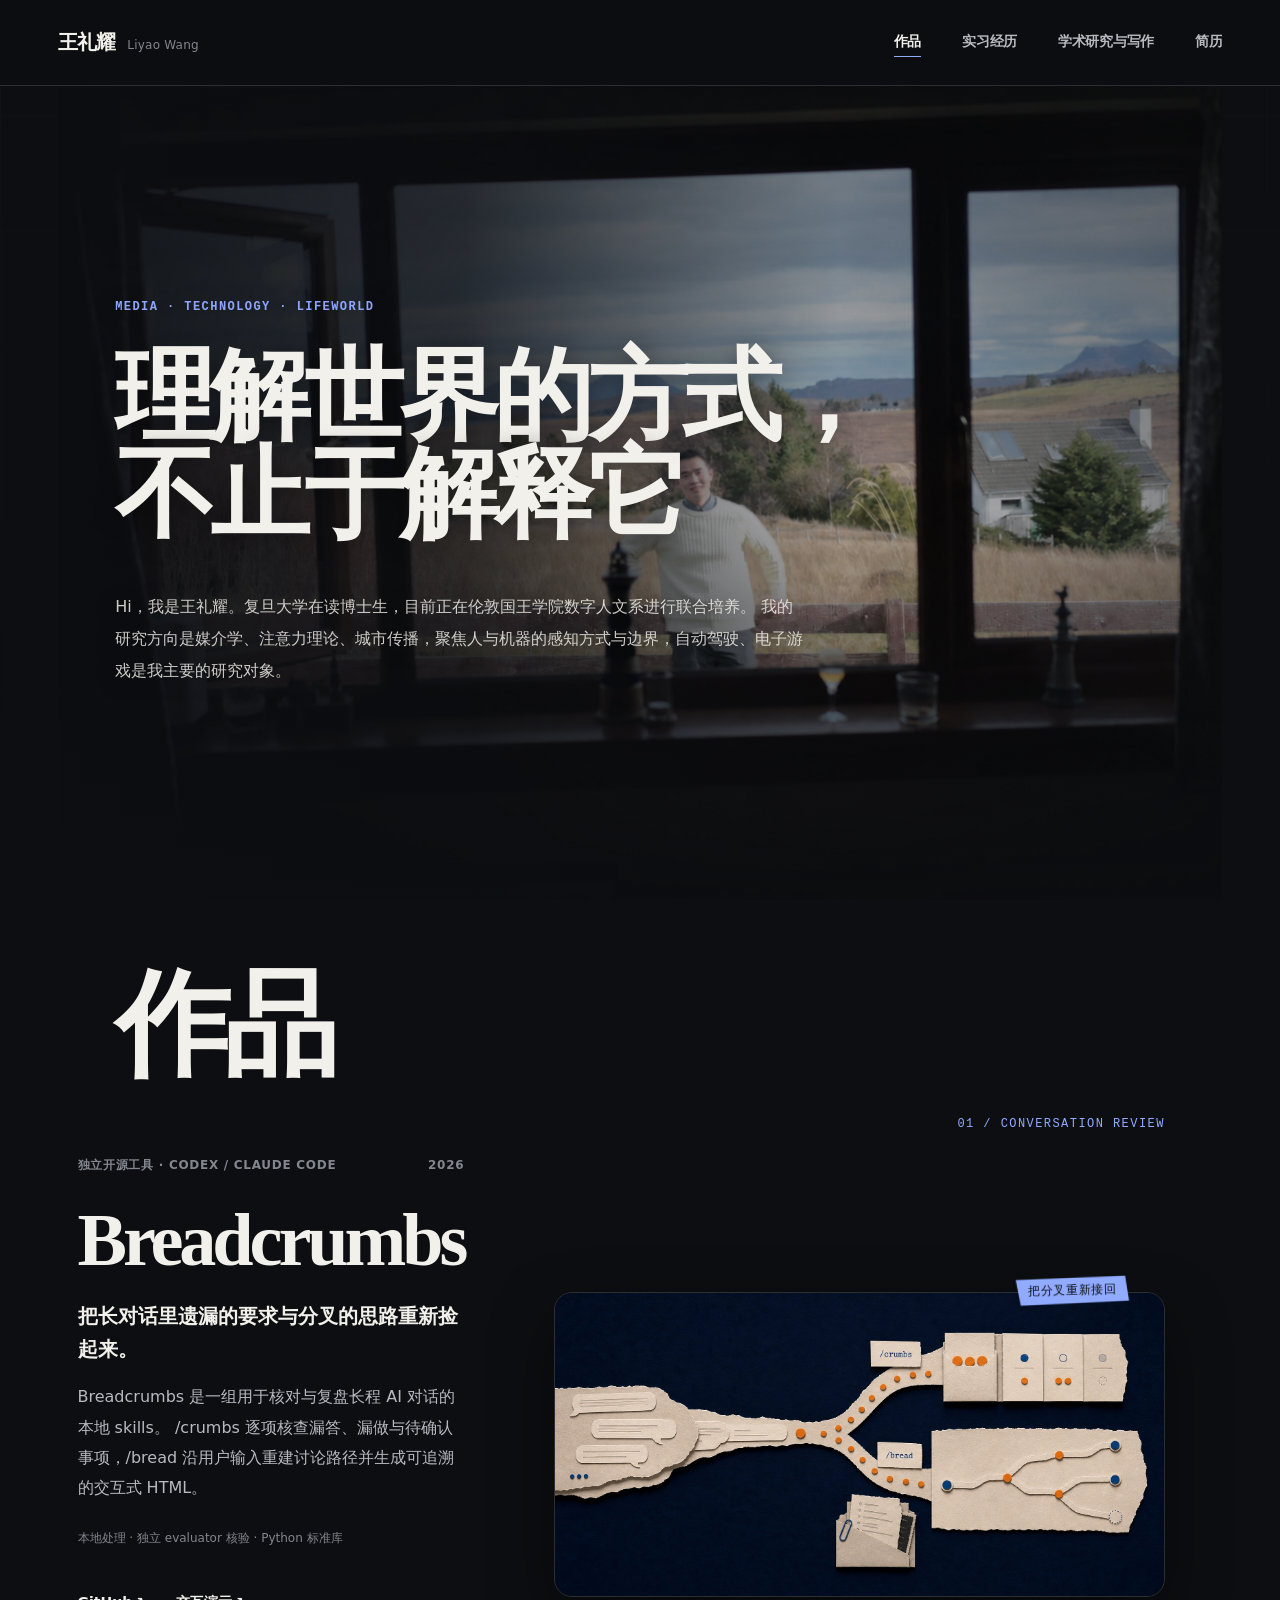
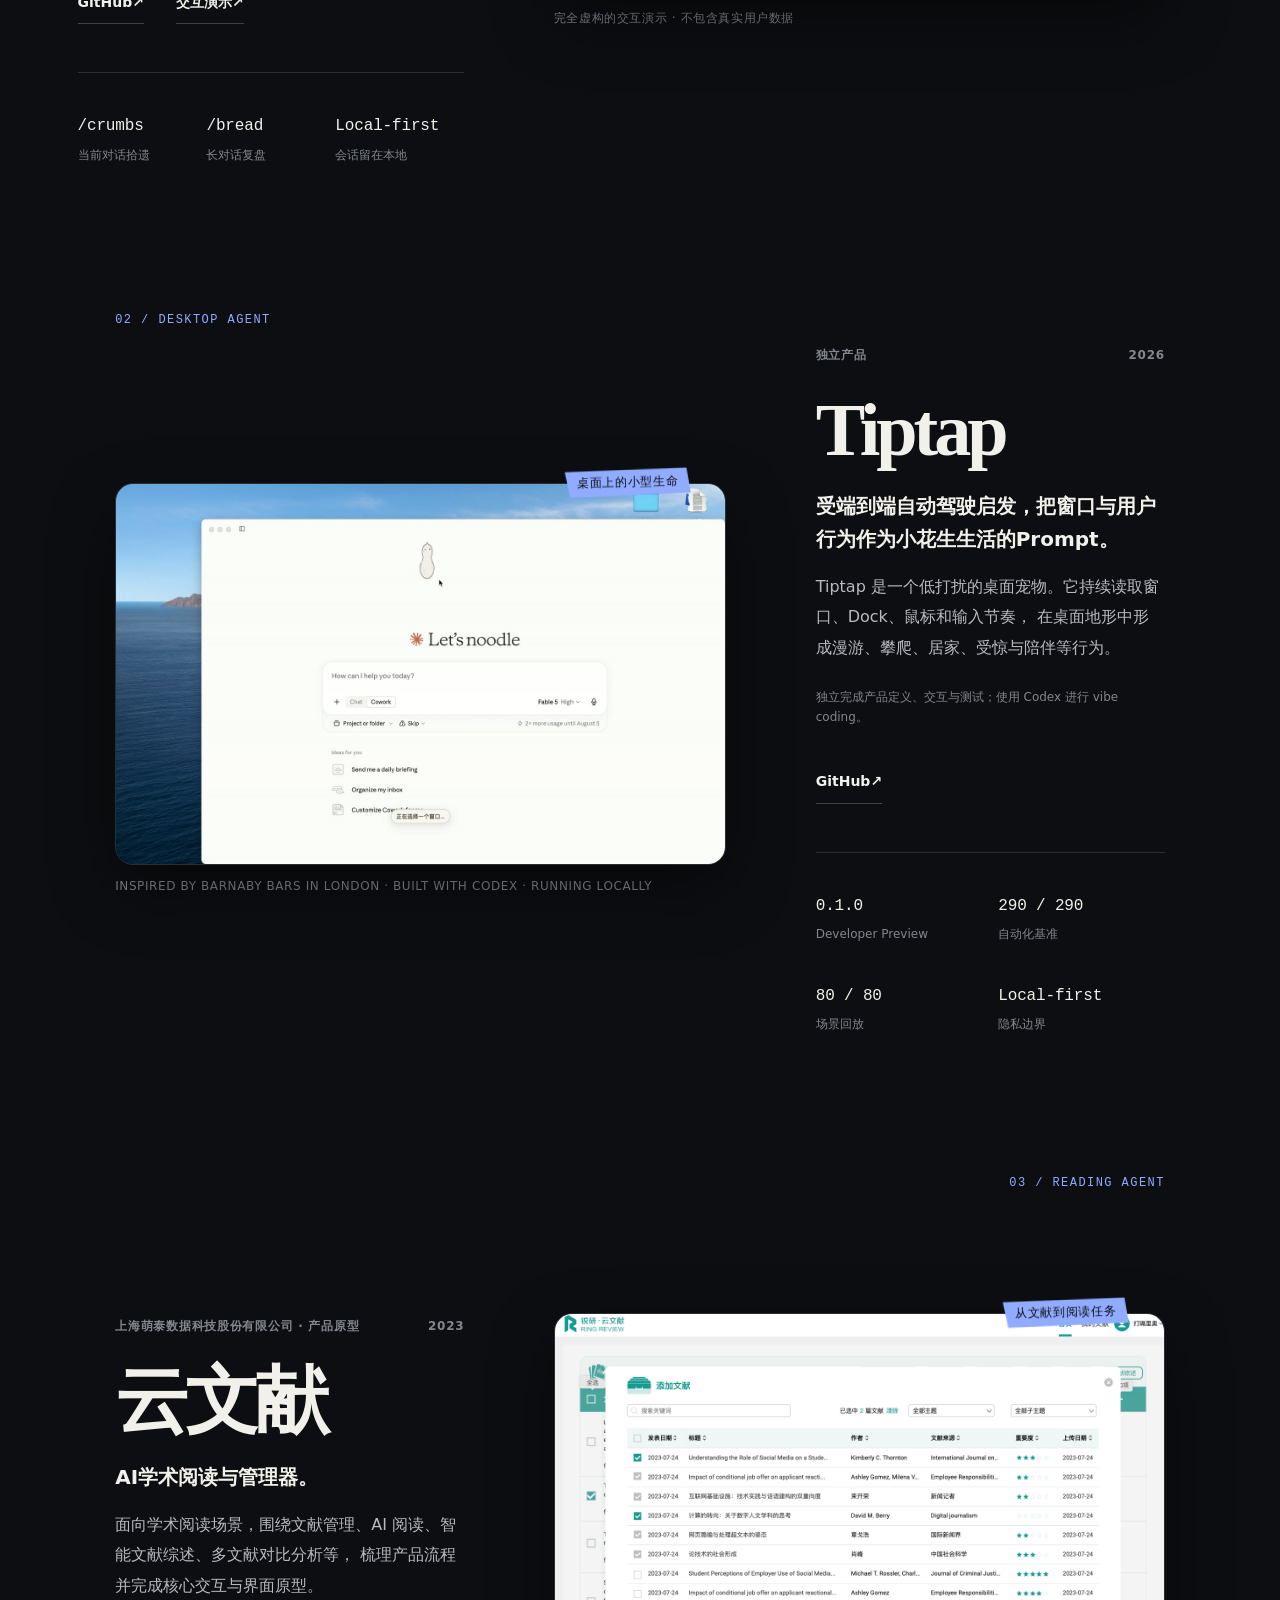
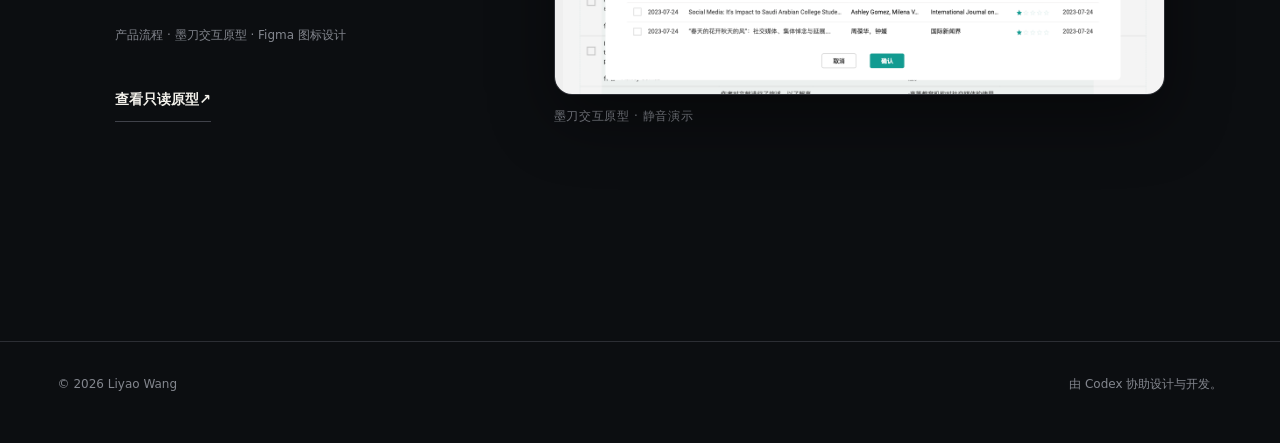
==== index.html @ 977b5d59 "Redraw Breadcrumbs project artwork" ====
<!doctype html>
<html lang="zh-CN">
  <head>
    <meta charset="UTF-8" />
    <meta name="viewport" content="width=device-width, initial-scale=1, viewport-fit=cover" />
    <meta
      name="description"
      content="王礼耀 Liyao Wang 的个人网站：产品、研究、写作与经历。"
    />
    <meta name="theme-color" content="#111214" />
    <title>王礼耀 Liyao Wang</title>
    <link rel="icon" href="assets/icon.svg?v=2" type="image/svg+xml" />
    <link rel="alternate icon" href="assets/icon-32.png?v=2" sizes="32x32" type="image/png" />
    <link rel="alternate icon" href="assets/icon-16.png?v=2" sizes="16x16" type="image/png" />
    <link rel="apple-touch-icon" href="assets/apple-touch-icon.png?v=2" sizes="180x180" />
    <link rel="stylesheet" href="styles.css" />
    <link rel="stylesheet" href="hallmark.css?v=20260726-10" />
    <script src="script.js?v=20260726-6" defer></script>
  </head>
  <body class="home-page">
    <a class="skip-link" href="#main">跳到主要内容</a>

    <header class="site-header" data-header>
      <a class="wordmark" href="index.html" aria-label="返回首页">
        <span>王礼耀</span>
        <span class="wordmark-en">Liyao Wang</span>
      </a>
      <button class="menu-button" type="button" aria-expanded="false" aria-controls="site-nav">
        <span class="sr-only">打开导航</span>
        <span></span><span></span>
      </button>
      <nav class="site-nav" id="site-nav" aria-label="主要导航">
        <a href="#work" aria-current="page"><span class="nav-zh">作品</span></a>
        <a href="experience.html"><span class="nav-zh">实习经历</span></a>
        <a href="research.html"><span class="nav-zh">学术研究与写作</span></a>
        <a href="cv.html"><span class="nav-zh">简历</span></a>
      </nav>
    </header>

    <main id="main">
      <section class="hero" id="top" aria-labelledby="hero-title" data-depth-hero>
        <div class="hero-depth-scene" aria-hidden="true">
          <div class="hero-depth-layer hero-depth-background" data-depth-layer data-depth="0.10"></div>
          <div class="hero-depth-layer hero-depth-person" data-depth-layer data-depth="0.26"></div>
          <div class="hero-depth-layer hero-depth-frame" data-depth-layer data-depth="0.55"></div>
          <div class="hero-depth-static"></div>
          <div class="hero-depth-shade"></div>
        </div>

        <div class="hero-copy">
          <p class="kicker">Media · Technology · Lifeworld</p>
          <h1 id="hero-title">
            <span>理解世界的方式，</span>
            <span>不止于解释它</span>
          </h1>
          <p class="hero-intro">
            Hi，我是王礼耀。复旦大学在读博士生，目前正在伦敦国王学院数字人文系进行联合培养。
            我的研究方向是媒介学、注意力理论、城市传播，聚焦人与机器的感知方式与边界，自动驾驶、电子游戏是我主要的研究对象。
          </p>
        </div>
      </section>

      <section class="section" id="work" aria-labelledby="work-title">
        <header class="section-heading section-heading-primary" data-reveal>
          <h2 id="work-title"><span class="section-title-zh">作品</span></h2>
        </header>

        <div class="project-stack">
          <article class="project-card project-breadcrumbs" data-reveal>
            <div class="project-copy">
              <div class="project-meta">
                <span>独立开源工具 · Codex / Claude Code</span>
                <span>2026</span>
              </div>
              <h3>Breadcrumbs</h3>
              <p class="project-lead">把长对话里遗漏的要求与分叉的思路重新捡起来。</p>
              <p class="project-description">
                Breadcrumbs 是一组用于核对与复盘长程 AI 对话的本地 skills。
                /crumbs 逐项核查漏答、漏做与待确认事项，/bread 沿用户输入重建讨论路径并生成可追溯的交互式 HTML。
              </p>
              <p class="project-note">本地处理 · 独立 evaluator 核验 · Python 标准库</p>
              <div class="project-links">
                <a class="inline-link" href="https://github.com/belchingleo/breadcrumbs" target="_blank" rel="noreferrer">GitHub <span class="arrow arrow-ne" aria-hidden="true">↗</span></a>
                <a class="inline-link" href="https://belchingleo.github.io/breadcrumbs/" target="_blank" rel="noreferrer">交互演示 <span class="arrow arrow-ne" aria-hidden="true">↗</span></a>
              </div>
              <ul class="fact-row" aria-label="Breadcrumbs 核心能力">
                <li><strong>/crumbs</strong><span>当前对话拾遗</span></li>
                <li><strong>/bread</strong><span>长对话复盘</span></li>
                <li><strong>Local-first</strong><span>会话留在本地</span></li>
              </ul>
            </div>

            <figure
              class="project-proof"
              data-caption="完全虚构的交互演示 · 不包含真实用户数据"
            >
              <span class="project-proof-note">把分叉重新接回</span>
              <div class="project-proof-frame">
                <img
                  src="assets/breadcrumbs/breadcrumbs-overview-v2.jpg"
                  alt="Breadcrumbs 项目视觉：一段长对话分为拾回遗漏事项与重建思路路径两条路线"
                  width="1774"
                  height="887"
                  loading="lazy"
                />
              </div>
            </figure>
          </article>

          <article class="project-card project-tiptap" data-reveal>
            <div class="project-copy">
              <div class="project-meta">
                <span>独立产品</span>
                <span>2026</span>
              </div>
              <h3>Tiptap</h3>
              <p class="project-lead">受端到端自动驾驶启发，把窗口与用户行为作为小花生生活的Prompt。</p>
              <p class="project-description">
                Tiptap 是一个低打扰的桌面宠物。它持续读取窗口、Dock、鼠标和输入节奏，
                在桌面地形中形成漫游、攀爬、居家、受惊与陪伴等行为。
              </p>
              <p class="project-note">
                独立完成产品定义、交互与测试；使用 Codex 进行 vibe coding。
              </p>
              <a class="inline-link" href="https://github.com/belchingleo/tiptap" target="_blank" rel="noreferrer">GitHub <span class="arrow arrow-ne" aria-hidden="true">↗</span></a>
              <ul class="fact-row fact-row-four" aria-label="Tiptap 当前状态">
                <li><strong>0.1.0</strong><span>Developer Preview</span></li>
                <li><strong>290 / 290</strong><span>自动化基准</span></li>
                <li><strong>80 / 80</strong><span>场景回放</span></li>
                <li><strong>Local-first</strong><span>隐私边界</span></li>
              </ul>
            </div>

            <figure
              class="project-proof"
              data-caption="Inspired by Barnaby Bars in London · Built with Codex · Running locally"
            >
              <span class="project-proof-note">桌面上的小型生命</span>
              <div class="project-proof-frame">
                <video
                  autoplay
                  muted
                  loop
                  playsinline
                  preload="metadata"
                  poster="assets/tiptap/tiptap-demo-web-v2-poster.jpg"
                  fetchpriority="high"
                  aria-label="Tiptap 在 macOS 桌面中漫游、攀爬并响应用户行为的静音演示"
                >
                  <source src="assets/tiptap/tiptap-demo-web-20260727.mp4" type="video/mp4" />
                </video>
              </div>
            </figure>
          </article>

          <article class="project-card project-cloud" data-reveal>
            <figure class="project-proof" data-caption="墨刀交互原型 · 静音演示">
              <span class="project-proof-note">从文献到阅读任务</span>
              <div class="project-proof-frame">
                <video
                  autoplay
                  muted
                  loop
                  playsinline
                  preload="metadata"
                  poster="assets/cloud/multi-document.png"
                  fetchpriority="high"
                  aria-label="云文献的文献管理、AI 阅读与多文献对比静音演示"
                >
                  <source src="assets/cloud/cloud-literature-demo-web.mp4" type="video/mp4" />
                </video>
              </div>
            </figure>

            <div class="project-copy">
              <div class="project-meta">
                <span>上海萌泰数据科技股份有限公司 · 产品原型</span>
                <span>2023</span>
              </div>
              <h3>云文献</h3>
              <p class="project-lead">AI学术阅读与管理器。</p>
              <p class="project-description">
                面向学术阅读场景，围绕文献管理、AI 阅读、智能文献综述、多文献对比分析等，
                梳理产品流程并完成核心交互与界面原型。
              </p>
              <p class="project-note">产品流程 · 墨刀交互原型 · Figma 图标设计</p>
              <a
                class="inline-link"
                href="https://modao.cc/proto/WWRARDUrzvsxw8esrP9hX/sharing?view_mode=read_only&amp;screen=rbpToUFxjSQAMRxyo"
                target="_blank"
                rel="noreferrer"
              >查看只读原型 <span class="arrow arrow-ne" aria-hidden="true">↗</span></a>
            </div>
          </article>
        </div>
      </section>
    </main>

    <footer class="site-footer">
      <p>© <span data-year></span> Liyao Wang</p>
      <p>由 Codex 协助设计与开发。</p>
    </footer>
  </body>
</html>
---- styles.css ----
:root {
  color-scheme: dark;
  --bg: #111214;
  --surface: #191a1d;
  --surface-raised: #202126;
  --text: #f1f0eb;
  --muted: #a7a8ad;
  --faint: #777980;
  --line: rgba(241, 240, 235, 0.14);
  --line-strong: rgba(241, 240, 235, 0.28);
  --blue: #8fa6ff;
  --blue-soft: #cbd4ff;
  --paper: #e7e4da;
  --warm-paper: #efe8dc;
  --sand: #d9b27c;
  --moss: #7e8b73;
  --ink: #25262a;
  --max-width: 1220px;
  --pad: clamp(20px, 4.5vw, 72px);
  --radius: 26px;
}

* {
  box-sizing: border-box;
}

html {
  scroll-behavior: smooth;
}

body {
  min-width: 320px;
  margin: 0;
  color: var(--text);
  background:
    radial-gradient(circle at 83% 7%, rgba(217, 178, 124, 0.09), transparent 30rem),
    radial-gradient(circle at 18% 42%, rgba(143, 166, 255, 0.045), transparent 34rem),
    var(--bg);
  font-family: Inter, ui-sans-serif, -apple-system, BlinkMacSystemFont, "Segoe UI", "PingFang SC",
    "Hiragino Sans GB", "Microsoft YaHei", sans-serif;
  font-size: 16px;
  line-height: 1.65;
  text-rendering: optimizeLegibility;
}

body::before {
  position: fixed;
  inset: 0;
  z-index: -1;
  content: "";
  pointer-events: none;
  opacity: 0.42;
  background-image:
    linear-gradient(rgba(255, 255, 255, 0.022) 1px, transparent 1px),
    linear-gradient(90deg, rgba(255, 255, 255, 0.018) 1px, transparent 1px);
  background-size: 80px 80px;
  mask-image: linear-gradient(to bottom, black, transparent 62%);
}

img {
  display: block;
  max-width: 100%;
}

a {
  color: inherit;
  text-decoration: none;
}

a:focus-visible,
button:focus-visible {
  outline: 2px solid var(--blue);
  outline-offset: 5px;
}

button {
  color: inherit;
  font: inherit;
}

.sr-only {
  position: absolute;
  width: 1px;
  height: 1px;
  padding: 0;
  margin: -1px;
  overflow: hidden;
  clip: rect(0, 0, 0, 0);
  white-space: nowrap;
  border: 0;
}

.skip-link {
  position: fixed;
  top: 12px;
  left: 12px;
  z-index: 100;
  padding: 10px 14px;
  color: var(--ink);
  background: var(--paper);
  transform: translateY(-160%);
}

.skip-link:focus {
  transform: translateY(0);
}

.site-header {
  position: fixed;
  top: 0;
  left: 0;
  z-index: 50;
  display: flex;
  width: 100%;
  align-items: center;
  justify-content: space-between;
  padding: 18px var(--pad);
  border-bottom: 1px solid transparent;
  transition: background 180ms ease, border-color 180ms ease;
}

.site-header.is-scrolled {
  border-color: var(--line);
  background: rgba(17, 18, 20, 0.86);
  backdrop-filter: blur(18px);
}

.wordmark {
  display: flex;
  gap: 10px;
  align-items: baseline;
  font-size: 14px;
  font-weight: 700;
  letter-spacing: -0.01em;
}

.wordmark-en {
  color: var(--muted);
  font-size: 12px;
  font-weight: 500;
}

.site-nav {
  display: flex;
  gap: clamp(18px, 2.7vw, 36px);
  align-items: center;
}

.site-nav a {
  position: relative;
  display: grid;
  gap: 1px;
  color: #d8d8d2;
}

.nav-zh {
  font-size: 13px;
  font-weight: 600;
  line-height: 1.2;
  letter-spacing: -0.02em;
}

.nav-en {
  color: #777980;
  font-family: ui-monospace, SFMono-Regular, Menlo, monospace;
  font-size: 7px;
  line-height: 1.25;
  letter-spacing: 0.1em;
  text-transform: uppercase;
  transition: color 160ms ease;
}

.site-nav a::after {
  position: absolute;
  right: 0;
  bottom: -5px;
  left: 0;
  height: 1px;
  content: "";
  background: var(--text);
  transform: scaleX(0);
  transform-origin: right;
  transition: transform 160ms ease;
}

.site-nav a:hover,
.site-nav a[aria-current="page"] {
  color: var(--text);
}

.site-nav a:hover .nav-en,
.site-nav a[aria-current="page"] .nav-en {
  color: var(--blue-soft);
}

.site-nav a:hover::after,
.site-nav a[aria-current="page"]::after {
  transform: scaleX(1);
  transform-origin: left;
}

.menu-button {
  display: none;
}

main,
.site-footer {
  width: min(100%, calc(var(--max-width) + var(--pad) * 2));
  margin: 0 auto;
  padding-right: var(--pad);
  padding-left: var(--pad);
}

.kicker,
.eyebrow,
.project-meta,
.board-label,
.scene-caption,
.prototype-label {
  color: var(--muted);
  font-family: ui-monospace, SFMono-Regular, Menlo, Monaco, Consolas, monospace;
  font-size: 10px;
  font-weight: 650;
  letter-spacing: 0.13em;
  text-transform: uppercase;
}

.hero {
  display: grid;
  min-height: 100svh;
  padding-top: 140px;
  padding-bottom: 86px;
  grid-template-columns: minmax(0, 1.36fr) minmax(320px, 0.64fr);
  gap: clamp(38px, 5vw, 76px);
  align-items: center;
}

.hero-copy {
  position: relative;
  z-index: 2;
  animation: hero-in 620ms cubic-bezier(0.22, 1, 0.36, 1) both;
}

.home-page .hero .kicker {
  color: var(--blue);
}

.hero h1 {
  max-width: none;
  margin: 24px 0 42px;
  font-size: clamp(48px, 5.6vw, 86px);
  font-weight: 560;
  line-height: 1.04;
  letter-spacing: -0.062em;
}

.hero h1 span {
  display: block;
  white-space: nowrap;
}

.hero h1 .hero-title-accent {
  color: var(--blue);
  margin-bottom: 0.22em;
  font-size: 0.72em;
  font-weight: 760;
  letter-spacing: -0.045em;
  line-height: 1.12;
}

.hero-intro {
  max-width: 720px;
  margin: 0;
  color: #d2d1cb;
  font-size: clamp(16px, 1.45vw, 19px);
  line-height: 1.9;
}

.hero-intro strong {
  color: var(--warm-paper);
  font-weight: 620;
  white-space: nowrap;
}

.text-links {
  display: flex;
  flex-wrap: wrap;
  gap: 14px 24px;
  margin-top: 30px;
  font-size: 13px;
}

.text-links a,
.inline-link,
.download-link,
.publication-item > a {
  width: fit-content;
  padding-bottom: 2px;
  border-bottom: 1px solid var(--line-strong);
  transition: color 160ms ease, border-color 160ms ease;
}

.text-links a:hover,
.inline-link:hover,
.download-link:hover,
.publication-item > a:hover {
  border-color: var(--blue);
  color: var(--blue-soft);
}

.hero-nav {
  display: flex;
  flex-wrap: wrap;
  gap: 18px clamp(26px, 3.2vw, 46px);
  margin-top: clamp(58px, 7.5vh, 82px);
  align-items: flex-start;
}

.hero-nav a {
  position: relative;
  display: grid;
  gap: 3px;
  color: #d8d8d2;
  transition: color 160ms ease;
}

.hero-nav-zh {
  font-size: clamp(18px, 1.45vw, 21px);
  font-weight: 560;
  line-height: 1.25;
  letter-spacing: -0.025em;
}

.hero-nav-en {
  color: #85878c;
  font-family: ui-monospace, SFMono-Regular, Menlo, monospace;
  font-size: 9px;
  line-height: 1.4;
  letter-spacing: 0.12em;
  text-transform: uppercase;
  transition: color 160ms ease;
}

.hero-nav a::after {
  position: absolute;
  right: 0;
  bottom: -4px;
  left: 0;
  height: 1px;
  content: "";
  background: var(--blue-soft);
  transform: scaleX(0);
  transform-origin: right;
  transition: transform 180ms ease;
}

.hero-nav a:hover {
  color: var(--text);
}

.hero-nav a:hover .hero-nav-en {
  color: var(--blue-soft);
}

.hero-nav a:hover::after {
  transform: scaleX(1);
  transform-origin: left;
}

.hero-window {
  position: relative;
  width: min(100%, 470px);
  margin: 8px 0 0 auto;
  padding: 0;
  animation: board-in 720ms 80ms cubic-bezier(0.22, 1, 0.36, 1) both;
}

.hero-photo-wrap {
  position: relative;
  z-index: 1;
  aspect-ratio: 0.86;
  overflow: hidden;
  background: var(--bg);
  -webkit-mask-image: radial-gradient(ellipse 82% 78% at 52% 47%, #000 48%, rgba(0, 0, 0, 0.9) 65%, transparent 100%);
  mask-image: radial-gradient(ellipse 82% 78% at 52% 47%, #000 48%, rgba(0, 0, 0, 0.9) 65%, transparent 100%);
}

.hero-photo-wrap::after {
  position: absolute;
  inset: 0;
  content: "";
  background:
    linear-gradient(to right, rgba(17, 18, 20, 0.72), transparent 22%, transparent 78%, rgba(17, 18, 20, 0.7)),
    linear-gradient(to bottom, rgba(17, 18, 20, 0.52), transparent 22%, transparent 73%, rgba(17, 18, 20, 0.84));
}

.hero-photo-wrap img {
  width: 100%;
  height: 100%;
  object-fit: cover;
  object-position: 54% center;
  filter: brightness(0.82) contrast(1.13) saturate(0.72);
}

.section {
  padding: clamp(96px, 12vw, 166px) 0;
  border-top: 1px solid var(--line);
}

.section-heading {
  display: grid;
  margin-bottom: clamp(42px, 7vw, 82px);
  grid-template-columns: minmax(170px, 0.38fr) 1fr;
  gap: 32px;
  align-items: end;
}

.section-heading-primary {
  display: block;
}

.section-heading p,
.content-label p {
  margin: 0;
}

.section-heading h2,
.research-teaser h2,
.about-section h2 {
  max-width: 820px;
  margin: 0;
  font-size: clamp(38px, 5.1vw, 68px);
  font-weight: 520;
  line-height: 1.12;
  letter-spacing: -0.05em;
}

.section-heading-primary h2,
.research-teaser > div:first-child h2 {
  max-width: none;
  font-size: clamp(58px, 8.6vw, 118px);
  font-weight: 520;
  line-height: 0.98;
  letter-spacing: -0.065em;
}

.section-heading-primary h2 {
  display: flex;
  width: fit-content;
  gap: clamp(16px, 2vw, 28px);
  align-items: baseline;
}

.section-title-en {
  color: var(--muted);
  font-family: ui-monospace, SFMono-Regular, Menlo, monospace;
  font-size: clamp(10px, 1.1vw, 14px);
  font-weight: 600;
  line-height: 1;
  letter-spacing: 0.1em;
  text-transform: uppercase;
}

.project-stack {
  position: relative;
  display: grid;
  gap: clamp(32px, 5vw, 66px);
}

.project-card {
  position: relative;
  display: grid;
  min-height: 620px;
  overflow: hidden;
  border: 1px solid var(--line);
  border-radius: var(--radius);
  background: var(--surface);
  box-shadow: 0 28px 90px rgba(0, 0, 0, 0.2);
}

.project-tiptap {
  grid-template-columns: 0.76fr 1.24fr;
  background:
    radial-gradient(circle at 16% 18%, rgba(217, 178, 124, 0.08), transparent 24rem),
    var(--surface);
}

.project-cloud {
  grid-template-columns: 1.14fr 0.86fr;
}

.project-copy {
  position: relative;
  z-index: 3;
  display: flex;
  padding: clamp(34px, 5vw, 68px);
  flex-direction: column;
  justify-content: center;
}

.project-meta {
  display: flex;
  justify-content: space-between;
  gap: 20px;
}

.project-copy h3 {
  margin: 26px 0 15px;
  font-size: clamp(48px, 6vw, 84px);
  font-weight: 540;
  line-height: 1;
  letter-spacing: -0.055em;
}

.project-lead {
  max-width: 520px;
  margin: 0 0 18px;
  color: var(--text);
  font-size: clamp(20px, 2vw, 26px);
  line-height: 1.45;
}

.project-description {
  max-width: 570px;
  margin: 0;
  color: #c4c4c0;
  line-height: 1.85;
}

.project-note {
  margin: 24px 0 0;
  color: var(--muted);
  font-size: 12px;
}

.project-copy .inline-link {
  margin-top: 28px;
  font-size: 13px;
}

.fact-row {
  display: grid;
  padding: 0;
  margin: 38px 0 0;
  grid-template-columns: repeat(3, 1fr);
  list-style: none;
  border-top: 1px solid var(--line);
}

.fact-row li {
  display: flex;
  padding: 18px 14px 0 0;
  flex-direction: column;
}

.fact-row strong {
  font-size: 13px;
  font-weight: 650;
}

.fact-row span {
  color: var(--muted);
  font-size: 10px;
}

.tiptap-scene {
  position: relative;
  min-height: 620px;
  overflow: hidden;
  border-left: 1px solid var(--line);
  background:
    radial-gradient(circle at 82% 18%, rgba(217, 178, 124, 0.22), transparent 20rem),
    radial-gradient(circle at 18% 78%, rgba(143, 166, 255, 0.22), transparent 24rem),
    #20232b;
}

.desktop-menubar {
  position: absolute;
  top: 0;
  right: 0;
  left: 0;
  z-index: 8;
  display: flex;
  height: 32px;
  padding: 0 16px;
  align-items: center;
  justify-content: space-between;
  color: rgba(241, 240, 235, 0.78);
  background: rgba(17, 18, 20, 0.58);
  backdrop-filter: blur(16px);
  font-size: 9px;
  letter-spacing: 0.02em;
}

.desktop-brand {
  display: inline-flex;
  gap: 7px;
  align-items: center;
  font-weight: 650;
}

.desktop-brand i,
.live-status i {
  width: 6px;
  height: 6px;
  border-radius: 50%;
  background: #91d6a2;
  box-shadow: 0 0 0 3px rgba(145, 214, 162, 0.12);
}

.desktop-canvas {
  position: absolute;
  inset: 32px 0 0;
  overflow: hidden;
  background:
    linear-gradient(138deg, transparent 42%, rgba(241, 240, 235, 0.035) 42.2%, transparent 42.6%),
    linear-gradient(40deg, rgba(143, 166, 255, 0.08), transparent 47%);
}

.desktop-window {
  position: absolute;
  overflow: hidden;
  border: 1px solid rgba(241, 240, 235, 0.22);
  border-radius: 15px;
  background: rgba(239, 232, 220, 0.9);
  box-shadow: 0 28px 65px rgba(0, 0, 0, 0.32);
  backdrop-filter: blur(18px);
}

.window-main {
  top: 58px;
  left: 8%;
  width: 74%;
  height: 316px;
  transform: rotate(-0.6deg);
}

.window-bar {
  display: flex;
  height: 31px;
  padding: 0 11px;
  gap: 5px;
  align-items: center;
  color: rgba(37, 38, 42, 0.56);
  border-bottom: 1px solid rgba(37, 38, 42, 0.1);
  background: rgba(255, 255, 255, 0.28);
  font-size: 8px;
}

.window-bar i {
  width: 7px;
  height: 7px;
  border-radius: 50%;
  background: rgba(37, 38, 42, 0.18);
}

.window-bar span {
  margin-left: 6px;
}

.window-body {
  padding: 30px 28px;
}

.copy-line {
  display: block;
  height: 7px;
  margin-bottom: 13px;
  border-radius: 5px;
  background: rgba(37, 38, 42, 0.16);
}

.line-long { width: 82%; }
.line-mid { width: 62%; }
.line-short { width: 43%; }

.window-card {
  width: 82%;
  height: 100px;
  margin-top: 31px;
  border-radius: 10px;
  background:
    linear-gradient(90deg, rgba(143, 166, 255, 0.74) 0 35%, transparent 35%),
    rgba(37, 38, 42, 0.08);
}

.window-side {
  top: 300px;
  right: 6%;
  width: 43%;
  height: 164px;
  background: rgba(203, 212, 255, 0.92);
  transform: rotate(1.4deg);
}

.mini-grid {
  display: grid;
  padding: 18px;
  grid-template-columns: 1fr 1fr;
  gap: 8px;
}

.mini-grid i {
  height: 42px;
  border-radius: 6px;
  background: rgba(37, 38, 42, 0.12);
}

.context-panel {
  position: absolute;
  bottom: 112px;
  left: 5%;
  z-index: 3;
  display: flex;
  min-width: 190px;
  padding: 14px 16px;
  flex-direction: column;
  border: 1px solid rgba(241, 240, 235, 0.22);
  border-radius: 13px;
  background: rgba(17, 18, 20, 0.56);
  box-shadow: 0 18px 36px rgba(0, 0, 0, 0.22);
  backdrop-filter: blur(14px);
}

.context-panel span,
.context-panel small {
  color: rgba(241, 240, 235, 0.54);
  font-family: ui-monospace, SFMono-Regular, Menlo, monospace;
  font-size: 7px;
  letter-spacing: 0.1em;
}

.context-panel strong {
  margin: 5px 0 2px;
  color: var(--text);
  font-size: 12px;
  font-weight: 580;
}

.dock-line {
  position: absolute;
  right: 11%;
  bottom: 20px;
  left: 11%;
  display: flex;
  height: 62px;
  gap: 10px;
  align-items: center;
  justify-content: center;
  border: 1px solid rgba(241, 240, 235, 0.28);
  border-radius: 19px;
  background: rgba(239, 232, 220, 0.14);
  box-shadow: 0 18px 35px rgba(0, 0, 0, 0.25);
  backdrop-filter: blur(18px);
}

.dock-line i {
  width: 32px;
  height: 32px;
  border-radius: 8px 10px 7px 9px;
  background: rgba(239, 232, 220, 0.72);
  box-shadow: inset 0 0 0 1px rgba(37, 38, 42, 0.11);
}

.dock-line i:nth-child(2),
.dock-line i:nth-child(5) {
  background: rgba(143, 166, 255, 0.82);
}

.dock-line i:nth-child(3) {
  background: rgba(217, 178, 124, 0.82);
}

.dock-line i:nth-child(4) {
  background: rgba(126, 139, 115, 0.86);
}

.scene-peanut {
  position: absolute;
  left: 45%;
  bottom: 70px;
  z-index: 6;
  width: 94px;
  filter: drop-shadow(0 11px 12px rgba(0, 0, 0, 0.24));
  animation: desktop-patrol 9s ease-in-out infinite;
}

.live-status {
  position: absolute;
  top: 20px;
  right: 24px;
  z-index: 4;
  display: inline-flex;
  padding: 7px 10px;
  gap: 7px;
  align-items: center;
  color: rgba(241, 240, 235, 0.72);
  border: 1px solid rgba(241, 240, 235, 0.17);
  border-radius: 999px;
  background: rgba(17, 18, 20, 0.42);
  font-family: ui-monospace, SFMono-Regular, Menlo, monospace;
  font-size: 7px;
  letter-spacing: 0.08em;
  text-transform: uppercase;
  backdrop-filter: blur(12px);
}

.cloud-collage {
  position: relative;
  min-height: 620px;
  overflow: hidden;
  border-right: 1px solid var(--line);
  background:
    radial-gradient(circle at 30% 30%, rgba(143, 166, 255, 0.16), transparent 24rem),
    #15171c;
}

.prototype-shot {
  position: absolute;
  overflow: hidden;
  margin: 0;
  border-radius: 16px;
  background: #f4f4f2;
  box-shadow: 0 16px 38px rgba(0, 0, 0, 0.22);
  opacity: 1;
  transition:
    transform 680ms cubic-bezier(0.22, 1, 0.36, 1),
    opacity 520ms ease,
    box-shadow 260ms ease;
}

.prototype-shot img {
  width: 100%;
  height: 100%;
  object-fit: cover;
}

.shot-library {
  top: 52px;
  left: 8%;
  width: 78%;
  height: 344px;
  transform: rotate(-2.2deg);
}

.shot-workspace {
  right: -15%;
  bottom: 44px;
  width: 75%;
  height: 306px;
  transform: rotate(2.4deg);
}

.project-cloud:not(.is-in-view) .shot-library {
  opacity: 0.58;
  transform: translateY(24px) rotate(-3deg);
}

.project-cloud:not(.is-in-view) .shot-workspace {
  opacity: 0.46;
  transform: translateY(34px) rotate(3.4deg);
}

.project-cloud.is-in-view:hover .shot-library,
.project-cloud.is-in-view:focus-within .shot-library {
  box-shadow: 0 20px 44px rgba(0, 0, 0, 0.24);
  transform: translateY(-3px) rotate(-1.7deg);
}

.project-cloud.is-in-view:hover .shot-workspace,
.project-cloud.is-in-view:focus-within .shot-workspace {
  box-shadow: 0 22px 48px rgba(0, 0, 0, 0.25);
  transform: translateY(-5px) rotate(1.9deg);
}

.prototype-label {
  position: absolute;
  bottom: 28px;
  left: 36px;
  z-index: 4;
  padding-left: 12px;
  color: var(--blue-soft);
  border-left: 1px solid rgba(203, 212, 255, 0.52);
  font-family: ui-monospace, SFMono-Regular, Menlo, monospace;
  font-size: 8px;
  letter-spacing: 0.1em;
  text-transform: uppercase;
}

.research-teaser,
.about-section {
  display: grid;
  grid-template-columns: 1.15fr 0.85fr;
  gap: clamp(50px, 9vw, 140px);
  align-items: end;
}

.research-teaser h2,
.about-section h2 {
  margin-top: 15px;
}

.research-teaser {
  align-items: start;
}

.teaser-copy h3 {
  max-width: 560px;
  margin: 2px 0 22px;
  color: var(--text);
  font-size: clamp(28px, 3.2vw, 42px);
  font-weight: 540;
  line-height: 1.25;
  letter-spacing: -0.04em;
}

.teaser-copy,
.about-copy {
  color: #c5c5c1;
  font-size: 17px;
}

.teaser-copy p,
.about-copy p {
  margin-top: 0;
}

.teaser-copy .inline-link {
  display: inline-block;
  margin-top: 20px;
  color: var(--text);
  font-size: 13px;
}

.timeline {
  border-top: 1px solid var(--line-strong);
}

.timeline-item {
  display: grid;
  padding: 30px 0;
  grid-template-columns: 110px minmax(220px, 0.8fr) 1.2fr;
  gap: 30px;
  align-items: start;
  border-bottom: 1px solid var(--line);
}

.timeline-year {
  margin: 5px 0 0;
  color: var(--muted);
  font-family: ui-monospace, SFMono-Regular, Menlo, monospace;
  font-size: 11px;
}

.timeline-main h3 {
  margin: 0 0 2px;
  font-size: 21px;
  font-weight: 560;
  letter-spacing: -0.025em;
}

.timeline-main p,
.timeline-note {
  margin: 0;
  color: var(--muted);
  font-size: 14px;
}

.timeline-note {
  padding-top: 5px;
}

.about-copy .text-links {
  margin-top: 34px;
}

.site-footer {
  display: flex;
  padding-top: 28px;
  padding-bottom: 34px;
  justify-content: space-between;
  border-top: 1px solid var(--line);
  color: var(--muted);
  font-size: 11px;
}

.site-footer p {
  margin: 0;
}

/* Research & Writing */
.inner-page {
  padding-top: 150px;
}

.page-intro {
  max-width: 980px;
  padding: 80px 0 clamp(108px, 14vw, 182px);
}

.page-intro h1 {
  margin: 24px 0 42px;
  font-size: clamp(52px, 6.6vw, 90px);
  font-weight: 550;
  line-height: 1.04;
  letter-spacing: -0.065em;
}

.page-intro > p:last-child {
  max-width: 720px;
  margin: 0;
  color: #c8c8c3;
  font-size: clamp(18px, 2.2vw, 23px);
  line-height: 1.75;
}

.content-section {
  display: grid;
  padding: clamp(78px, 10vw, 132px) 0;
  grid-template-columns: minmax(170px, 0.31fr) 1fr;
  gap: clamp(34px, 7vw, 100px);
  border-top: 1px solid var(--line);
}

.content-label span {
  display: block;
  margin-top: 10px;
  color: var(--faint);
  font-family: ui-monospace, SFMono-Regular, Menlo, monospace;
  font-size: 10px;
}

.bilingual-kicker {
  display: grid;
  gap: 4px;
  color: var(--text);
  font-family: inherit;
  font-size: 16px;
  font-weight: 600;
  letter-spacing: -0.02em;
  text-transform: none;
}

.bilingual-kicker small,
.bilingual-label small,
.content-role small,
.research-details dt small,
.cv-aside h2 small,
.cv-section > h2 small,
.download-link small,
.site-footer small {
  color: var(--faint);
  font-family: ui-monospace, SFMono-Regular, Menlo, monospace;
  font-size: 8px;
  font-weight: 600;
  letter-spacing: 0.1em;
  text-transform: uppercase;
}

.bilingual-label {
  display: grid;
  gap: 3px;
}

.content-label .bilingual-label span {
  margin: 0;
  color: #d8d8d2;
  font-family: inherit;
  font-size: 14px;
  font-weight: 600;
  letter-spacing: -0.02em;
  text-transform: none;
}

.content-label .content-role {
  display: grid;
  gap: 2px;
}

.content-role strong {
  color: #bfc0bc;
  font-family: inherit;
  font-size: 12px;
  font-weight: 520;
}

.content-role small,
.bilingual-label small {
  display: block;
  margin: 0;
}

.research-details dt small {
  display: block;
  margin-top: 2px;
}

.doctoral-copy h2,
.content-title,
.public-project h2 {
  margin: 0;
  font-size: clamp(34px, 4.8vw, 62px);
  font-weight: 520;
  line-height: 1.16;
  letter-spacing: -0.045em;
}

.doctoral-copy > p {
  max-width: 760px;
  margin: 30px 0 0;
  color: #c4c4c0;
  font-size: 18px;
  line-height: 1.85;
}

.research-details {
  display: grid;
  max-width: 760px;
  margin: 54px 0 0;
  grid-template-columns: 1fr 1fr;
  gap: 20px;
}

.research-details div {
  padding-top: 14px;
  border-top: 1px solid var(--line);
}

.research-details dt {
  color: var(--muted);
  font-family: ui-monospace, SFMono-Regular, Menlo, monospace;
  font-size: 10px;
  letter-spacing: 0.12em;
  text-transform: uppercase;
}

.research-details dd {
  margin: 8px 0 0;
  font-size: 13px;
}

.publication-list {
  margin-top: 42px;
  border-top: 1px solid var(--line-strong);
}

.publication-item {
  display: grid;
  padding: 26px 0;
  grid-template-columns: 72px 1fr;
  gap: 24px;
  align-items: start;
  border-bottom: 1px solid var(--line);
}

.publication-year {
  margin: 5px 0 0;
  color: var(--muted);
  font-family: ui-monospace, SFMono-Regular, Menlo, monospace;
  font-size: 11px;
}

.publication-item h3 {
  margin: 0 0 6px;
  font-size: clamp(18px, 2vw, 24px);
  font-weight: 530;
  line-height: 1.45;
  letter-spacing: -0.025em;
}

.publication-item .publication-meta {
  margin: 0;
  color: var(--muted);
  font-size: 12px;
}

.publication-item .publication-summary {
  max-width: 780px;
  margin: 16px 0 4px;
  color: #c9c8c2;
  font-size: 15px;
  line-height: 1.85;
}

.journalism-grid {
  display: grid;
  margin-top: 42px;
  grid-template-columns: 1fr 1fr;
  gap: 14px;
}

.journalism-grid a {
  position: relative;
  min-height: 226px;
  padding: 28px;
  overflow: hidden;
  border: 1px solid var(--line);
  border-radius: 18px;
  background: rgba(255, 255, 255, 0.012);
  transition: background 180ms ease;
}

.journalism-grid a::after {
  position: absolute;
  right: -26px;
  bottom: -36px;
  width: 126px;
  height: 126px;
  content: "";
  border: 1px solid rgba(143, 166, 255, 0.25);
  border-radius: 50%;
  box-shadow: 0 0 0 20px rgba(143, 166, 255, 0.035), 0 0 0 40px rgba(143, 166, 255, 0.02);
}

.journalism-grid a:hover {
  background: rgba(143, 166, 255, 0.07);
}

.journalism-grid span {
  color: var(--blue-soft);
  font-family: ui-monospace, SFMono-Regular, Menlo, monospace;
  font-size: 9px;
  letter-spacing: 0.11em;
  text-transform: uppercase;
}

.journalism-grid h3 {
  max-width: 440px;
  margin: 48px 0 0;
  font-size: clamp(18px, 2.1vw, 25px);
  font-weight: 520;
  line-height: 1.48;
  letter-spacing: -0.025em;
}

.public-project {
  display: grid;
  padding: clamp(32px, 5vw, 56px);
  grid-template-columns: 1fr 0.52fr;
  gap: 60px;
  border: 1px solid var(--line);
  border-radius: 24px;
  background: var(--surface);
}

.public-project p {
  color: #c4c4c0;
}

.public-project h2 + p {
  max-width: 680px;
  margin: 26px 0 0;
}

.project-outcome {
  display: flex;
  flex-direction: column;
  justify-content: flex-end;
}

.project-outcome > p {
  margin: 0;
  color: var(--muted);
  font-size: 12px;
}

.project-outcome .text-links {
  margin-top: 22px;
}

/* Experience */
.experience-page {
  padding-top: clamp(132px, 13vw, 184px);
}

.experience-page .content-section {
  padding: clamp(54px, 6vw, 78px) 0;
  grid-template-columns: minmax(190px, 0.27fr) 1fr;
  column-gap: clamp(44px, 7vw, 96px);
  row-gap: clamp(36px, 4vw, 50px);
  border-top: 0;
}

.experience-page .content-section:first-child {
  padding-top: 28px;
  border-top: 0;
}

.experience-entry {
  position: relative;
  display: grid;
  padding: clamp(28px, 3.4vw, 42px) 0;
  grid-column: 1 / -1;
  grid-template-columns: minmax(190px, 0.27fr) 1fr;
  gap: clamp(44px, 7vw, 96px);
  isolation: isolate;
}

.experience-entry::before {
  position: absolute;
  z-index: -1;
  inset: 0 -24px;
  content: "";
  border-radius: 20px;
  background:
    linear-gradient(112deg, rgba(143, 166, 255, 0.085), rgba(255, 255, 255, 0.026) 52%, rgba(255, 255, 255, 0.012)),
    var(--surface);
  box-shadow: inset 0 0 0 1px rgba(203, 212, 255, 0.08);
}

.experience-entry::after {
  position: absolute;
  top: 0;
  left: -24px;
  width: 76px;
  height: 2px;
  content: "";
  border-radius: 20px 0;
  background: var(--blue);
}

.experience-story {
  min-width: 0;
  grid-column: 2;
}

.experience-page .content-label {
  align-self: start;
}

.experience-page .content-label > .experience-index {
  margin: 0 0 26px;
  color: var(--blue);
  font-size: clamp(28px, 3vw, 38px);
  font-weight: 680;
  line-height: 0.85;
  letter-spacing: -0.055em;
}

.experience-page .content-label .eyebrow,
.experience-page .content-label > span,
.experience-page .content-role strong,
.experience-page .content-role small {
  color: var(--blue-soft);
}

.experience-page .content-label .eyebrow {
  font-size: 12px;
  letter-spacing: 0.11em;
}

.experience-page .content-label > span {
  margin-top: 13px;
  font-size: 11px;
  line-height: 1.55;
}

.experience-page .content-label .content-role {
  margin-top: 24px;
}

.experience-page .content-role strong {
  font-size: 15px;
  font-weight: 620;
  line-height: 1.5;
}

.experience-page .content-role small {
  max-width: 180px;
  margin-top: 5px;
  font-size: 9px;
  line-height: 1.55;
}

.experience-entry-copy > h1,
.experience-entry-copy > h2 {
  margin: 0;
  font-size: clamp(38px, 4.7vw, 60px);
  font-weight: 520;
  line-height: 1.08;
  letter-spacing: -0.052em;
}

.experience-entry-copy > .company-title-long {
  font-size: clamp(34px, 3.75vw, 50px);
}

.experience-lead {
  max-width: 880px;
  margin: 18px 0 0;
  color: #d0cfc9;
  font-size: clamp(17px, 1.7vw, 21px);
  line-height: 1.75;
}

.experience-grid {
  display: grid;
  margin-top: 0;
  grid-template-columns: repeat(3, 1fr);
  gap: clamp(24px, 3.5vw, 46px);
  border: 0;
}

.experience-grid section {
  padding: 4px 0 0;
}

.experience-grid section + section {
  padding-left: 0;
  border-left: 0;
}

.experience-grid h3 {
  margin: 0 0 16px;
  font-size: 18px;
  font-weight: 620;
  letter-spacing: -0.02em;
}

.experience-grid h3::before {
  display: inline-block;
  width: 6px;
  height: 6px;
  margin-right: 11px;
  content: "";
  background: var(--blue);
  transform: rotate(45deg);
  vertical-align: 0.16em;
}

.experience-grid p {
  margin: 0;
  color: #b8b8b4;
  font-size: 14px;
  line-height: 1.9;
}

.experience-story > .inline-link {
  display: inline-block;
  margin-top: 34px;
  font-size: 13px;
}

.experience-group-title {
  margin: 0 0 20px;
  font-size: clamp(22px, 2.4vw, 30px);
  font-weight: 540;
  letter-spacing: -0.035em;
}

.experience-lanes {
  display: grid;
  margin-top: 0;
  grid-template-columns: 1fr;
  gap: 8px;
}

.experience-lane {
  display: grid;
  min-width: 0;
  padding: 24px 0;
  grid-template-columns: minmax(120px, 0.2fr) minmax(240px, 0.72fr) minmax(0, 1fr);
  gap: 18px clamp(22px, 3.5vw, 48px);
  align-items: start;
}

.experience-lane + .experience-lane {
  padding-left: 0;
  border-left: 0;
}

.work-record-label {
  margin: 5px 0 0;
  color: var(--blue-soft);
  font-family: ui-monospace, SFMono-Regular, Menlo, monospace;
  font-size: 9px;
  font-weight: 650;
  line-height: 1.55;
  letter-spacing: 0.09em;
  text-transform: uppercase;
}

.work-record-main h2 {
  margin: 0 0 16px;
  font-size: clamp(20px, 2.1vw, 27px);
  font-weight: 570;
  line-height: 1.3;
  letter-spacing: -0.04em;
}

.process-flow {
  display: flex;
  padding: 0;
  margin: 0;
  flex-wrap: wrap;
  gap: 8px 0;
  color: var(--blue-soft);
  font-family: ui-monospace, SFMono-Regular, Menlo, monospace;
  font-size: 10px;
  line-height: 1.6;
  list-style: none;
}

.process-flow li {
  display: inline-flex;
  align-items: center;
}

.process-flow li:not(:last-child)::after {
  margin: 0 8px;
  color: rgba(203, 212, 255, 0.44);
  content: "→";
}

.experience-points {
  display: grid;
  padding: 0;
  margin: 2px 0 0;
  gap: 13px;
  color: #b9b9b5;
  font-size: 14px;
  line-height: 1.78;
  list-style: none;
}

.experience-points li {
  position: relative;
  padding-left: 17px;
}

.experience-points li::before {
  position: absolute;
  top: 0.82em;
  left: 0;
  width: 5px;
  height: 5px;
  content: "";
  border-radius: 50%;
  background: var(--blue);
}

.case-timeline {
  display: grid;
  padding: 0;
  margin: 0;
  grid-template-columns: 1fr;
  gap: 12px;
  list-style: none;
}

.case-timeline li {
  display: grid;
  padding: 0;
  padding-left: 0;
  grid-template-columns: 46px minmax(104px, 0.32fr) minmax(0, 1fr);
  gap: 10px 14px;
  align-items: start;
}

.case-timeline li::before {
  display: none;
  content: none;
}

.case-timeline span {
  display: inline-flex;
  align-items: center;
  color: var(--blue-soft);
  font-family: ui-monospace, SFMono-Regular, Menlo, monospace;
  font-size: 9px;
  letter-spacing: 0.12em;
}

.case-timeline span::before {
  content: none;
}

.case-timeline h3 {
  margin: 0;
  font-size: 14px;
  font-weight: 620;
}

.case-timeline p {
  margin: 0;
  color: var(--muted);
  font-size: 12px;
  line-height: 1.75;
}

.secondary-work {
  margin-top: clamp(46px, 5vw, 64px);
}

.secondary-work > h2 {
  margin: 0 0 24px;
  font-size: clamp(22px, 2.4vw, 30px);
  font-weight: 540;
  letter-spacing: -0.035em;
}

.secondary-work-grid {
  display: grid;
  grid-template-columns: 1fr;
  gap: 8px;
}

.secondary-work-grid article {
  display: grid;
  padding: 24px 0;
  border-radius: 0;
  background: transparent;
  grid-template-columns: minmax(120px, 0.2fr) minmax(240px, 0.72fr) minmax(0, 1fr);
  gap: 18px clamp(22px, 3.5vw, 48px);
  align-items: start;
}

.secondary-work-grid .eyebrow {
  margin: 5px 0 0;
  color: var(--blue-soft);
}

.secondary-work-grid .secondary-work-featured {
  grid-template-columns: minmax(260px, 0.7fr) minmax(0, 1.3fr);
  gap: clamp(36px, 5vw, 70px);
  padding-top: 24px;
  padding-bottom: 30px;
  background: transparent;
}

.featured-task-intro {
  grid-column: 1;
}

.featured-task-copy {
  margin-top: 18px;
}

.featured-task-copy > p {
  max-width: 760px;
  margin: 8px 0 0;
  color: var(--muted);
  font-size: 14px;
  line-height: 1.7;
}

.secondary-work-featured .case-timeline {
  grid-column: 2;
}

.secondary-work-grid h3 {
  margin: 0;
  font-size: clamp(18px, 1.9vw, 23px);
  font-weight: 580;
  line-height: 1.3;
  letter-spacing: -0.03em;
}

.secondary-work-grid ul {
  display: grid;
  padding: 0;
  margin: 0;
  gap: 7px;
  color: var(--muted);
  font-size: 13px;
  line-height: 1.68;
  list-style: none;
}

.secondary-work-grid li {
  position: relative;
  padding-left: 14px;
}

.secondary-work-grid li::before {
  position: absolute;
  top: 0.82em;
  left: 0;
  width: 4px;
  height: 4px;
  content: "";
  border-radius: 50%;
  background: var(--blue);
}

.secondary-work-grid .case-timeline li {
  padding-left: 0;
}

.secondary-work-grid .case-timeline li::before {
  display: none;
  content: none;
}

.secondary-work-grid .case-timeline h3 {
  margin: 0;
  font-size: 14px;
  letter-spacing: -0.02em;
  white-space: nowrap;
}

.capability-tags {
  display: flex;
  padding: 0;
  margin: clamp(38px, 5vw, 56px) 0 0;
  flex-wrap: wrap;
  gap: 9px 18px;
  list-style: none;
}

.capability-tags li {
  color: var(--blue-soft);
  font-family: ui-monospace, SFMono-Regular, Menlo, monospace;
  font-size: 10px;
  letter-spacing: 0.015em;
}

.experience-company-legal {
  margin: 14px 0 0;
  color: var(--muted);
  font-size: 13px;
}

.experience-compact {
  padding-bottom: clamp(90px, 11vw, 142px);
}

/* CV */
.cv-intro {
  display: grid;
  padding: 72px 0 clamp(92px, 12vw, 146px);
  grid-template-columns: 1fr 0.65fr;
  gap: 60px;
  align-items: end;
}

.cv-intro h1 {
  margin: 18px 0 0;
  font-size: clamp(58px, 8vw, 108px);
  font-weight: 550;
  line-height: 0.98;
  letter-spacing: -0.07em;
}

.cv-intro h1 span {
  color: var(--muted);
  font-size: 0.48em;
  letter-spacing: -0.045em;
}

.cv-summary p {
  margin: 0 0 26px;
  color: #cacac5;
  font-size: 18px;
}

.cv-summary {
  display: flex;
  gap: 28px;
  align-items: center;
}

.cv-avatar {
  position: relative;
  width: 154px;
  min-width: 154px;
  height: 154px;
  margin: 0;
  border-radius: 50%;
  filter: drop-shadow(0 16px 30px rgba(0, 0, 0, 0.24));
}

.cv-avatar::before {
  position: absolute;
  inset: -6px -4px -5px -7px;
  z-index: 2;
  content: "";
  pointer-events: none;
  border: 1px solid rgba(143, 166, 255, 0.58);
  border-right-color: rgba(143, 166, 255, 0.16);
  border-radius: 47% 53% 49% 51%;
  transform: rotate(-8deg);
}

.cv-avatar img {
  width: 100%;
  height: 100%;
  object-fit: cover;
  object-position: 27% 74%;
  border-radius: 50%;
}

.education-entry > div:last-child > p:first-of-type {
  margin: 0;
  color: var(--muted);
  font-size: 13px;
}

.cv-entry .cv-coursework {
  max-width: 720px;
  margin: 13px 0 0;
  color: #b7b7b2;
  font-size: 12px;
  line-height: 1.75;
}

.cv-coursework span {
  display: inline-block;
  margin-right: 10px;
  color: var(--blue-soft);
  font-family: ui-monospace, SFMono-Regular, Menlo, monospace;
  font-size: 8px;
  letter-spacing: 0.1em;
  text-transform: uppercase;
}

.download-link {
  display: inline-block;
  font-size: 13px;
}

.cv-layout {
  display: grid;
  padding-bottom: 130px;
  grid-template-columns: minmax(190px, 0.3fr) 1fr;
  gap: clamp(50px, 9vw, 132px);
  border-top: 1px solid var(--line);
}

.cv-aside {
  padding-top: 62px;
}

.cv-aside section {
  padding: 0 0 32px;
  margin-bottom: 32px;
  border-bottom: 1px solid var(--line);
}

.cv-aside h2 {
  margin: 0 0 14px;
  color: var(--muted);
  font-family: ui-monospace, SFMono-Regular, Menlo, monospace;
  font-size: 10px;
  font-weight: 650;
  letter-spacing: 0.12em;
  text-transform: uppercase;
}

.cv-aside h2 span {
  display: block;
  color: #d8d8d2;
  font-family: Inter, ui-sans-serif, sans-serif;
  font-size: 14px;
  font-weight: 600;
  letter-spacing: -0.02em;
  text-transform: none;
}

.cv-aside h2 small {
  display: block;
  margin-top: 3px;
}

.cv-aside a,
.cv-aside p {
  display: block;
  margin: 4px 0;
  color: #c6c6c1;
  font-size: 12px;
  overflow-wrap: anywhere;
}

.cv-aside a:hover {
  color: var(--blue-soft);
}

.cv-section {
  padding: 62px 0 70px;
  border-bottom: 1px solid var(--line);
}

.cv-section > h2 {
  margin: 0 0 38px;
  font-size: clamp(30px, 4vw, 48px);
  font-weight: 520;
  letter-spacing: -0.045em;
}

.cv-section > h2 span,
.cv-section > h2 small {
  display: block;
}

.cv-section > h2 small {
  margin-top: 7px;
}

.download-link small {
  margin-left: 8px;
}

.site-footer small {
  display: block;
  margin-top: 2px;
}

.cv-entry {
  display: grid;
  padding: 30px 0;
  grid-template-columns: 150px 1fr;
  gap: 28px;
  border-top: 1px solid var(--line);
}

.cv-entry.compact {
  padding: 22px 0;
}

.cv-date {
  padding-top: 5px;
  color: var(--muted);
  font-family: ui-monospace, SFMono-Regular, Menlo, monospace;
  font-size: 10px;
}

.cv-entry h3 {
  margin: 0 0 4px;
  font-size: 21px;
  font-weight: 550;
}

.cv-role,
.cv-entry.compact p {
  margin: 0;
  color: var(--muted);
  font-size: 13px;
}

.cv-entry ul {
  padding-left: 18px;
  margin: 18px 0 0;
  color: #c2c2be;
  font-size: 14px;
}

.cv-entry li + li {
  margin-top: 8px;
}

.cv-entry div > p:not(.cv-role) {
  max-width: 720px;
  color: #c2c2be;
}

.cv-publications {
  margin-bottom: 30px;
  border-top: 1px solid var(--line);
}

.cv-publications p {
  display: grid;
  padding: 18px 0;
  margin: 0;
  grid-template-columns: 110px 1fr;
  gap: 22px;
  border-bottom: 1px solid var(--line);
  font-size: 14px;
}

.cv-publications span {
  color: var(--muted);
  font-family: ui-monospace, SFMono-Regular, Menlo, monospace;
  font-size: 10px;
}

/* 2026 content revision */
.site-nav .nav-zh {
  font-size: 14px;
}

.research-page {
  padding-top: clamp(118px, 12vw, 164px);
}

.research-intro {
  max-width: 1030px;
  padding: 48px 0 clamp(96px, 12vw, 150px);
}

.research-intro h1 {
  max-width: 900px;
  margin: 0;
  font-size: clamp(54px, 7vw, 94px);
  font-weight: 540;
  line-height: 1.02;
  letter-spacing: -0.065em;
}

.research-intro-copy {
  display: grid;
  max-width: 940px;
  margin-top: clamp(42px, 6vw, 72px);
  gap: 18px;
}

.research-intro-copy p {
  margin: 0;
  color: var(--blue-soft);
  font-size: clamp(17px, 1.75vw, 21px);
  line-height: 1.9;
}

.content-label-title {
  margin: 0;
  color: #e4e3de;
  font-size: clamp(20px, 2vw, 26px);
  font-weight: 560;
  line-height: 1.25;
  letter-spacing: -0.035em;
}

.research-page .content-label > span {
  margin-top: 14px;
}

.research-page .doctoral-copy > p {
  max-width: 820px;
  margin-top: 22px;
  font-size: 16px;
  line-height: 1.95;
}

.research-page .doctoral-copy > h2 + p {
  margin-top: 34px;
}

.data-writing-content {
  min-width: 0;
}

.research-subsection + .research-subsection {
  margin-top: clamp(72px, 9vw, 112px);
}

.research-subsection-heading {
  display: flex;
  margin-bottom: 28px;
  align-items: baseline;
  justify-content: space-between;
  gap: 24px;
}

.research-subsection-heading h2 {
  margin: 0;
  font-size: clamp(30px, 4vw, 48px);
  font-weight: 520;
  line-height: 1.1;
  letter-spacing: -0.045em;
}

.research-subsection-heading span {
  color: var(--muted);
  font-family: ui-monospace, SFMono-Regular, Menlo, monospace;
  font-size: 10px;
}

.data-writing-block .journalism-grid {
  margin-top: 0;
  gap: 0 clamp(26px, 4vw, 54px);
}

.data-writing-block .journalism-grid a {
  min-height: 0;
  padding: 26px 0 30px;
  border: 0;
  border-top: 1px solid var(--line);
  border-radius: 0;
  background: transparent;
}

.data-writing-block .journalism-grid a::after {
  content: none;
}

.data-writing-block .journalism-grid a:hover {
  background: transparent;
}

.data-writing-block .journalism-grid h3 {
  margin-top: 18px;
  font-size: clamp(17px, 1.75vw, 22px);
  line-height: 1.55;
}

.data-writing-block .public-project {
  padding: 34px 0;
  gap: 48px;
  border: 0;
  border-top: 1px solid var(--line);
  border-bottom: 1px solid var(--line);
  border-radius: 0;
  background: transparent;
}

.data-writing-block .public-project h2 {
  font-size: clamp(28px, 3.7vw, 44px);
}

.experience-page .content-section,
.experience-page .content-section:first-child {
  padding: clamp(44px, 5.5vw, 70px) 0;
  grid-template-columns: 1fr;
  gap: clamp(32px, 4vw, 52px);
}

.experience-page .content-section:first-child {
  padding-top: 22px;
}

.experience-entry {
  position: relative;
  display: grid;
  min-height: 250px;
  padding: clamp(34px, 4.5vw, 54px);
  overflow: hidden;
  grid-template-columns: minmax(250px, 0.72fr) minmax(0, 1.28fr);
  gap: clamp(42px, 6vw, 82px);
  align-items: center;
  border-radius: 22px;
  isolation: isolate;
}

.experience-entry::before {
  z-index: 0;
  inset: 0;
  border-radius: inherit;
  background:
    linear-gradient(112deg, rgba(143, 166, 255, 0.09), rgba(255, 255, 255, 0.025) 54%, rgba(255, 255, 255, 0.012)),
    var(--surface);
  box-shadow: inset 0 0 0 1px rgba(203, 212, 255, 0.07);
}

.experience-entry::after {
  z-index: 3;
  left: 0;
  width: 78px;
}

.experience-entry > * {
  position: relative;
  z-index: 2;
}

.experience-entry > .experience-index {
  position: absolute;
  right: clamp(14px, 2.5vw, 34px);
  bottom: -0.2em;
  z-index: 1;
  color: rgba(143, 166, 255, 0.075);
  font-size: clamp(118px, 15vw, 198px);
  font-weight: 720;
  line-height: 0.8;
  letter-spacing: -0.09em;
  pointer-events: none;
}

.experience-identity h1,
.experience-identity h2 {
  max-width: 520px;
  margin: 0;
  font-size: clamp(36px, 4.5vw, 58px);
  font-weight: 540;
  line-height: 1.08;
  letter-spacing: -0.052em;
}

.experience-identity .company-title-long {
  font-size: clamp(28px, 3.35vw, 43px);
  line-height: 1.18;
}

.experience-role {
  margin: 22px 0 0;
  color: var(--blue-soft);
  font-size: 15px;
  font-weight: 600;
}

.experience-date {
  margin: 5px 0 0;
  color: #92949b;
  font-family: ui-monospace, SFMono-Regular, Menlo, monospace;
  font-size: 10px;
  letter-spacing: 0.04em;
}

.experience-identity .experience-company-legal {
  margin: 10px 0 0;
  font-size: 12px;
}

.experience-entry-copy {
  align-self: center;
}

.experience-entry-copy .experience-lead {
  max-width: 760px;
  margin: 0;
  font-size: clamp(17px, 1.75vw, 21px);
  line-height: 1.85;
}

.experience-story {
  min-width: 0;
  grid-column: 1 / -1;
}

.qcraft-work-grid {
  display: grid;
  grid-template-columns: minmax(0, 1.03fr) minmax(0, 0.97fr);
  gap: clamp(34px, 5vw, 70px);
}

.qcraft-track {
  min-width: 0;
}

.qcraft-track > h2,
.experience-grid h3 {
  display: flex;
  margin: 0 0 20px;
  align-items: center;
  gap: 12px;
}

.qcraft-track > h2 {
  font-size: clamp(25px, 3vw, 38px);
  font-weight: 550;
  line-height: 1.18;
  letter-spacing: -0.045em;
}

.qcraft-track > h2::before,
.experience-grid h3::before {
  width: 7px;
  height: 7px;
  margin: 0;
  flex: 0 0 auto;
  content: "";
  border-radius: 50%;
  background: var(--blue);
  transform: none;
}

.qcraft-track > p {
  min-height: 150px;
  margin: 0;
  color: #bdbdb8;
  font-size: 15px;
  line-height: 1.9;
}

.experience-case {
  padding: clamp(24px, 3vw, 34px);
  margin-top: 28px;
  border-radius: 19px;
  background:
    radial-gradient(circle at 90% 8%, rgba(143, 166, 255, 0.13), transparent 17rem),
    rgba(255, 255, 255, 0.035);
}

.experience-case-emergency {
  background:
    radial-gradient(circle at 92% 5%, rgba(217, 178, 124, 0.11), transparent 18rem),
    rgba(255, 255, 255, 0.035);
}

.case-type {
  margin: 0;
  color: var(--blue-soft);
  font-family: ui-monospace, SFMono-Regular, Menlo, monospace;
  font-size: 9px;
  font-weight: 650;
  letter-spacing: 0.12em;
}

.experience-case h3 {
  margin: 12px 0 24px;
  font-size: clamp(22px, 2.5vw, 32px);
  font-weight: 560;
  line-height: 1.25;
  letter-spacing: -0.04em;
}

.experience-case dl {
  display: grid;
  margin: 0;
  gap: 15px;
}

.experience-case dl > div {
  display: grid;
  grid-template-columns: 44px 1fr;
  gap: 14px;
}

.experience-case dt {
  color: var(--blue-soft);
  font-size: 11px;
}

.experience-case dd {
  margin: 0;
  color: #c1c1bd;
  font-size: 13px;
  line-height: 1.75;
}

.workflow-note {
  display: grid;
  padding: 22px 26px;
  margin-top: clamp(28px, 4vw, 46px);
  grid-template-columns: 112px 1fr;
  gap: 24px;
  border-radius: 15px;
  background: rgba(143, 166, 255, 0.055);
}

.workflow-note .case-type {
  padding-top: 4px;
}

.workflow-note h2 {
  margin: 0;
  font-size: 19px;
  font-weight: 580;
  letter-spacing: -0.025em;
}

.workflow-note div > p {
  margin: 8px 0 0;
  color: var(--muted);
  font-size: 13px;
  line-height: 1.78;
}

.experience-grid {
  gap: clamp(26px, 4vw, 54px);
}

.experience-grid-two {
  grid-template-columns: repeat(2, minmax(0, 1fr));
}

.experience-grid h3 {
  font-size: 19px;
}

.experience-page .experience-compact {
  padding-bottom: clamp(44px, 5.5vw, 70px);
}

.experience-page .content-section:last-child {
  padding-bottom: clamp(96px, 11vw, 142px);
}

.cv-kicker {
  color: var(--blue);
  font-family: inherit;
  font-size: 15px;
  letter-spacing: -0.01em;
  text-transform: none;
}

.cv-summary {
  justify-content: flex-end;
}

.cv-summary .download-link {
  flex: 0 0 auto;
}

.cv-aside h2 {
  color: #d8d8d2;
  font-family: inherit;
  font-size: 14px;
  font-weight: 600;
  letter-spacing: -0.02em;
  text-transform: none;
}

.cv-section > h2 {
  font-size: clamp(32px, 4.1vw, 50px);
}

@keyframes hero-in {
  from { opacity: 0; transform: translateY(12px); }
  to { opacity: 1; transform: translateY(0); }
}

@keyframes board-in {
  from { opacity: 0; transform: translateY(16px); }
  to { opacity: 1; transform: translateY(0); }
}

@keyframes desktop-patrol {
  0%, 100% { transform: translate(-34px, 0) rotate(-1.5deg); }
  46% { transform: translate(40px, -3px) rotate(1deg); }
  54% { transform: translate(40px, -3px) rotate(-1deg); }
}

@keyframes companion-breathe {
  0%, 100% { transform: translateY(0) rotate(-1deg); }
  50% { transform: translateY(-5px) rotate(1.5deg); }
}

@media (max-width: 980px) {
  .hero {
    min-height: auto;
    padding-top: 174px;
    grid-template-columns: 1fr;
  }

  .hero-window {
    width: min(70vw, 520px);
    margin-top: 22px;
    margin-right: auto;
  }

  .project-tiptap,
  .project-cloud {
    grid-template-columns: 1fr;
  }

  .tiptap-scene,
  .cloud-collage {
    min-height: 560px;
    border: 0;
    border-top: 1px solid var(--line);
  }

  .project-cloud .cloud-collage {
    order: 2;
  }

  .research-teaser,
  .about-section {
    grid-template-columns: 1fr;
  }

  .timeline-item {
    grid-template-columns: 80px 0.8fr 1.2fr;
  }

  .content-section {
    grid-template-columns: 150px 1fr;
  }

  .qcraft-work-grid {
    grid-template-columns: 1fr;
    gap: 58px;
  }

  .qcraft-track > p {
    min-height: 0;
  }

  .public-project {
    grid-template-columns: 1fr;
  }

  .cv-intro {
    grid-template-columns: 1fr;
  }
}

@media (max-width: 760px) {
  .site-header {
    padding-top: 16px;
    padding-bottom: 16px;
  }

  .menu-button {
    position: relative;
    z-index: 52;
    display: block;
    width: 36px;
    height: 32px;
    padding: 0;
    border: 0;
    background: transparent;
    transition: opacity 160ms ease, transform 180ms ease;
  }

  .menu-button span:not(.sr-only) {
    position: absolute;
    left: 6px;
    display: block;
    width: 24px;
    height: 1px;
    background: var(--text);
    transition: transform 180ms ease, top 180ms ease;
  }

  .menu-button span:nth-child(2) { top: 11px; }
  .menu-button span:nth-child(3) { top: 20px; }

  .menu-button[aria-expanded="true"] span:nth-child(2) {
    top: 16px;
    transform: rotate(45deg);
  }

  .menu-button[aria-expanded="true"] span:nth-child(3) {
    top: 16px;
    transform: rotate(-45deg);
  }

  .site-nav {
    position: fixed;
    inset: 0;
    z-index: 51;
    display: flex;
    width: 100vw;
    height: 100svh;
    padding: 110px var(--pad) 52px;
    flex-direction: column;
    gap: 22px;
    align-items: flex-start;
    justify-content: flex-start;
    background: rgba(17, 18, 20, 0.98);
    opacity: 0;
    pointer-events: none;
    transform: translateY(-12px);
    transition: opacity 160ms ease, transform 180ms ease;
  }

  .site-nav a {
    gap: 3px;
  }

  .site-nav .nav-zh {
    font-size: 23px;
  }

  .site-nav .nav-en {
    font-size: 8px;
  }

  .site-nav.is-open {
    opacity: 1;
    pointer-events: auto;
    transform: translateY(0);
  }

  body.menu-open {
    overflow: hidden;
  }

  .hero {
    padding-top: 140px;
    padding-bottom: 72px;
    gap: 54px;
  }

  .hero h1 {
    margin-top: 18px;
    margin-bottom: 30px;
    font-size: clamp(30px, 9.7vw, 58px);
    line-height: 1.08;
  }

  .hero-intro {
    font-size: 17px;
  }

  .hero-nav {
    gap: 18px 14px;
    margin-top: 52px;
  }

  .hero-nav-zh {
    font-size: 17px;
  }

  .hero-nav-en {
    font-size: 8px;
  }

  .hero-window {
    width: min(92%, 500px);
  }

  .section {
    padding: 88px 0;
  }

  .section-heading {
    grid-template-columns: 1fr;
    gap: 14px;
  }

  .section-heading-primary h2,
  .research-teaser > div:first-child h2 {
    font-size: clamp(52px, 16vw, 80px);
  }

  .project-card {
    min-height: auto;
    border-radius: 20px;
  }

  .project-copy {
    padding: 32px 24px 38px;
  }

  .project-meta {
    align-items: flex-start;
    flex-direction: column;
    gap: 4px;
  }

  .project-copy h3 {
    margin-top: 22px;
    font-size: 48px;
  }

  .fact-row {
    grid-template-columns: 1fr;
  }

  .fact-row li {
    display: grid;
    grid-template-columns: 105px 1fr;
  }

  .tiptap-scene,
  .cloud-collage {
    min-height: 430px;
  }

  .window-main {
    top: 44px;
    left: 5%;
    width: 82%;
    height: 244px;
  }

  .window-side {
    top: 230px;
    right: 4%;
    width: 48%;
    height: 142px;
  }

  .dock-line {
    right: 22px;
    bottom: 18px;
    left: 22px;
  }

  .scene-peanut {
    left: 44%;
    bottom: 66px;
    width: 76px;
  }

  .context-panel {
    bottom: 88px;
    left: 4%;
    min-width: 160px;
    padding: 11px 12px;
  }

  .shot-library {
    top: 42px;
    left: 6%;
    width: 88%;
    height: 250px;
  }

  .shot-workspace {
    right: -20%;
    bottom: 38px;
    width: 88%;
    height: 216px;
  }

  .prototype-label {
    bottom: 20px;
    left: 22px;
  }

  .timeline-item {
    padding: 26px 0;
    grid-template-columns: 58px 1fr;
    gap: 18px;
  }

  .timeline-note {
    grid-column: 2;
  }

  .site-footer {
    gap: 18px;
    align-items: flex-start;
    flex-direction: column;
  }

  .inner-page {
    padding-top: 104px;
  }

  .page-intro {
    padding-top: 62px;
    padding-bottom: 108px;
  }

  .page-intro h1 {
    font-size: clamp(47px, 14.5vw, 74px);
  }

  .research-intro {
    padding-top: 42px;
    padding-bottom: 96px;
  }

  .research-intro h1 {
    font-size: clamp(48px, 14vw, 72px);
  }

  .research-intro-copy {
    margin-top: 38px;
    gap: 16px;
  }

  .research-intro-copy p {
    font-size: 17px;
    line-height: 1.85;
  }

  .content-section {
    padding: 74px 0;
    grid-template-columns: 1fr;
    gap: 36px;
  }

  .experience-page {
    padding-top: 112px;
  }

  .experience-page .content-section,
  .experience-page .content-section:first-child {
    padding: 36px 0 50px;
    grid-template-columns: 1fr;
    gap: 34px;
  }

  .experience-entry {
    padding: 24px;
    grid-template-columns: 1fr;
    gap: 22px;
  }

  .experience-entry > .experience-index {
    right: 12px;
    bottom: -0.1em;
    font-size: 112px;
  }

  .experience-identity h1,
  .experience-identity h2,
  .experience-identity .company-title-long {
    max-width: calc(100% - 52px);
    font-size: clamp(31px, 9.5vw, 44px);
  }

  .experience-role {
    margin-top: 16px;
  }

  .experience-entry::before {
    inset: 0;
    border-radius: 16px;
  }

  .experience-entry::after {
    left: 0;
    width: 58px;
  }

  .experience-story {
    grid-column: 1;
  }

  .qcraft-work-grid {
    grid-template-columns: 1fr;
    gap: 54px;
  }

  .qcraft-track > p {
    min-height: 0;
  }

  .workflow-note {
    padding: 20px;
    grid-template-columns: 1fr;
    gap: 8px;
  }

  .experience-entry .content-label {
    display: grid;
    grid-template-columns: 46px 1fr;
    column-gap: 14px;
    align-items: start;
  }

  .experience-page .content-label > .experience-index {
    margin: 4px 0 0;
    grid-row: 1 / 4;
    grid-column: 1;
    font-size: 27px;
  }

  .experience-entry .content-label .eyebrow,
  .experience-entry .content-label > span:not(.experience-index) {
    grid-column: 2;
  }

  .experience-page .content-label .content-role {
    margin-top: 16px;
  }

  .experience-page .content-role small {
    max-width: none;
  }

  .experience-entry-copy > h1,
  .experience-entry-copy > h2 {
    font-size: clamp(36px, 10.5vw, 50px);
  }

  .experience-entry-copy > .company-title-long {
    font-size: clamp(30px, 8.8vw, 42px);
  }

  .experience-lanes {
    margin-top: 0;
    grid-template-columns: 1fr;
    gap: 10px;
  }

  .experience-lane {
    padding: 18px 0;
    grid-template-columns: 1fr;
    gap: 12px;
  }

  .experience-lane + .experience-lane {
    padding-top: 0;
    padding-left: 0;
    border-left: 0;
  }

  .experience-points {
    margin-top: 8px;
  }

  .process-flow {
    display: flex;
    gap: 7px 0;
  }

  .process-flow li {
    display: inline-flex;
  }

  .process-flow li:not(:last-child)::after {
    margin: 0 7px;
    content: "→";
  }

  .case-timeline {
    padding: 0;
    margin-top: 4px;
    grid-template-columns: 1fr;
    gap: 16px;
  }

  .case-timeline li {
    grid-template-columns: 36px 1fr;
    gap: 4px 10px;
  }

  .case-timeline span {
    grid-row: 1 / 3;
  }

  .case-timeline h3 {
    margin-top: 0;
  }

  .case-timeline p {
    grid-column: 2;
  }

  .secondary-work-grid {
    grid-template-columns: 1fr;
  }

  .secondary-work-grid article {
    padding: 20px 0;
    grid-template-columns: 1fr;
    gap: 10px;
  }

  .secondary-work-grid .secondary-work-featured {
    grid-template-columns: 1fr;
    gap: 20px;
  }

  .featured-task-intro {
    grid-column: auto;
  }

  .featured-task-copy,
  .secondary-work-featured .case-timeline {
    grid-column: auto;
  }

  .featured-task-copy {
    margin-top: 14px;
  }

  .secondary-work-grid .case-timeline h3 {
    white-space: normal;
  }

  .capability-tags {
    gap: 8px 14px;
  }

  .research-details,
  .journalism-grid {
    grid-template-columns: 1fr;
  }

  .publication-item {
    grid-template-columns: 48px 1fr;
    gap: 16px;
  }

  .journalism-grid a {
    min-height: 190px;
    padding: 24px;
  }

  .journalism-grid h3 {
    margin-top: 36px;
  }

  .public-project {
    padding: 28px 24px;
    gap: 30px;
  }

  .experience-grid {
    grid-template-columns: 1fr;
    gap: 30px;
  }

  .experience-grid-two {
    grid-template-columns: 1fr;
  }

  .experience-grid section,
  .experience-grid section + section {
    padding: 2px 0 0;
    border-left: 0;
  }

  .experience-grid section + section {
    border-top: 0;
  }

  .cv-intro {
    padding-top: 54px;
  }

  .cv-summary {
    align-items: flex-start;
  }

  .cv-avatar {
    width: 126px;
    min-width: 126px;
    height: 126px;
  }

  .cv-layout {
    padding-bottom: 80px;
    grid-template-columns: 1fr;
    gap: 0;
  }

  .cv-aside {
    display: grid;
    padding-top: 44px;
    grid-template-columns: 1fr 1fr;
    gap: 22px;
  }

  .cv-aside section {
    margin: 0;
  }

  .cv-entry {
    grid-template-columns: 1fr;
    gap: 10px;
  }

  .cv-publications p {
    grid-template-columns: 1fr;
    gap: 6px;
  }
}

@media (max-width: 430px) {
  .wordmark-en {
    display: none;
  }

  .hero-nav {
    gap: 16px 14px;
  }

  .cv-aside {
    grid-template-columns: 1fr;
  }

  .cv-summary {
    flex-direction: column;
  }

}

@media (prefers-reduced-motion: reduce) {
  html {
    scroll-behavior: auto;
  }

  *,
  *::before,
  *::after {
    animation-duration: 0.01ms !important;
    animation-iteration-count: 1 !important;
    transition-duration: 0.01ms !important;
  }
}

@media print {
  :root {
    color-scheme: light;
  }

  body {
    color: #151515;
    background: #fff;
  }

  body::before,
  .site-header,
  .site-footer,
  .download-link {
    display: none;
  }

  .inner-page {
    padding-top: 0;
  }

  .cv-intro,
  .cv-layout,
  .cv-section,
  .cv-entry,
  .cv-aside section,
  .cv-publications,
  .cv-publications p {
    border-color: #ddd;
  }

  .cv-summary p,
  .cv-entry div > p,
  .cv-entry ul,
  .cv-role,
  .cv-aside a,
  .cv-aside p,
  .cv-date,
  .cv-publications span {
    color: #444 !important;
  }
}
---- hallmark.css ----
/* Hallmark · pre-emit critique: P5 H5 E5 S5 R5 V4 · macrostructure: Photographic Overlay (home) + Long Document (inner pages) · hero enrichment: original portrait reconstructed as background + subject + geometry-masked window-frame layers (pointer depth, same-direction, frame nearest) · work proof: real video, frame=floating, annotation=margin-label · nav: N9-derived edge-aligned mast (required route cluster retained) · footer: Ft2, density=spaced · theme: studied-DNA (source: jackiezhang.co.za, adapted to dark-academic palette) · accent: periwinkle ~4% · contrast: pass (40–41) · slop: pass (42–49) · mobile: pass (34, 49–57), static photo fallback */

@import "tokens.css";

html,
body {
  overflow-x: clip;
}

html {
  color-scheme: dark;
  scroll-behavior: smooth;
}

body {
  min-width: 20rem;
  margin: 0;
  color: var(--color-ink);
  background: var(--color-paper);
  font-family: var(--font-body);
  font-size: var(--text-md);
  line-height: 1.75;
  text-rendering: optimizeLegibility;
  -webkit-font-smoothing: antialiased;
}

body::before {
  position: fixed;
  inset: 0;
  z-index: -1;
  opacity: 0.16;
  background-image:
    linear-gradient(to right, var(--color-rule) var(--rule-hair), transparent var(--rule-hair)),
    linear-gradient(to bottom, var(--color-rule) var(--rule-hair), transparent var(--rule-hair));
  background-size: clamp(4.75rem, 9vw, 10rem) clamp(4.75rem, 9vw, 10rem);
  mask-image: linear-gradient(to bottom, black, transparent 82%);
  pointer-events: none;
}

::selection {
  color: var(--color-accent-ink);
  background: var(--color-accent);
}

img,
video {
  display: block;
  max-width: 100%;
}

a {
  color: inherit;
}

:focus-visible {
  outline: var(--rule-fine) solid var(--color-focus);
  outline-offset: var(--space-3xs);
}

.skip-link {
  position: fixed;
  inset-block-start: var(--space-sm);
  inset-inline-start: var(--space-sm);
  z-index: 1000;
  translate: 0 -180%;
  padding: var(--space-xs) var(--space-sm);
  color: var(--color-accent-ink);
  background: var(--color-accent);
  font-weight: 650;
}

.skip-link:focus {
  translate: 0;
}

.site-header {
  position: sticky;
  inset-block-start: 0;
  z-index: 100;
  display: grid;
  grid-template-columns: minmax(0, 1fr) auto;
  align-items: center;
  min-height: 4.75rem;
  padding: var(--space-xs) var(--page-gutter);
  border: 0;
  border-block-end: var(--rule-hair) solid var(--color-rule);
  background: color-mix(in oklch, var(--color-paper) 94%, transparent);
  box-shadow: none;
  backdrop-filter: blur(14px);
  transition: background-color var(--dur-short) var(--ease-out);
}

.site-header.is-scrolled {
  background: color-mix(in oklch, var(--color-paper) 98%, transparent);
  box-shadow: none;
}

.wordmark {
  display: inline-flex;
  align-items: baseline;
  gap: var(--space-xs);
  width: fit-content;
  color: var(--color-ink);
  text-decoration: none;
  white-space: nowrap;
}

.wordmark > span:first-child {
  font-family: var(--font-display);
  font-size: var(--text-lg);
  font-weight: 700;
  letter-spacing: -0.04em;
}

.wordmark-en {
  color: var(--color-muted);
  font-family: var(--font-body);
  font-size: var(--text-xs);
  letter-spacing: 0.02em;
}

.menu-button {
  display: grid;
  place-content: center;
  gap: var(--space-2xs);
  inline-size: 2.75rem;
  block-size: 2.75rem;
  margin: 0;
  padding: 0;
  border: 0;
  border-radius: 0;
  color: var(--color-ink);
  background: transparent;
}

.menu-button > span:not(.sr-only) {
  display: block;
  inline-size: 1.25rem;
  block-size: var(--rule-hair);
  background: currentColor;
  transition: rotate var(--dur-short) var(--ease-out), translate var(--dur-short) var(--ease-out);
}

.menu-button[aria-expanded="true"] > span:nth-last-child(2) {
  translate: 0 0.22rem;
  rotate: 45deg;
}

.menu-button[aria-expanded="true"] > span:last-child {
  translate: 0 -0.22rem;
  rotate: -45deg;
}

.site-nav {
  position: fixed;
  inset: 4.75rem 0 auto;
  display: none;
  align-content: start;
  justify-content: stretch;
  gap: 0;
  height: auto;
  min-height: 0;
  max-height: calc(100dvh - 4.75rem);
  overflow-y: auto;
  padding: var(--space-lg) var(--page-gutter) var(--space-xl);
  border-block-end: var(--rule-hair) solid var(--color-rule);
  background: var(--color-paper);
}

.site-nav.is-open {
  display: grid;
}

.site-nav a {
  position: relative;
  display: flex;
  align-items: center;
  min-height: 3.25rem;
  padding: 0;
  border: 0;
  color: var(--color-ink-2);
  font-family: var(--font-display);
  font-size: var(--text-xl);
  font-weight: 600;
  line-height: 1;
  text-decoration: none;
  white-space: nowrap;
}

.site-nav a::after {
  content: "↗";
  position: static;
  margin-inline-start: auto;
  inline-size: auto;
  block-size: auto;
  color: var(--color-muted);
  background: transparent;
  font-family: var(--font-body);
  font-size: var(--text-sm);
  opacity: 1;
  transform: none;
}

.site-nav a[aria-current="page"] {
  color: var(--color-accent);
}

.site-nav a[aria-current="page"]::after {
  content: "·";
  color: var(--color-accent);
}

.nav-zh {
  font-size: inherit;
  font-weight: inherit;
}

main {
  animation: hallmark-enter var(--dur-short) var(--ease-out) both;
}

@keyframes hallmark-enter {
  from {
    opacity: 0;
  }
  to {
    opacity: 1;
  }
}

.hero {
  position: relative;
  isolation: isolate;
  display: grid;
  align-items: center;
  min-height: clamp(42rem, 88svh, 62rem);
  max-width: none;
  margin-inline: auto;
  padding: clamp(4rem, 8vh, 6rem) var(--page-gutter) clamp(3.5rem, 8vh, 6rem);
  border: 0;
  overflow: hidden;
}

.hero-copy {
  position: relative;
  z-index: 3;
  width: min(53rem, 58vw);
  max-width: calc(var(--content-max) * 0.55);
  margin-inline: max(0px, calc((100vw - var(--content-max)) / 2));
  text-shadow: 0 0.2rem 1.5rem var(--color-shadow);
}

.kicker {
  margin: 0 0 var(--space-lg);
  color: var(--color-accent);
  font-family: var(--font-outlier);
  font-size: var(--text-xs);
  font-weight: 650;
  letter-spacing: var(--tracking-label);
  line-height: 1.4;
  text-transform: uppercase;
}

.hero h1 {
  max-width: 8.5em;
  margin: 0;
  color: var(--color-ink);
  font-family: var(--font-display);
  font-size: clamp(2.1rem, 10.8vw, 3rem);
  font-weight: var(--display-weight);
  letter-spacing: var(--tracking-display);
  line-height: 0.98;
  overflow-wrap: anywhere;
}

.hero h1 span {
  display: block;
  white-space: nowrap;
}

.hero-intro {
  max-width: 43rem;
  margin: var(--space-xl) 0 0;
  color: color-mix(in oklch, var(--color-ink) 84%, transparent);
  font-size: clamp(1rem, 1.2vw, 1.2rem);
  line-height: 2;
}

a .arrow {
  display: inline-block;
  transition: translate var(--dur-short) var(--ease-out);
}

.js [data-reveal] {
  opacity: 0;
  translate: 0 12px;
}

.js [data-reveal].is-revealed {
  opacity: 1;
  translate: 0 0;
  transition: opacity 500ms var(--ease-out), translate 500ms var(--ease-out);
  transition-delay: var(--reveal-delay, 0ms);
}

.hero::after {
  content: none;
}

.hero-depth-scene,
.hero-depth-layer,
.hero-depth-static,
.hero-depth-shade {
  position: absolute;
  inset: 0;
}

.hero-depth-scene {
  z-index: -1;
  overflow: hidden;
  background: var(--color-paper);
}

.hero-depth-layer,
.hero-depth-static {
  inset: -3%;
  background-position: 52% 54%;
  background-repeat: no-repeat;
  background-size: cover;
  filter: saturate(0.72) contrast(1.05) brightness(0.86);
  transform: translate3d(var(--layer-x, 0), var(--layer-y, 0), 0) scale(1.055);
  transform-origin: center;
}

.hero-depth-background {
  background-image: url("assets/life/hero-depth/background-clean-v1.png");
}

.hero-depth-person {
  background-image: url("assets/life/hero-depth-v3/person-original-aligned.png");
}

.hero-depth-frame {
  background-image: url("assets/life/hero-depth/background-clean-v1.png");
  -webkit-mask-image: url("data:image/svg+xml;utf8,<svg xmlns='http://www.w3.org/2000/svg' viewBox='0 0 1536 1024'><rect width='1536' height='140' fill='%23fff'/><rect width='155' height='1024' fill='%23fff'/><rect x='1384' width='152' height='1024' fill='%23fff'/><polygon points='462,132 485,132 509,726 483,726' fill='%23fff'/><polygon points='1084,132 1128,132 1131,400 1120,400 1120,460 1132,460 1136,716 1091,716' fill='%23fff'/></svg>");
  mask-image: url("data:image/svg+xml;utf8,<svg xmlns='http://www.w3.org/2000/svg' viewBox='0 0 1536 1024'><rect width='1536' height='140' fill='%23fff'/><rect width='155' height='1024' fill='%23fff'/><rect x='1384' width='152' height='1024' fill='%23fff'/><polygon points='462,132 485,132 509,726 483,726' fill='%23fff'/><polygon points='1084,132 1128,132 1131,400 1120,400 1120,460 1132,460 1136,716 1091,716' fill='%23fff'/></svg>");
  -webkit-mask-size: cover;
  mask-size: cover;
  -webkit-mask-position: 52% 54%;
  mask-position: 52% 54%;
  -webkit-mask-repeat: no-repeat;
  mask-repeat: no-repeat;
}

.hero-depth-static {
  background-image: url("assets/life/window-portrait.jpg");
}

.hero-depth-static {
  display: none;
}

.hero-depth-scene {
  animation: hero-settle 1.4s var(--ease-out) both;
}

@keyframes hero-settle {
  from {
    transform: scale(1.03);
  }
  to {
    transform: scale(1);
  }
}

.hero-depth-shade {
  z-index: 2;
  background:
    linear-gradient(
      to right,
      color-mix(in oklch, var(--color-paper) 94%, transparent) 0%,
      color-mix(in oklch, var(--color-paper) 78%, transparent) 35%,
      color-mix(in oklch, var(--color-paper) 18%, transparent) 67%,
      color-mix(in oklch, var(--color-paper) 42%, transparent) 100%
    ),
    linear-gradient(
      to top,
      color-mix(in oklch, var(--color-paper) 86%, transparent) 0%,
      transparent 48%,
      color-mix(in oklch, var(--color-paper) 36%, transparent) 100%
    );
}

.hero.is-depth-moving .hero-depth-layer {
  will-change: transform;
}

.section {
  max-width: var(--content-max);
  margin-inline: auto;
  padding: var(--space-2xl) var(--page-gutter) var(--space-3xl);
  border: 0;
}

.section-heading {
  display: block;
  margin: 0 0 var(--space-2xl);
  padding: 0;
  border: 0;
}

.section-heading h2,
.section-heading-primary h2 {
  margin: 0;
  color: var(--color-ink);
  font-family: var(--font-display);
  font-size: clamp(3.5rem, 9vw, 9rem);
  font-weight: 600;
  letter-spacing: -0.065em;
  line-height: 0.92;
}

.project-stack {
  display: grid;
  gap: var(--space-4xl);
}

.project-card {
  position: relative;
  display: grid;
  grid-template-columns: minmax(0, 1fr);
  min-width: 0;
  gap: var(--space-xl);
  margin: 0;
  padding: 0;
  border: 0;
  border-radius: 0;
  background: transparent;
  box-shadow: none;
  overflow: visible;
}

.project-card::before {
  position: absolute;
  inset-block-start: -2.25rem;
  inset-inline-start: 0;
  color: var(--color-accent);
  font-family: var(--font-outlier);
  font-size: var(--text-xs);
  letter-spacing: var(--tracking-label);
}

.project-breadcrumbs::before {
  content: "01 / CONVERSATION REVIEW";
}

.project-tiptap::before {
  content: "02 / DESKTOP AGENT";
}

.project-cloud::before {
  content: "03 / READING AGENT";
}

.project-copy {
  align-self: center;
  min-width: 0;
  max-width: 38rem;
  padding: 0;
}

.project-meta {
  display: flex;
  flex-wrap: wrap;
  gap: var(--space-2xs) var(--space-md);
  margin: 0 0 var(--space-lg);
  color: var(--color-muted);
  font-family: var(--font-body);
  font-size: var(--text-xs);
  letter-spacing: 0.06em;
  line-height: 1.5;
  text-transform: uppercase;
}

.project-copy h3 {
  margin: 0 0 var(--space-md);
  color: var(--color-ink);
  font-family: var(--font-display);
  font-size: clamp(2.9rem, 5.8vw, 6.5rem);
  font-weight: 600;
  letter-spacing: -0.055em;
  line-height: 0.94;
}

.project-lead {
  max-width: 28em;
  margin: 0 0 var(--space-sm);
  color: var(--color-ink);
  font-size: var(--text-lg);
  font-weight: 620;
  line-height: 1.65;
}

.project-description {
  max-width: 35em;
  margin: 0;
  color: var(--color-ink-2);
  font-size: var(--text-md);
  line-height: 1.9;
}

.project-note {
  margin: var(--space-md) 0 0;
  color: var(--color-muted);
  font-family: var(--font-body);
  font-size: var(--text-xs);
  line-height: 1.7;
}

.project-copy .inline-link,
.inline-link,
.download-link,
.text-links a {
  display: inline-flex;
  align-items: center;
  width: fit-content;
  min-height: 2.75rem;
  margin-block-start: var(--space-lg);
  padding: 0;
  border: 0;
  border-block-end: var(--rule-hair) solid var(--color-rule-2);
  color: var(--color-ink);
  background: transparent;
  font-size: var(--text-sm);
  font-weight: 650;
  line-height: 1;
  text-decoration: none;
  white-space: nowrap;
  transition: color var(--dur-short) var(--ease-out), border-color var(--dur-short) var(--ease-out);
}

.project-links {
  display: flex;
  flex-wrap: wrap;
  gap: 0 var(--space-lg);
}

.project-proof {
  position: relative;
  min-width: 0;
  margin: 0;
}

.project-proof::after {
  content: attr(data-caption);
  display: block;
  margin-block-start: var(--space-xs);
  color: var(--color-muted);
  font-family: var(--font-body);
  font-size: 0.75rem;
  letter-spacing: 0.05em;
  line-height: 1.6;
  text-transform: uppercase;
}

.project-proof-frame {
  position: relative;
  aspect-ratio: 16 / 10;
  overflow: hidden;
  border: var(--rule-hair) solid var(--color-rule);
  border-radius: var(--radius-media);
  background: var(--color-paper-2);
  box-shadow: var(--shadow-card);
}

.project-breadcrumbs .project-proof-frame {
  aspect-ratio: 2 / 1;
}

.project-proof video,
.project-proof img {
  inline-size: 100%;
  block-size: 100%;
  object-fit: cover;
}

.project-proof video {
  background: var(--color-paper-2);
}

.project-proof-note {
  position: absolute;
  inset-block-start: -0.9rem;
  inset-inline-end: clamp(0.5rem, 4vw, 2.25rem);
  z-index: 2;
  padding: var(--space-2xs) var(--space-xs);
  color: var(--color-accent-ink);
  background: var(--color-accent);
  clip-path: polygon(0 6%, 97% 0, 100% 91%, 4% 100%);
  font-family: var(--font-body);
  font-size: 0.72rem;
  letter-spacing: 0.06em;
  line-height: 1;
  rotate: -1.4deg;
}

.fact-row {
  display: grid;
  grid-template-columns: repeat(3, minmax(0, 1fr));
  gap: 0;
  margin: var(--space-xl) 0 0;
  padding: var(--space-md) 0 0;
  border: 0;
  border-block-start: var(--rule-hair) solid var(--color-rule);
  list-style: none;
}

.fact-row-four {
  grid-template-columns: repeat(2, minmax(0, 1fr));
  gap: var(--space-md) var(--space-sm);
}

.fact-row li {
  min-width: 0;
  padding-inline-end: var(--space-xs);
}

.fact-row strong {
  display: block;
  color: var(--color-ink);
  font-family: var(--font-outlier);
  font-size: 1rem;
  font-weight: 500;
  letter-spacing: -0.01em;
  line-height: 1.4;
  overflow-wrap: anywhere;
}

.fact-row span {
  display: block;
  margin-block-start: var(--space-2xs);
  color: var(--color-muted);
  font-size: 0.75rem;
  line-height: 1.5;
}

.inner-page {
  max-width: var(--content-max);
  margin-inline: auto;
  padding: var(--space-2xl) var(--page-gutter) var(--space-4xl);
}

.content-section {
  display: grid;
  grid-template-columns: minmax(0, 1fr);
  gap: var(--space-xl);
  margin: 0;
  padding: var(--space-2xl) 0;
  border: 0;
}

.content-label {
  padding: 0;
  border: 0;
}

.content-label-title,
.content-title {
  margin: 0;
  font-family: var(--font-display);
  font-weight: 600;
}

.content-label-title {
  color: var(--color-accent);
  font-family: var(--font-body);
  font-size: var(--text-xs);
  letter-spacing: var(--tracking-label);
  line-height: 1.5;
}

.experience-page {
  padding-block-start: var(--space-lg);
}

.experience-page .content-section,
.experience-page .content-section:first-child,
.experience-page .content-section:last-child {
  display: block;
  margin: 0;
  padding: var(--space-lg) 0 var(--space-3xl);
  border: 0;
}

.experience-entry {
  position: relative;
  display: grid;
  grid-template-columns: minmax(0, 1fr);
  gap: var(--space-lg);
  margin: 0 0 var(--space-2xl);
  padding: var(--space-xl);
  overflow: hidden;
  border: var(--rule-hair) solid var(--color-rule);
  border-radius: var(--radius-card);
  background: var(--color-paper-2);
}

.experience-entry::before {
  content: none;
}

.experience-entry::after {
  content: attr(data-index);
  position: absolute;
  inset: auto 1rem auto auto;
  inset-block-start: 0.25rem;
  width: auto;
  height: auto;
  border-radius: 0;
  color: color-mix(in oklch, var(--color-accent) 21%, transparent);
  background: transparent;
  font-family: var(--font-display);
  font-size: clamp(5rem, 12vw, 10rem);
  font-weight: 700;
  letter-spacing: -0.08em;
  line-height: 1;
  pointer-events: none;
}

.experience-index {
  display: none;
}

.experience-identity,
.experience-entry-copy {
  position: relative;
  z-index: 1;
}

.experience-identity h1,
.experience-identity h2 {
  max-width: 14em;
  margin: 0 0 var(--space-sm);
  color: var(--color-ink);
  font-family: var(--font-display);
  font-size: clamp(2.3rem, 5vw, 5.25rem);
  font-weight: 600;
  letter-spacing: -0.055em;
  line-height: 1.05;
}

.experience-role,
.experience-date,
.experience-company-legal {
  margin: 0;
  color: var(--color-accent);
  font-family: var(--font-body);
  font-size: var(--text-xs);
  font-weight: 600;
  letter-spacing: 0.06em;
  line-height: 1.65;
}

.experience-date,
.experience-company-legal {
  color: var(--color-muted);
  font-weight: 450;
}

.experience-entry-copy {
  align-self: end;
  max-width: 48rem;
}

.experience-lead,
.experience-entry-copy .experience-lead {
  margin: 0;
  color: var(--color-ink-2);
  font-size: clamp(1rem, 1.35vw, 1.2rem);
  line-height: 1.9;
}

.experience-story {
  margin: 0;
  padding: 0;
}

.qcraft-work-grid,
.experience-grid {
  display: grid;
  grid-template-columns: minmax(0, 1fr);
  gap: var(--space-xl);
  margin: 0;
}

.qcraft-track,
.experience-grid > section {
  min-width: 0;
  padding: 0;
  border: 0;
  background: transparent;
}

.qcraft-track + .qcraft-track,
.experience-grid > section + section {
  padding-block-start: var(--space-xl);
  border: 0;
}

.qcraft-track > h2,
.experience-grid h3 {
  margin: 0 0 var(--space-sm);
  color: var(--color-ink);
  font-family: var(--font-display);
  font-size: clamp(1.7rem, 2.7vw, 2.8rem);
  font-weight: 600;
  letter-spacing: -0.035em;
  line-height: 1.2;
}

.qcraft-track > p,
.experience-grid p {
  margin: 0;
  color: var(--color-ink-2);
  font-size: var(--text-md);
  line-height: 1.9;
}

.qcraft-track > h2::before,
.experience-grid h3::before {
  content: "·";
  position: static;
  display: inline;
  width: auto;
  height: auto;
  margin: 0 var(--space-2xs) 0 0;
  flex: 0 0 auto;
  border-radius: 0;
  color: var(--color-accent);
  background: transparent;
  font-family: var(--font-body);
  font-size: 1em;
  line-height: 1;
  transform: none;
}

.experience-case {
  margin: var(--space-xl) 0 0;
  padding: var(--space-3xs) 0 var(--space-3xs) var(--space-lg);
  border: 0;
  border-inline-start: var(--rule-fine) solid color-mix(in oklch, var(--color-accent) 55%, transparent);
  border-radius: 0;
  background: transparent;
  box-shadow: none;
}

.experience-case-emergency {
  background: transparent;
}

.case-type {
  width: fit-content;
  margin: 0 0 var(--space-sm);
  padding: var(--space-2xs) var(--space-xs);
  color: var(--color-accent-ink);
  background: var(--color-accent);
  opacity: 1;
  text-shadow: none;
  font-weight: 750;
  clip-path: polygon(2% 7%, 97% 0, 100% 90%, 4% 100%);
  font-family: var(--font-body);
  font-size: 0.64rem;
  font-weight: 650;
  letter-spacing: 0.08em;
  line-height: 1;
  text-transform: uppercase;
  rotate: -0.8deg;
}

.experience-case h3 {
  margin: 0 0 var(--space-md);
  color: var(--color-ink);
  font-family: var(--font-display);
  font-size: var(--text-xl);
  font-weight: 600;
  letter-spacing: -0.025em;
}

.experience-case dl {
  display: grid;
  gap: var(--space-sm);
  margin: 0;
}

.experience-case dl > div {
  display: grid;
  grid-template-columns: 3.25rem minmax(0, 1fr);
  gap: var(--space-sm);
  padding: 0;
  border: 0;
}

.experience-case dt {
  color: var(--color-accent);
  font-family: var(--font-body);
  font-size: var(--text-xs);
  line-height: 1.8;
}

.experience-case dd {
  margin: 0;
  color: var(--color-ink-2);
  line-height: 1.8;
}

.workflow-note {
  display: block;
  grid-template-columns: none;
  gap: 0;
  margin: var(--space-xl) 0 0;
  padding: var(--space-3xs) 0 var(--space-3xs) var(--space-lg);
  border: 0;
  border-inline-start: var(--rule-fine) solid var(--color-rule-2);
  border-radius: 0;
  background: transparent;
}

.workflow-note h3 {
  margin: 0 0 var(--space-sm);
  color: var(--color-ink);
  font-family: var(--font-display);
  font-size: var(--text-xl);
  font-weight: 600;
  letter-spacing: -0.025em;
  line-height: 1.3;
}

.workflow-note > p:not(.case-type) {
  margin: 0;
  color: var(--color-ink-2);
  font-size: var(--text-md);
  line-height: 1.9;
}

.workflow-note .case-type {
  margin-block-end: var(--space-sm);
  color: var(--color-accent-ink);
  font-size: 0.64rem;
  line-height: 1;
  opacity: 1;
}

.capability-tags {
  display: flex;
  flex-wrap: wrap;
  gap: var(--space-2xs) var(--space-md);
  margin: var(--space-xl) 0 0;
  padding: var(--space-md) 0 0;
  border: 0;
  list-style: none;
}

.capability-tags li {
  margin: 0;
  padding: 0;
  border: 0;
  border-radius: 0;
  color: var(--color-ink-2);
  background: transparent;
  font-family: var(--font-body);
  font-size: var(--text-xs);
  line-height: 1.6;
}

.experience-entry-copy .capability-tags {
  margin-block-start: var(--space-md);
  padding: 0;
}

.research-intro {
  display: grid;
  grid-template-columns: minmax(0, 1fr);
  gap: var(--space-xl);
  margin: 0;
  padding: var(--space-xl) 0 var(--space-3xl);
  border: 0;
}

.research-intro h1 {
  max-width: 8em;
  margin: 0;
  font-family: var(--font-display);
  font-size: clamp(3.3rem, 7.5vw, 8rem);
  font-weight: 600;
  letter-spacing: -0.065em;
  line-height: 0.96;
}

.research-intro-copy {
  max-width: 46rem;
}

.research-intro-copy p {
  margin: 0;
  color: var(--color-ink-2);
  font-size: var(--text-md);
  line-height: 2;
}

.research-intro-copy p + p {
  margin-block-start: var(--space-md);
}

.doctoral-copy > h2,
.content-title,
.research-subsection-heading h2 {
  margin: 0 0 var(--space-lg);
  color: var(--color-ink);
  font-family: var(--font-display);
  font-size: clamp(2.2rem, 4vw, 4.4rem);
  font-weight: 600;
  letter-spacing: -0.045em;
  line-height: 1.08;
}

.doctoral-copy > p {
  max-width: var(--measure);
  margin: 0;
  color: var(--color-ink-2);
  line-height: 2;
}

.doctoral-copy > p + p {
  margin-block-start: var(--space-md);
}

.research-details {
  display: grid;
  gap: var(--space-md);
  margin: var(--space-xl) 0 0;
  padding: var(--space-lg) 0 0;
  border: 0;
}

.research-details div {
  display: grid;
  grid-template-columns: 4rem minmax(0, 1fr);
  gap: var(--space-sm);
  border: 0;
}

.research-details dt {
  position: relative;
  padding-inline-start: var(--space-sm);
  color: var(--color-accent);
  font-family: var(--font-body);
  font-size: var(--text-xs);
}

.research-details dt::before {
  content: "·";
  position: absolute;
  inset-inline-start: 0;
  color: var(--color-accent);
  font-size: 1.15em;
  line-height: 1;
}

.research-details dd {
  margin: 0;
  color: var(--color-ink-2);
}

.publication-list {
  display: grid;
  gap: var(--space-md);
  border: 0;
}

.publication-item {
  display: grid;
  grid-template-columns: 4rem minmax(0, 1fr);
  gap: var(--space-md);
  padding: var(--space-lg) 0;
  border: 0;
}

.publication-year {
  margin: 0;
  color: var(--color-accent);
  font-family: var(--font-body);
  font-size: var(--text-xs);
}

.publication-item h3 {
  max-width: 30em;
  margin: 0 0 var(--space-xs);
  color: var(--color-ink);
  font-family: var(--font-display);
  font-size: clamp(1.35rem, 2.2vw, 2rem);
  font-weight: 600;
  line-height: 1.45;
}

.publication-meta {
  margin: 0 0 var(--space-sm);
  color: var(--color-muted);
  font-family: var(--font-body);
  font-size: var(--text-xs);
}

.publication-summary {
  max-width: 44rem;
  margin: 0;
  color: var(--color-ink-2);
  line-height: 1.9;
}

.research-subsection + .research-subsection {
  margin-block-start: var(--space-3xl);
  padding-block-start: 0;
  border: 0;
}

.research-subsection-heading {
  display: flex;
  align-items: baseline;
  justify-content: space-between;
  gap: var(--space-md);
  margin: 0 0 var(--space-xl);
  padding: 0;
  border: 0;
}

.research-subsection-heading h2 {
  margin: 0;
}

.research-subsection-heading span {
  flex: 0 0 auto;
  color: var(--color-muted);
  font-family: var(--font-body);
  font-size: var(--text-xs);
}

.journalism-grid {
  display: grid;
  grid-template-columns: minmax(0, 1fr);
  gap: var(--space-xs);
  border: 0;
}

.journalism-grid a {
  display: grid;
  grid-template-columns: 5.5rem minmax(0, 1fr);
  gap: var(--space-md);
  min-width: 0;
  padding: var(--space-lg) 0;
  border: 0;
  color: inherit;
  background: transparent;
  text-decoration: none;
}

.data-writing-block .journalism-grid a {
  border: 0;
}

.journalism-grid a > span {
  color: var(--color-accent);
  font-family: var(--font-body);
  font-size: var(--text-xs);
}

.journalism-grid h3 {
  margin: 0;
  font-family: var(--font-display);
  font-size: var(--text-lg);
  font-weight: 600;
  line-height: 1.5;
}

.public-project {
  display: grid;
  grid-template-columns: minmax(0, 1fr);
  gap: var(--space-xl);
  padding: 0;
  border: 0;
  border-radius: 0;
  background: transparent;
}

.data-writing-block .public-project {
  padding: 0;
  border: 0;
  border-radius: 0;
  background: transparent;
}

.public-project h2 {
  margin: 0 0 var(--space-sm);
  font-family: var(--font-display);
  font-size: var(--text-2xl);
  font-weight: 600;
}

.public-project p {
  margin: 0;
  color: var(--color-ink-2);
  line-height: 1.9;
}

.cv-intro {
  display: grid;
  grid-template-columns: minmax(0, 1fr);
  gap: var(--space-xl);
  align-items: end;
  margin: 0;
  padding: var(--space-xl) 0 var(--space-3xl);
  border: 0;
}

.cv-intro h1 {
  margin: 0;
  color: var(--color-ink);
  font-family: var(--font-display);
  font-size: clamp(3.8rem, 8vw, 8.5rem);
  font-weight: 600;
  letter-spacing: -0.065em;
  line-height: 0.9;
}

.cv-intro h1 span {
  color: var(--color-muted);
  font-family: var(--font-body);
  font-size: 0.18em;
  font-weight: 450;
  letter-spacing: 0.08em;
}

.cv-summary {
  display: grid;
  place-items: center end;
  align-self: center;
}

.cv-avatar {
  --cv-avatar-size: clamp(7.5rem, 16vw, 11rem);
  position: relative;
  inline-size: var(--cv-avatar-size);
  block-size: var(--cv-avatar-size);
  min-inline-size: var(--cv-avatar-size);
  min-block-size: var(--cv-avatar-size);
  box-sizing: border-box;
  margin: 0;
  padding: 0;
  overflow: hidden;
  border: var(--rule-hair) solid var(--color-rule-2);
  border-radius: 50%;
  background: transparent;
}

.cv-avatar::before {
  content: none;
}

.cv-avatar img {
  display: block;
  inline-size: 100%;
  block-size: 100%;
  object-fit: cover;
  object-position: center 34%;
  filter: saturate(0.8);
}

.cv-name-block .download-link {
  margin-block-start: var(--space-lg);
}

.cv-layout {
  display: grid;
  grid-template-columns: minmax(0, 1fr);
  gap: var(--space-3xl);
  margin: 0;
  border: 0;
}

.cv-aside {
  display: grid;
  grid-template-columns: repeat(2, minmax(0, 1fr));
  align-content: start;
  gap: var(--space-xl);
  padding: 0;
  border: 0;
}

.cv-aside section {
  margin: 0;
  padding: 0;
  border: 0;
}

.cv-aside h2,
.cv-section > h2 {
  margin: 0 0 var(--space-md);
  color: var(--color-accent);
  font-family: var(--font-body);
  font-size: var(--text-sm);
  font-weight: 650;
  letter-spacing: var(--tracking-label);
  line-height: 1.5;
}

.cv-aside a,
.cv-aside p {
  display: block;
  margin: 0;
  color: var(--color-ink-2);
  font-size: var(--text-sm);
  line-height: 1.8;
  overflow-wrap: anywhere;
}

.cv-section {
  margin: 0;
  padding: 0 0 var(--space-3xl);
  border: 0;
}

.cv-entry,
.cv-entry.compact {
  display: grid;
  grid-template-columns: minmax(0, 1fr);
  gap: var(--space-sm);
  margin: 0;
  padding: var(--space-lg) 0;
  border: 0;
}

.cv-date {
  color: var(--color-accent);
  font-family: var(--font-body);
  font-size: var(--text-xs);
  line-height: 1.6;
}

.cv-entry h3 {
  margin: 0;
  color: var(--color-ink);
  font-family: var(--font-display);
  font-size: var(--text-lg);
  font-weight: 600;
}

.cv-role,
.cv-entry.compact p,
.cv-entry div > p:not(.cv-role) {
  margin: var(--space-3xs) 0 0;
  color: var(--color-ink-2);
  font-size: var(--text-sm);
  line-height: 1.8;
}

.cv-entry ul {
  margin: var(--space-sm) 0 0;
  padding-inline-start: 1.1rem;
  color: var(--color-ink-2);
  font-size: var(--text-sm);
  line-height: 1.85;
}

.cv-publications {
  display: grid;
  gap: var(--space-2xs);
  border: 0;
}

.cv-publications p {
  display: grid;
  grid-template-columns: 4rem minmax(0, 1fr);
  gap: var(--space-sm);
  margin: 0;
  padding: var(--space-sm) 0;
  border: 0;
  color: var(--color-ink-2);
  line-height: 1.7;
}

.cv-publications span {
  color: var(--color-accent);
  font-family: var(--font-body);
  font-size: var(--text-xs);
}

.site-footer {
  display: flex;
  flex-wrap: wrap;
  justify-content: space-between;
  gap: var(--space-xs) var(--space-xl);
  max-width: var(--content-max);
  margin-inline: auto;
  padding: var(--space-lg) var(--page-gutter) var(--space-xl);
  border: 0;
  border-block-start: var(--rule-hair) solid var(--color-rule);
  color: var(--color-muted);
  font-family: var(--font-body);
  font-size: var(--text-xs);
}

.site-footer p {
  margin: 0;
}

.site-footer a {
  color: var(--color-ink-2);
  text-decoration: none;
  white-space: nowrap;
}

@media (hover: hover) and (pointer: fine) {
  .site-nav a:hover,
  .project-copy .inline-link:hover,
  .inline-link:hover,
  .download-link:hover,
  .text-links a:hover,
  .site-footer a:hover {
    color: var(--color-accent);
  }

  a:hover .arrow-ne {
    translate: 2px -2px;
  }

  a:hover .arrow-down {
    translate: 0 3px;
  }

  a:hover .arrow-right {
    translate: 3px 0;
  }

  a:hover .arrow-up {
    translate: 0 -3px;
  }

  .project-proof-note {
    transition: rotate var(--dur-short) var(--ease-out);
  }

  .project-proof:hover .project-proof-note,
  .project-proof:focus-within .project-proof-note {
    rotate: 0deg;
  }

  .project-proof-frame {
    transition: translate var(--dur-long) var(--ease-out);
  }

  .project-proof:hover .project-proof-frame {
    translate: 0 -0.2rem;
  }

  .journalism-grid a {
    transition: color var(--dur-short) var(--ease-out);
  }

  .journalism-grid a:hover {
    color: var(--color-accent);
  }
}

.site-nav a:active,
.project-copy .inline-link:active,
.inline-link:active,
.download-link:active,
.text-links a:active,
.site-footer a:active {
  translate: 0 var(--rule-hair);
}

button:disabled,
a[aria-disabled="true"] {
  cursor: not-allowed;
  opacity: 0.55;
}

a:active,
.menu-button:active {
  color: var(--color-accent);
}

.section-heading h2,
.experience-identity h1,
.experience-identity h2,
.research-intro h1,
.doctoral-copy > h2,
.content-title,
.research-subsection-heading h2,
.cv-intro h1,
.cv-entry h3 {
  min-width: 0;
  overflow-wrap: anywhere;
}

@media (max-width: 59.99rem) {
  .hero {
    align-items: end;
    min-height: calc(100svh - 4.75rem);
    padding-block: clamp(3.5rem, 8vh, 5rem) clamp(5rem, 13vh, 7rem);
  }

  .hero-copy {
    width: 100%;
    max-width: 43rem;
    margin-inline: 0;
  }

  .hero-depth-layer {
    display: none;
  }

  .hero-depth-static {
    display: block;
    background-position: 53% center;
    filter: saturate(0.7) contrast(1.05) brightness(0.88);
    transform: scale(1.04);
  }

  .hero-depth-shade {
    background:
      linear-gradient(
        to top,
        color-mix(in oklch, var(--color-paper) 96%, transparent) 0%,
        color-mix(in oklch, var(--color-paper) 80%, transparent) 55%,
        color-mix(in oklch, var(--color-paper) 42%, transparent) 78%,
        color-mix(in oklch, var(--color-paper) 16%, transparent) 100%
      ),
      linear-gradient(
        to right,
        color-mix(in oklch, var(--color-paper) 52%, transparent),
        color-mix(in oklch, var(--color-paper) 12%, transparent)
      );
  }
}

@media (max-width: 39.99rem) {
  .cv-aside section:first-child {
    grid-column: 1 / -1;
  }
}

@media (min-width: 40rem) {
  .cv-entry,
  .cv-entry.compact {
    grid-template-columns: 8.5rem minmax(0, 1fr);
    gap: var(--space-lg);
  }

  .public-project {
    grid-template-columns: minmax(0, 1.6fr) minmax(0, 0.8fr);
  }
}

@media (min-width: 60rem) {
  .site-header {
    grid-template-columns: minmax(13rem, 1fr) auto;
    min-height: 5.4rem;
  }

  .menu-button {
    display: none;
  }

  .site-nav,
  .site-nav.is-open {
    position: static;
    display: flex;
    align-items: stretch;
    gap: clamp(2rem, 3.2vw, 4rem);
    padding: 0;
    border: 0;
    background: transparent;
  }

  .site-nav a {
    min-height: 3rem;
    color: var(--color-ink-2);
    font-family: var(--font-display);
    font-size: var(--text-md);
    font-weight: 600;
    letter-spacing: 0.02em;
  }

  .site-nav a::after {
    content: "";
    position: absolute;
    inset: auto 0 0.58rem;
    inline-size: 100%;
    block-size: var(--rule-hair);
    margin: 0;
    background: var(--color-accent);
    opacity: 0;
    transform: scaleX(0);
    transform-origin: left;
    transition: opacity var(--dur-short) var(--ease-out), transform var(--dur-short) var(--ease-out);
  }

  .site-nav a:hover::after,
  .site-nav a[aria-current="page"]::after {
    content: "";
    opacity: 1;
    transform: scaleX(1);
  }

  .site-nav a[aria-current="page"] {
    color: var(--color-ink);
  }

  .hero {
    min-height: clamp(44rem, calc(100svh - 5.4rem), 68rem);
  }

  .hero h1 {
    font-size: var(--text-display);
  }

  .project-card {
    grid-template-columns: minmax(0, 7fr) minmax(18rem, 4fr);
    gap: clamp(3rem, 7vw, 9rem);
    align-items: center;
  }

  .project-breadcrumbs {
    grid-template-columns: minmax(18rem, 4fr) minmax(0, 7fr);
  }

  .project-breadcrumbs .project-copy {
    justify-self: end;
  }

  .project-breadcrumbs::before {
    inset-inline-start: auto;
    inset-inline-end: 0;
  }

  .project-tiptap .project-copy {
    order: 2;
  }

  .project-tiptap .project-proof {
    order: 1;
  }

  .project-cloud {
    grid-template-columns: minmax(18rem, 4fr) minmax(0, 7fr);
  }

  .project-cloud .project-copy {
    order: 1;
    justify-self: end;
  }

  .project-cloud .project-proof {
    order: 2;
  }

  .project-cloud::before {
    inset-inline-start: auto;
    inset-inline-end: 0;
  }

  .content-section {
    grid-template-columns: minmax(9rem, 1fr) minmax(0, 4fr);
    gap: clamp(2rem, 5vw, 6rem);
    padding-block: var(--space-3xl);
  }

  .content-label {
    position: sticky;
    inset-block-start: 8rem;
    align-self: start;
  }

  .experience-entry {
    grid-template-columns: minmax(17rem, 1.1fr) minmax(0, 1.5fr);
    gap: clamp(2rem, 5vw, 6rem);
    padding: clamp(2rem, 4vw, 4.5rem);
  }

  .qcraft-work-grid {
    grid-template-columns: repeat(2, minmax(0, 1fr));
    gap: 0;
  }

  .qcraft-track {
    padding-inline-end: clamp(2rem, 4vw, 4.5rem);
  }

  .qcraft-track + .qcraft-track {
    padding-block-start: 0;
    padding-inline: clamp(2rem, 4vw, 4.5rem) 0;
    border-block-start: 0;
    border-inline-start: var(--rule-hair) solid var(--color-rule);
  }

  .experience-grid {
    grid-template-columns: repeat(3, minmax(0, 1fr));
    gap: clamp(1.5rem, 3vw, 3.5rem);
  }

  .experience-grid-two {
    grid-template-columns: repeat(2, minmax(0, 1fr));
  }

  .experience-grid > section + section {
    padding-block-start: 0;
    border-block-start: 0;
  }

  .research-intro {
    grid-template-columns: minmax(20rem, 1.15fr) minmax(0, 1fr);
    gap: clamp(3rem, 8vw, 10rem);
    align-items: start;
  }

  .journalism-grid a {
    grid-template-columns: 7rem minmax(0, 1fr);
  }

  .cv-intro {
    grid-template-columns: minmax(0, 1fr) auto;
    gap: var(--space-3xl);
  }

  .cv-layout {
    grid-template-columns: minmax(14rem, 0.78fr) minmax(0, 2.4fr);
    gap: clamp(3rem, 8vw, 9rem);
  }

  .cv-aside {
    position: sticky;
    inset-block-start: 8rem;
    grid-template-columns: 1fr;
    align-self: start;
  }
}

@media (pointer: coarse) {
  .menu-button,
  .inline-link,
  .download-link,
  .text-links a,
  .site-footer a {
    min-height: 2.75rem;
  }

  .hero-depth-layer {
    display: none;
  }

  .hero-depth-static {
    display: block;
    transform: scale(1.04);
  }
}

@media (prefers-reduced-motion: reduce) {
  html {
    scroll-behavior: auto;
  }

  *,
  *::before,
  *::after {
    scroll-behavior: auto !important;
    animation-duration: 0.01ms !important;
    animation-iteration-count: 1 !important;
    transition-duration: 0.01ms !important;
  }

  .hero-depth-layer {
    display: none;
  }

  .hero-depth-static {
    display: block;
    transform: scale(1.04);
  }
}

@media print {
  body,
  .site-header {
    color: var(--color-print-ink);
    background: var(--color-print-paper);
  }

  .site-header,
  .site-footer,
  .menu-button {
    display: none;
  }
}
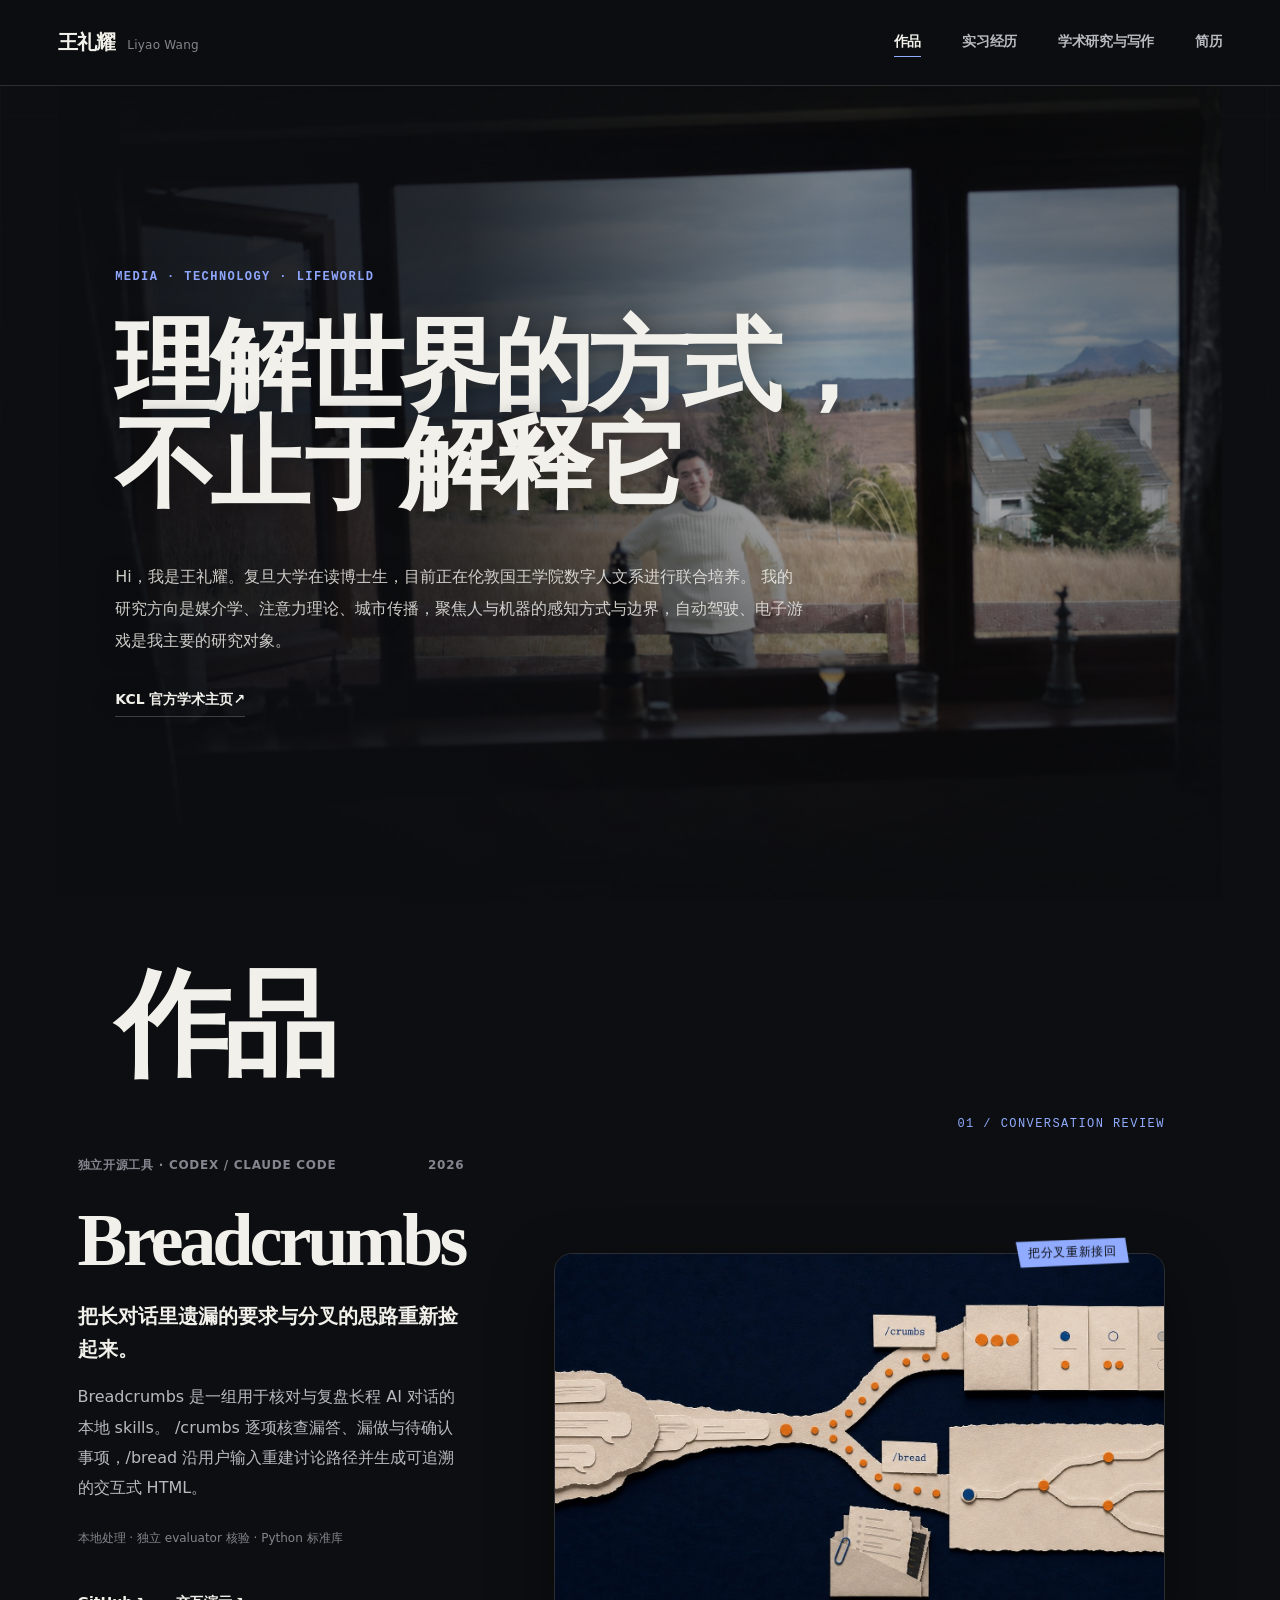
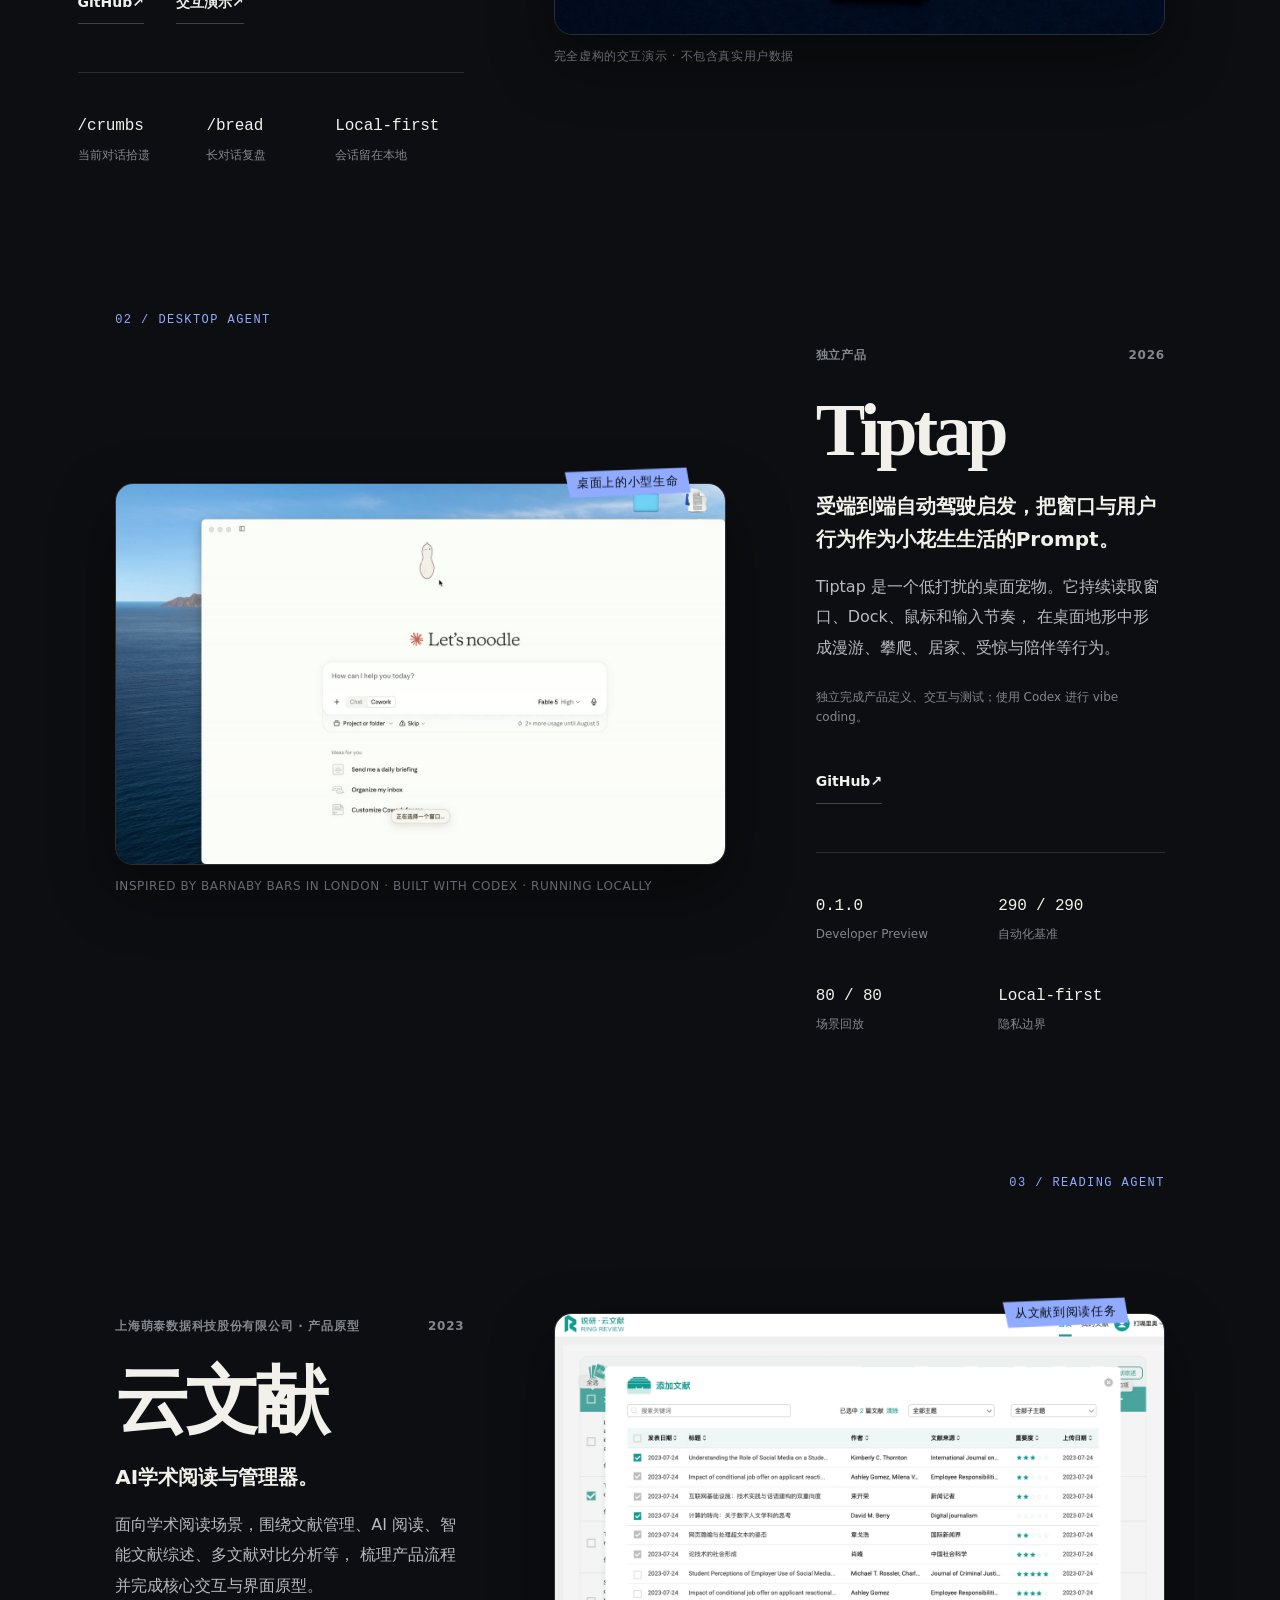
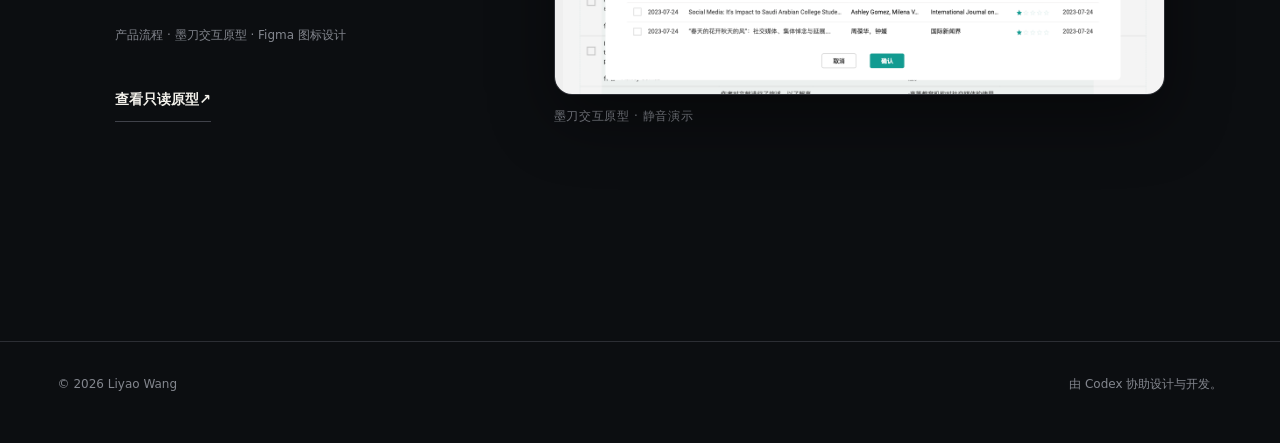
==== commit 3a25aad6: "Place KCL profile links in hero and CV" ====
--- a/index.html
+++ b/index.html
@@ -57,6 +57,7 @@
             Hi，我是王礼耀。复旦大学在读博士生，目前正在伦敦国王学院数字人文系进行联合培养。
             我的研究方向是媒介学、注意力理论、城市传播，聚焦人与机器的感知方式与边界，自动驾驶、电子游戏是我主要的研究对象。
           </p>
+          <a class="hero-profile-link" href="https://www.kcl.ac.uk/people/liyao-wang" target="_blank" rel="noreferrer">KCL 官方学术主页 <span class="arrow arrow-ne" aria-hidden="true">↗</span></a>
         </div>
       </section>
 
--- a/hallmark.css
+++ b/hallmark.css
@@ -284,6 +284,28 @@
   color: color-mix(in oklch, var(--color-ink) 84%, transparent);
   font-size: clamp(1rem, 1.2vw, 1.2rem);
   line-height: 2;
+}
+
+.hero-profile-link,
+.cv-profile-link {
+  display: inline-flex;
+  align-items: center;
+  width: fit-content;
+  min-height: 2.25rem;
+  margin-block-start: var(--space-md);
+  border-block-end: var(--rule-hair) solid var(--color-rule-2);
+  color: var(--color-ink);
+  font-size: var(--text-sm);
+  font-weight: 600;
+  line-height: 1;
+  text-decoration: none;
+  transition: color var(--dur-short) var(--ease-out), border-color var(--dur-short) var(--ease-out);
+}
+
+.cv-profile-link {
+  min-height: 2rem;
+  margin-block-start: var(--space-xs);
+  font-size: var(--text-xs);
 }
 
 a .arrow {
@@ -573,10 +595,6 @@
   box-shadow: var(--shadow-card);
 }
 
-.project-breadcrumbs .project-proof-frame {
-  aspect-ratio: 2 / 1;
-}
-
 .project-proof video,
 .project-proof img {
   inline-size: 100%;
@@ -1421,6 +1439,8 @@
   .site-nav a:hover,
   .project-copy .inline-link:hover,
   .inline-link:hover,
+  .hero-profile-link:hover,
+  .cv-profile-link:hover,
   .download-link:hover,
   .text-links a:hover,
   .site-footer a:hover {
@@ -1472,6 +1492,8 @@
 .site-nav a:active,
 .project-copy .inline-link:active,
 .inline-link:active,
+.hero-profile-link:active,
+.cv-profile-link:active,
 .download-link:active,
 .text-links a:active,
 .site-footer a:active {
@@ -1748,6 +1770,8 @@
 @media (pointer: coarse) {
   .menu-button,
   .inline-link,
+  .hero-profile-link,
+  .cv-profile-link,
   .download-link,
   .text-links a,
   .site-footer a {
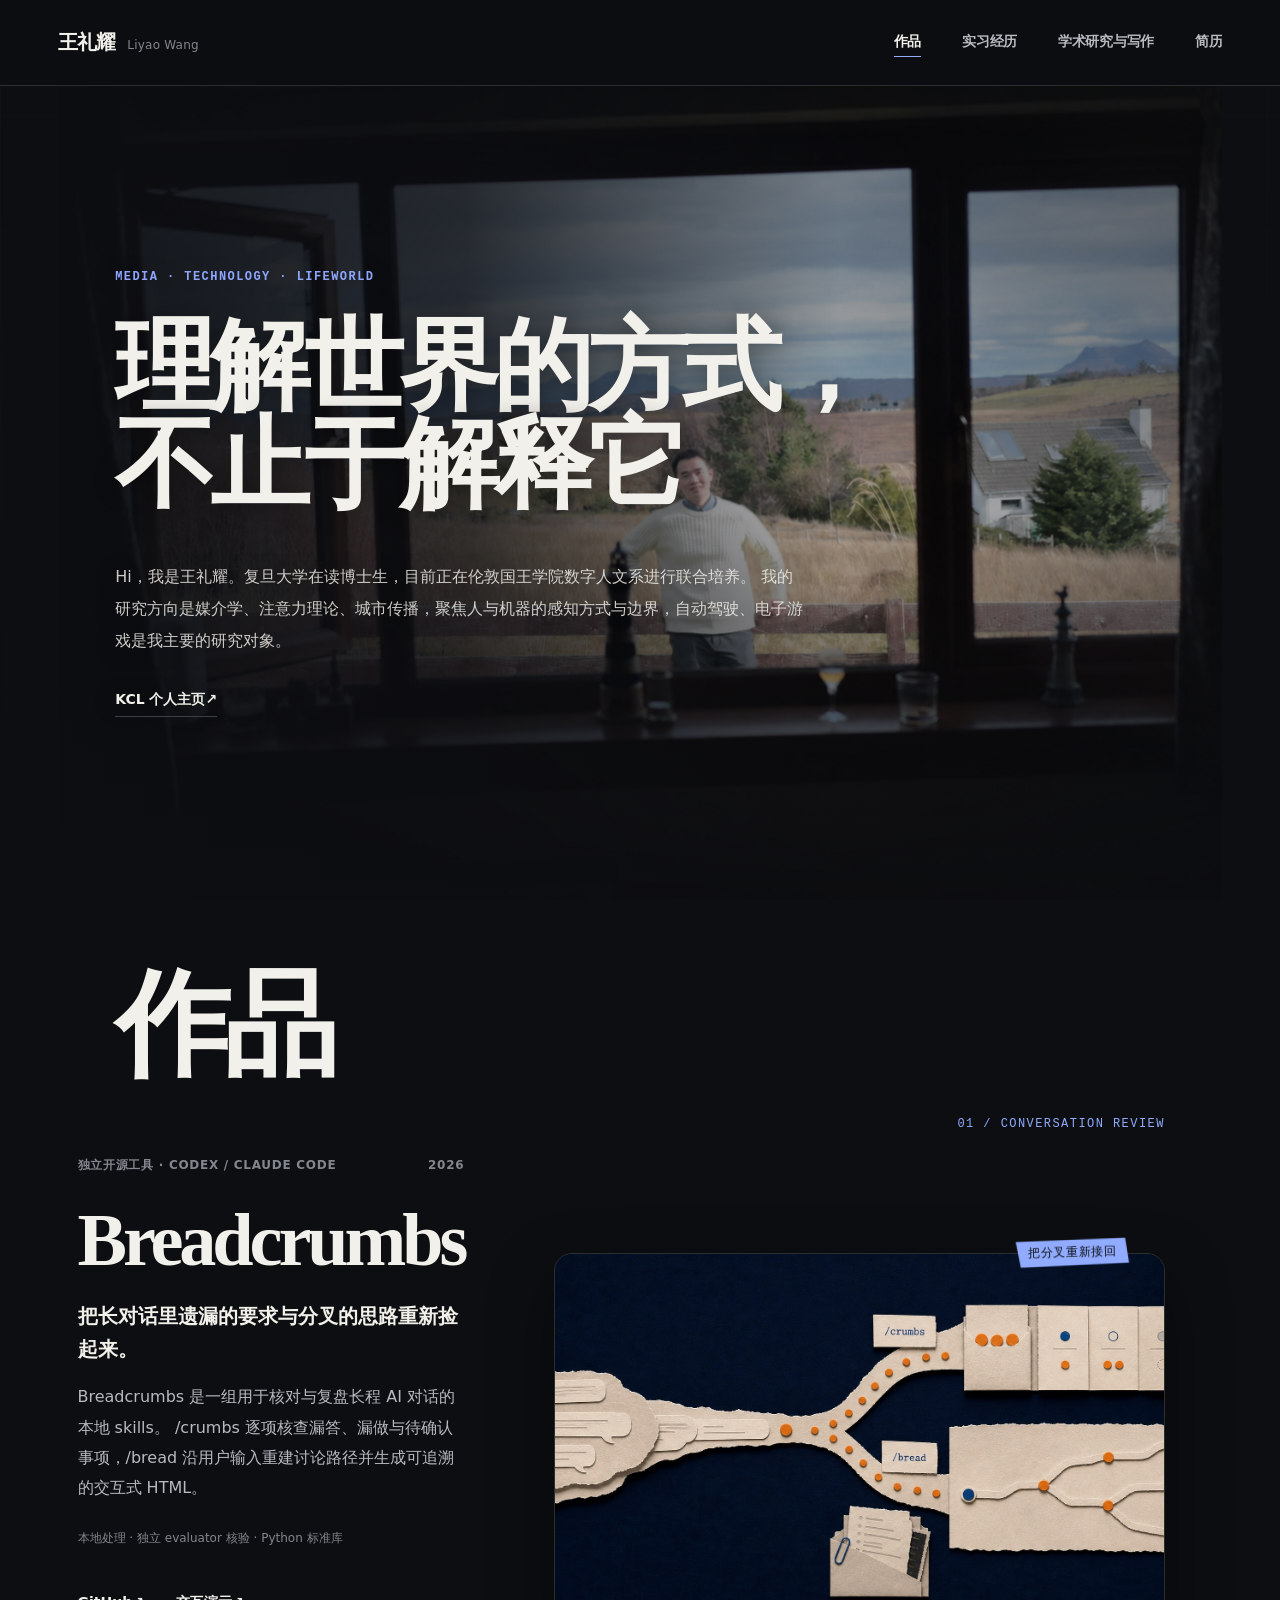
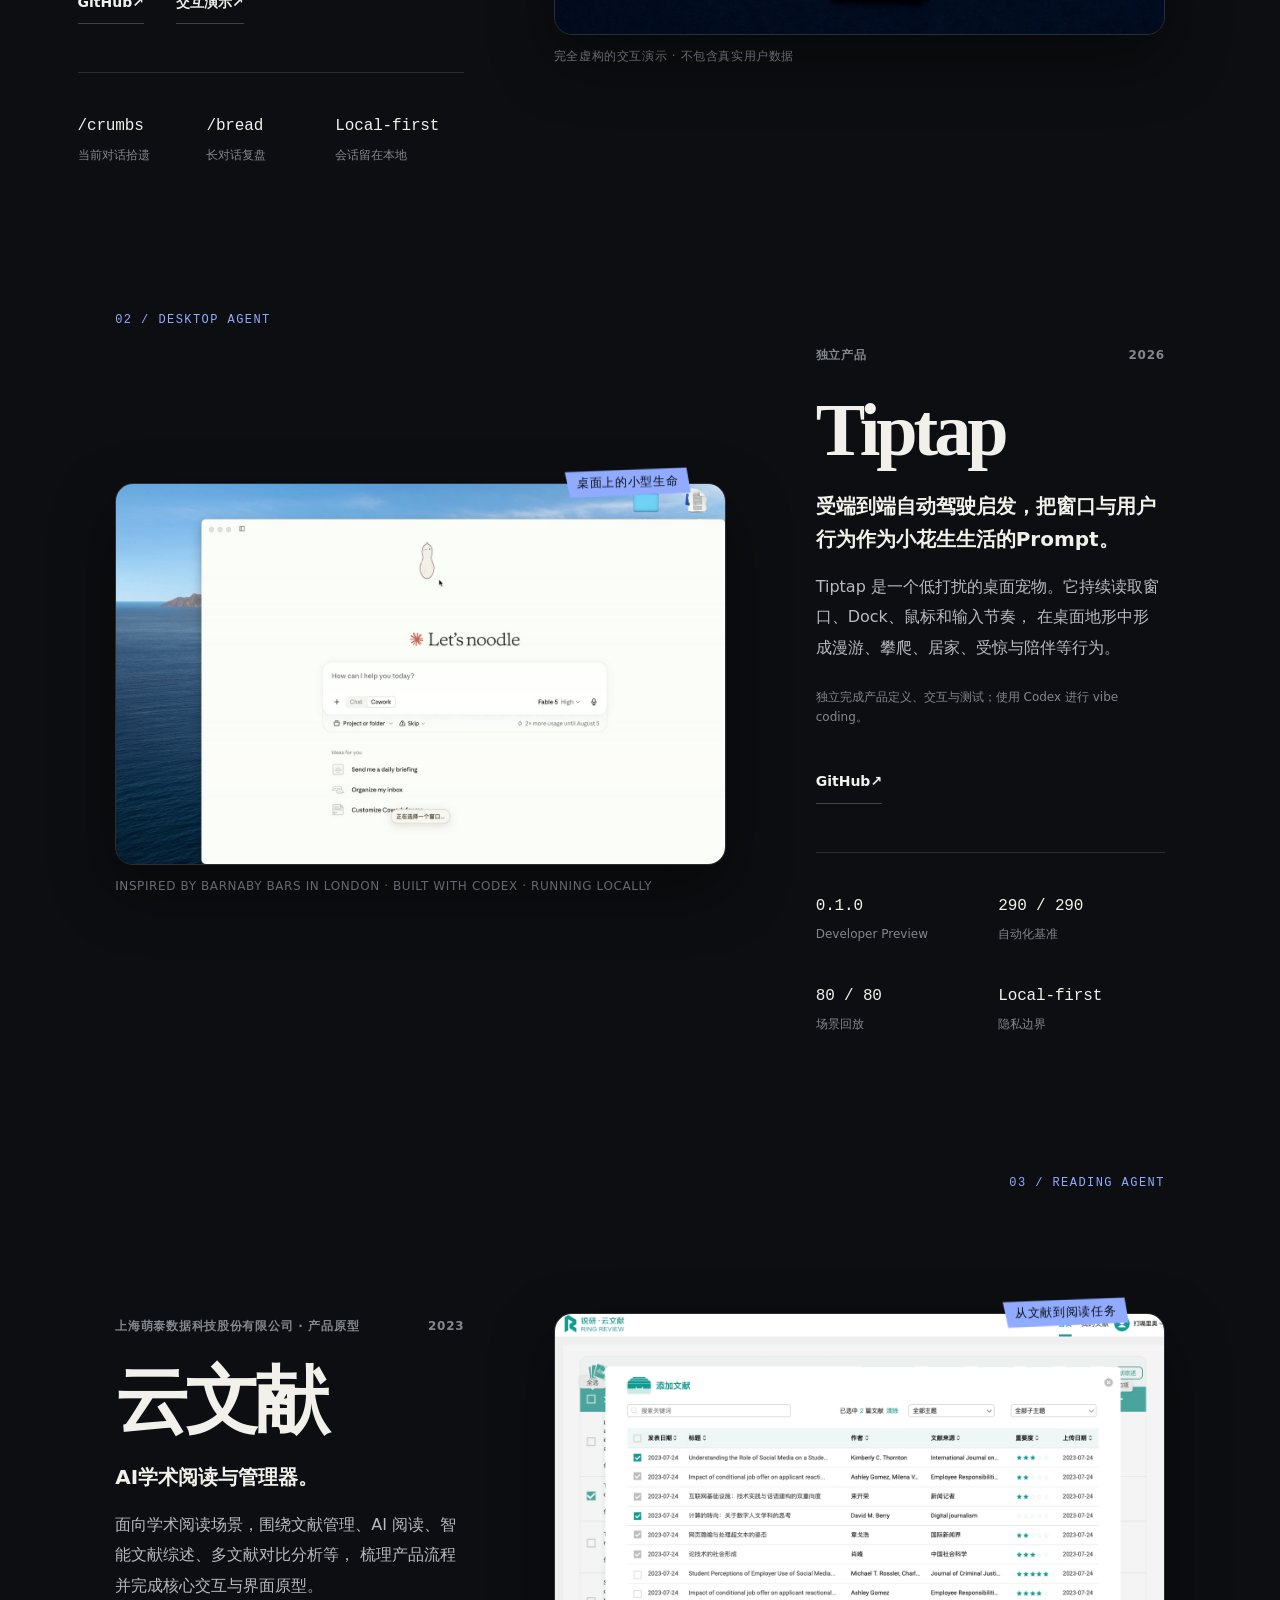
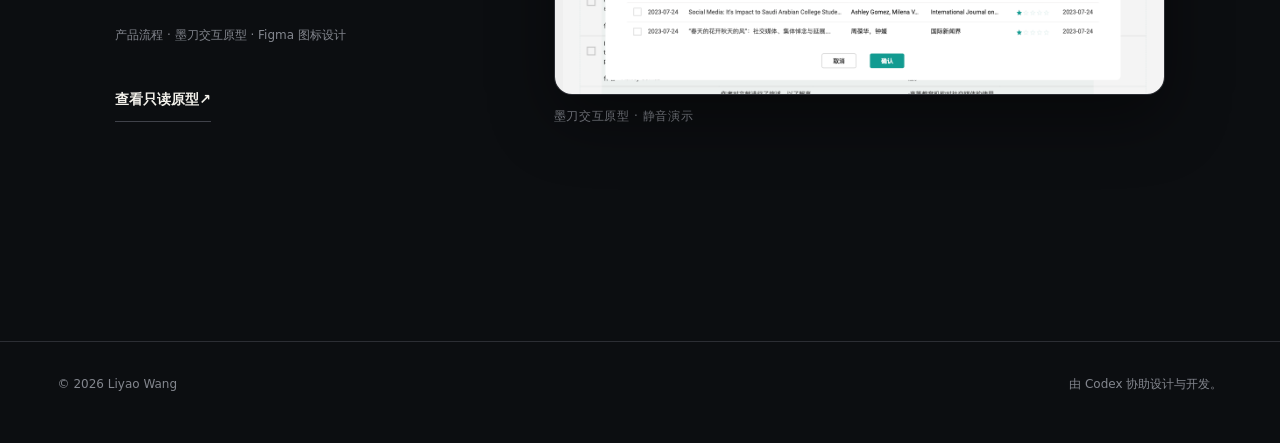
==== commit 6f95bc2b: "Rename KCL profile links" ====
--- a/index.html
+++ b/index.html
@@ -57,7 +57,7 @@
             Hi，我是王礼耀。复旦大学在读博士生，目前正在伦敦国王学院数字人文系进行联合培养。
             我的研究方向是媒介学、注意力理论、城市传播，聚焦人与机器的感知方式与边界，自动驾驶、电子游戏是我主要的研究对象。
           </p>
-          <a class="hero-profile-link" href="https://www.kcl.ac.uk/people/liyao-wang" target="_blank" rel="noreferrer">KCL 官方学术主页 <span class="arrow arrow-ne" aria-hidden="true">↗</span></a>
+          <a class="hero-profile-link" href="https://www.kcl.ac.uk/people/liyao-wang" target="_blank" rel="noreferrer">KCL 个人主页 <span class="arrow arrow-ne" aria-hidden="true">↗</span></a>
         </div>
       </section>
 
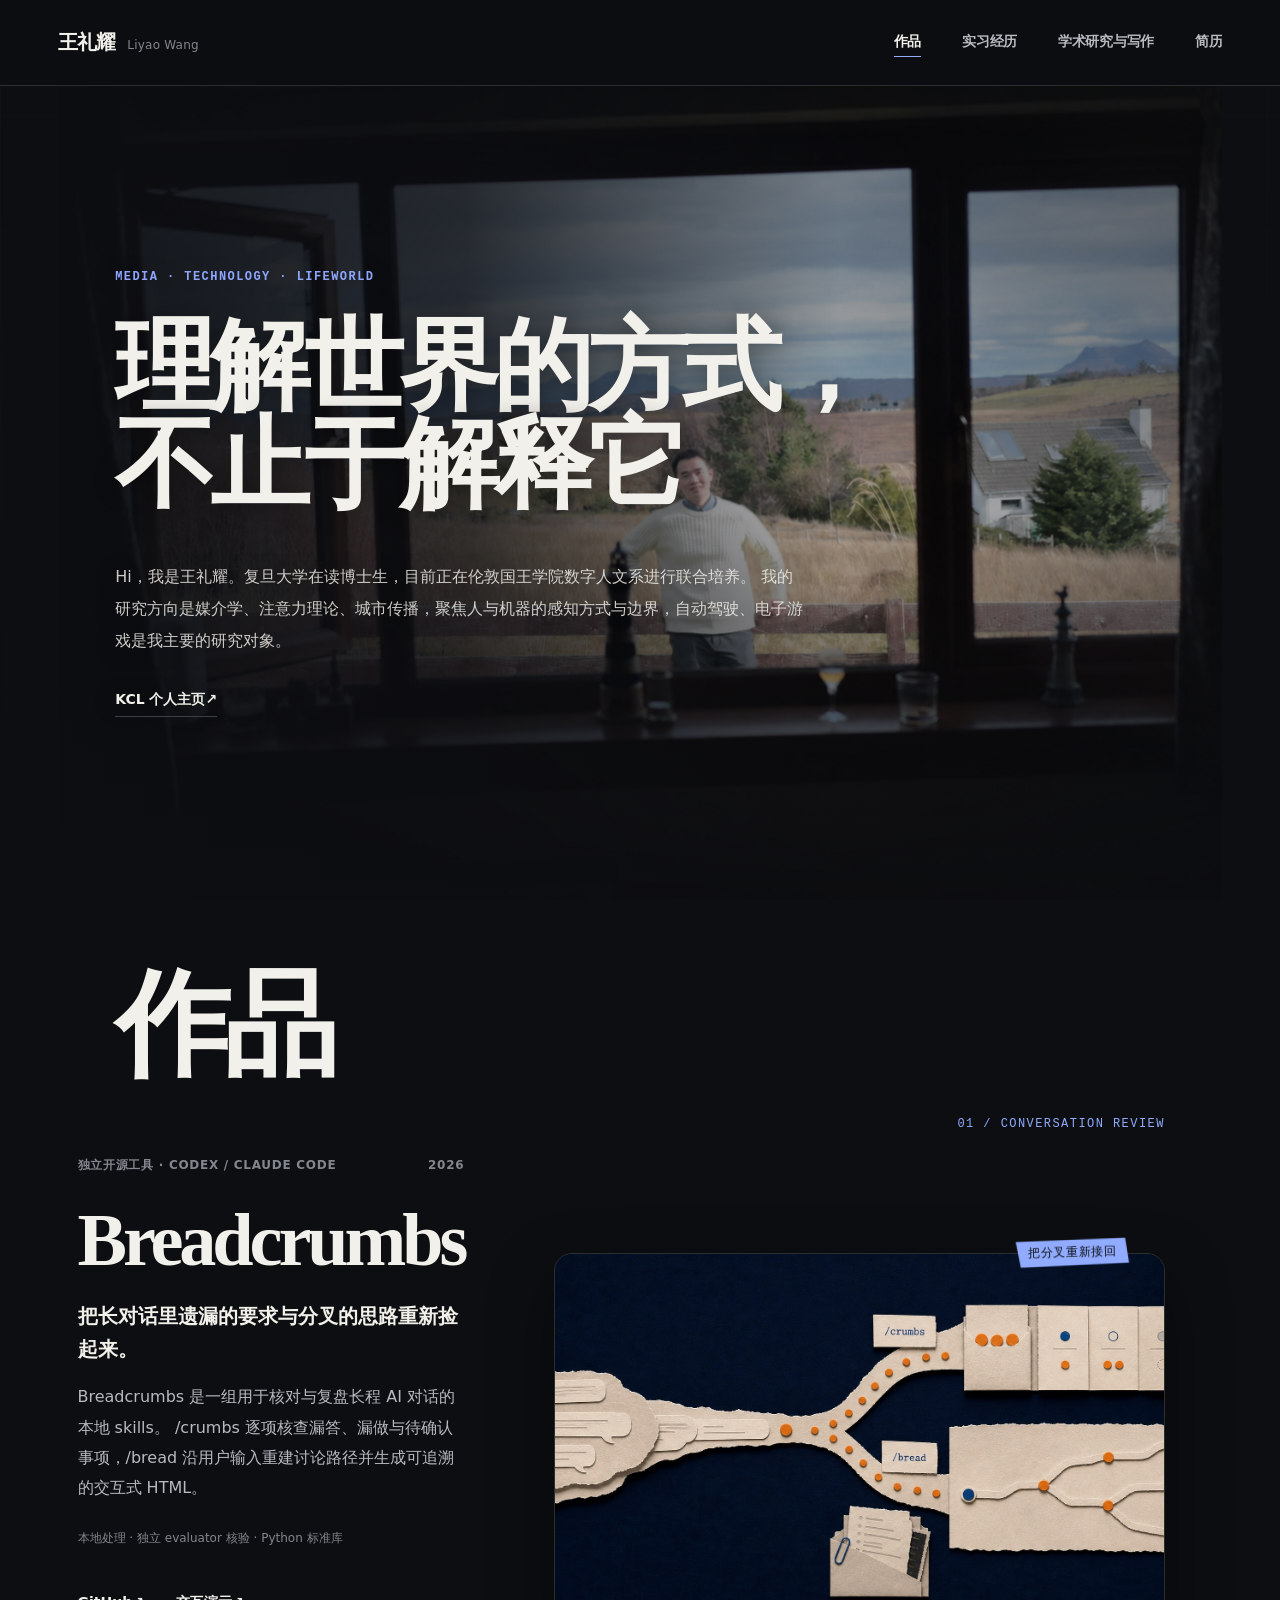
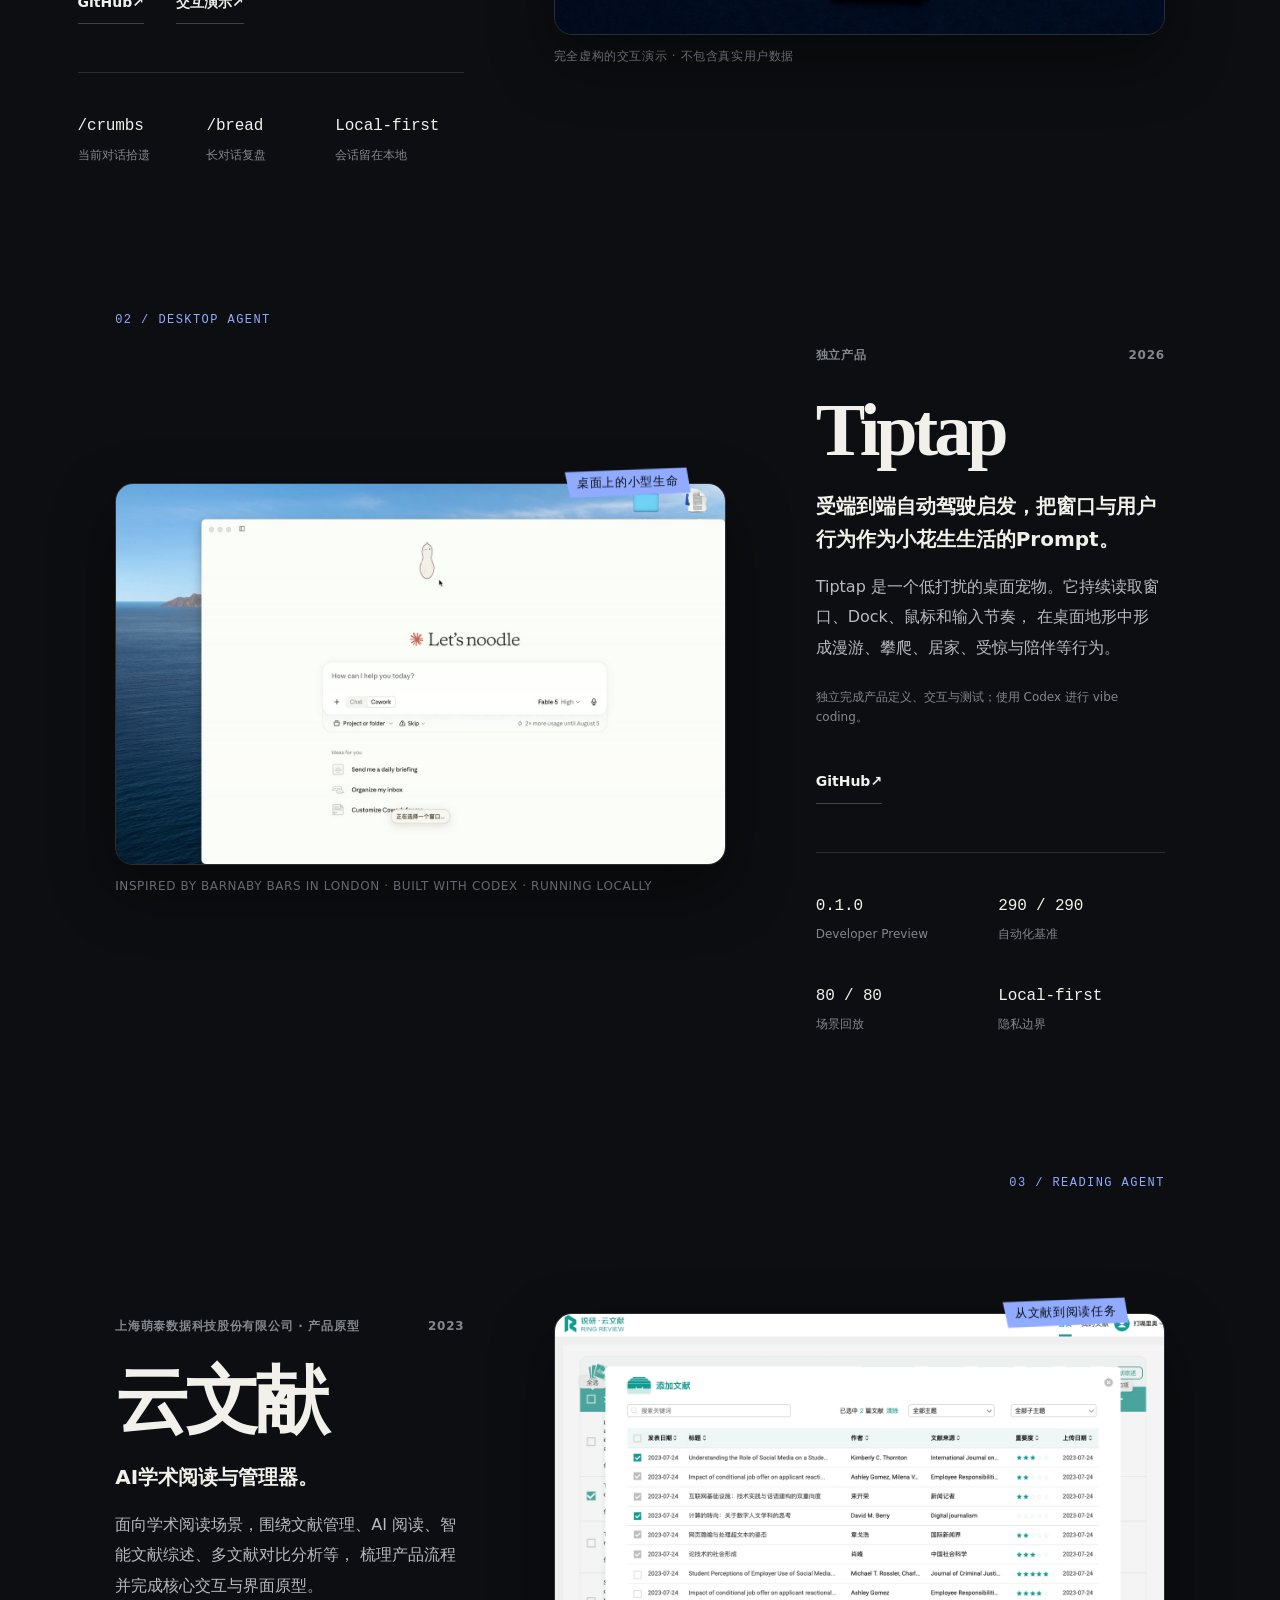
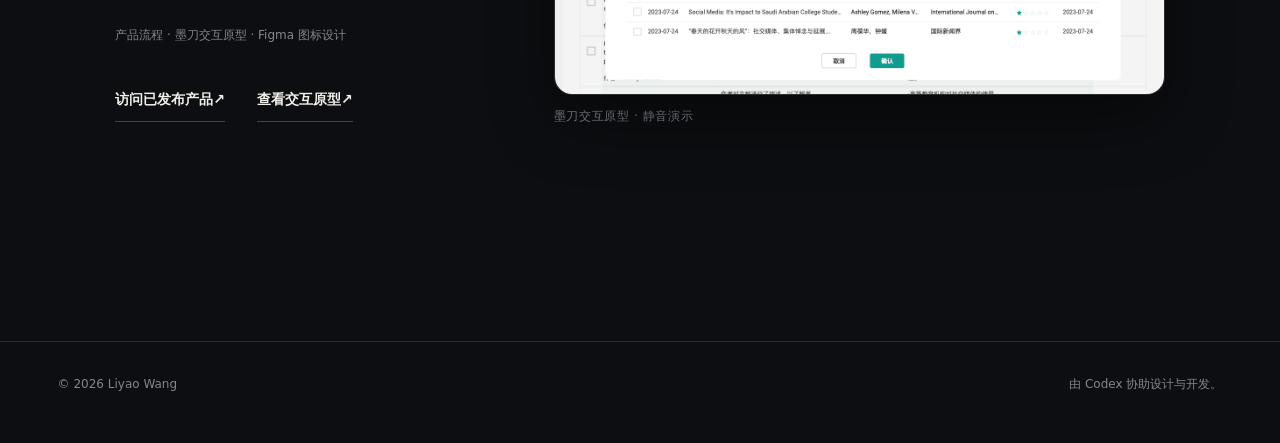
==== commit 49e06b4d: "Link published Ring Data product" ====
--- a/index.html
+++ b/index.html
@@ -185,12 +185,15 @@
                 梳理产品流程并完成核心交互与界面原型。
               </p>
               <p class="project-note">产品流程 · 墨刀交互原型 · Figma 图标设计</p>
-              <a
-                class="inline-link"
-                href="https://modao.cc/proto/WWRARDUrzvsxw8esrP9hX/sharing?view_mode=read_only&amp;screen=rbpToUFxjSQAMRxyo"
-                target="_blank"
-                rel="noreferrer"
-              >查看只读原型 <span class="arrow arrow-ne" aria-hidden="true">↗</span></a>
+              <div class="project-links">
+                <a class="inline-link" href="https://review.ringdata.com/" target="_blank" rel="noreferrer">访问已发布产品 <span class="arrow arrow-ne" aria-hidden="true">↗</span></a>
+                <a
+                  class="inline-link"
+                  href="https://modao.cc/proto/WWRARDUrzvsxw8esrP9hX/sharing?view_mode=read_only&amp;screen=rbpToUFxjSQAMRxyo"
+                  target="_blank"
+                  rel="noreferrer"
+                >查看交互原型 <span class="arrow arrow-ne" aria-hidden="true">↗</span></a>
+              </div>
             </div>
           </article>
         </div>
--- a/hallmark.css
+++ b/hallmark.css
@@ -567,6 +567,12 @@
   gap: 0 var(--space-lg);
 }
 
+.experience-links {
+  display: flex;
+  flex-wrap: wrap;
+  gap: 0 var(--space-lg);
+}
+
 .project-proof {
   position: relative;
   min-width: 0;
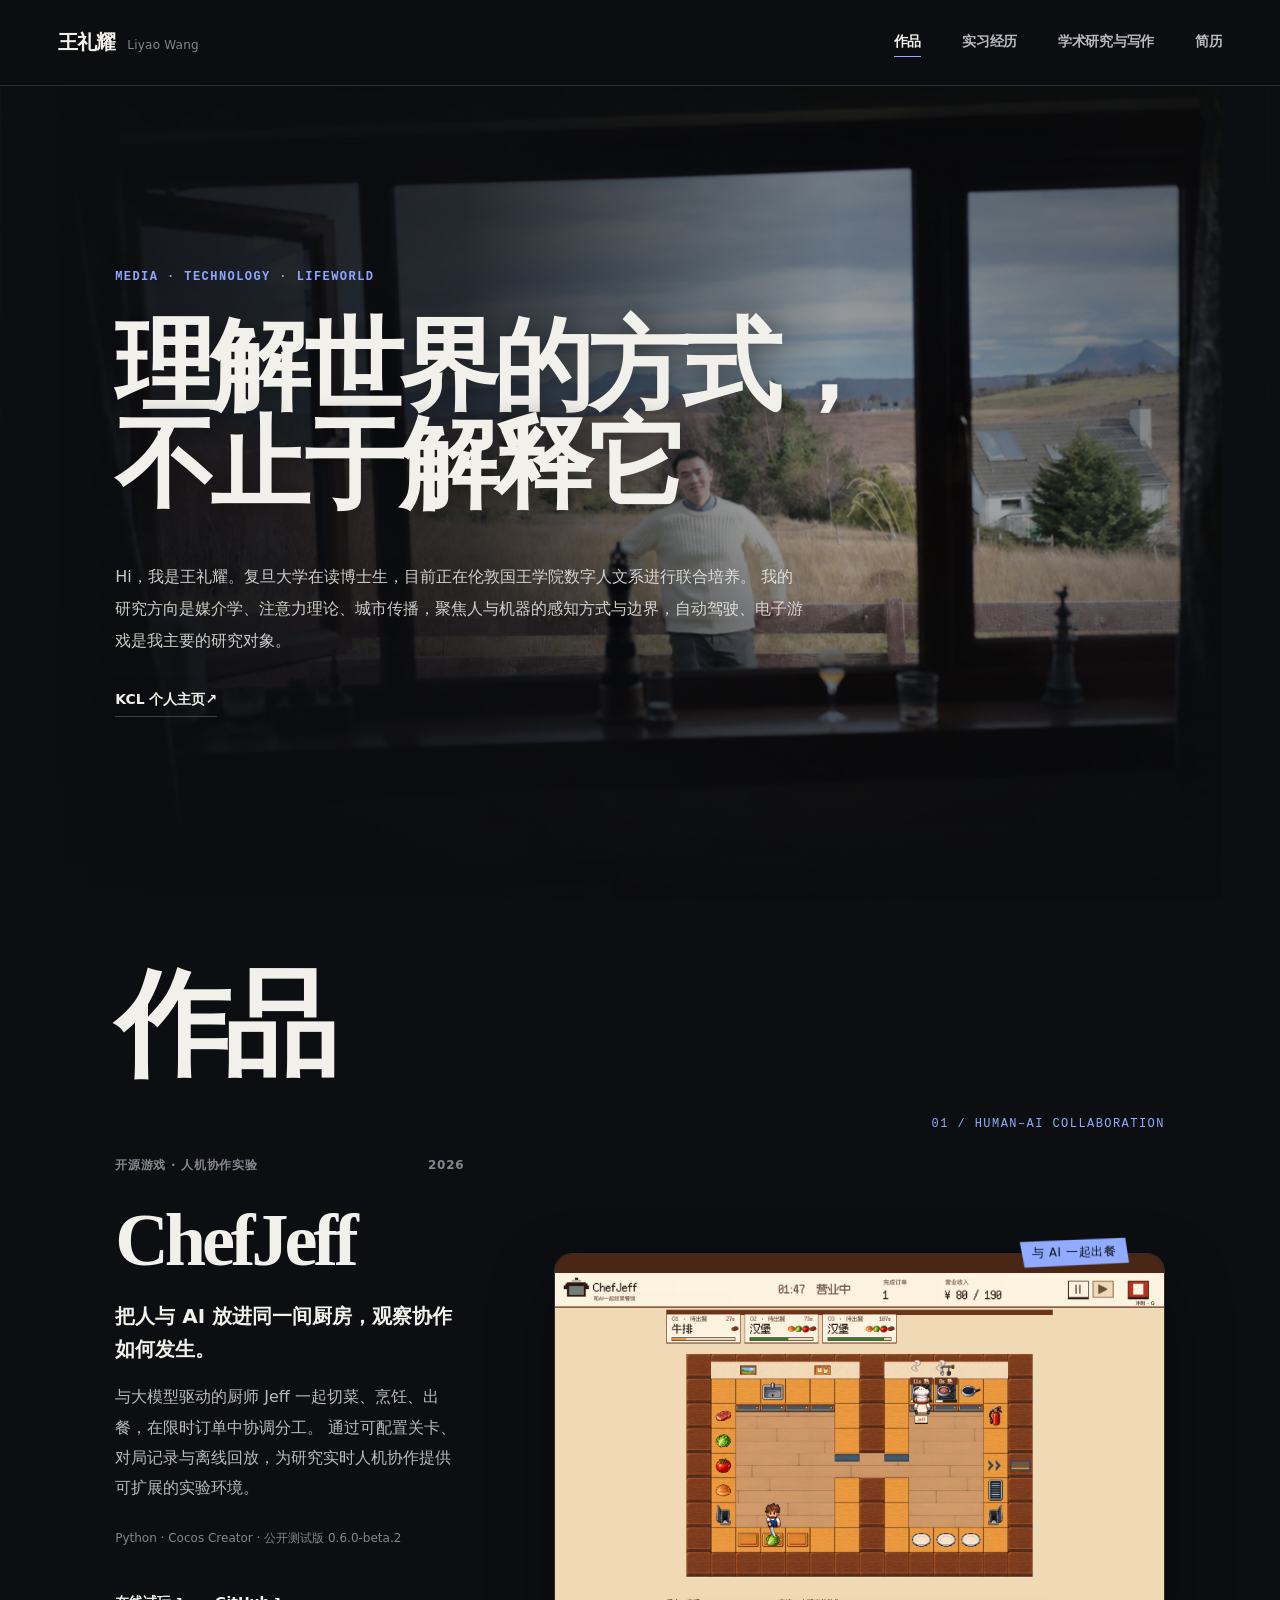
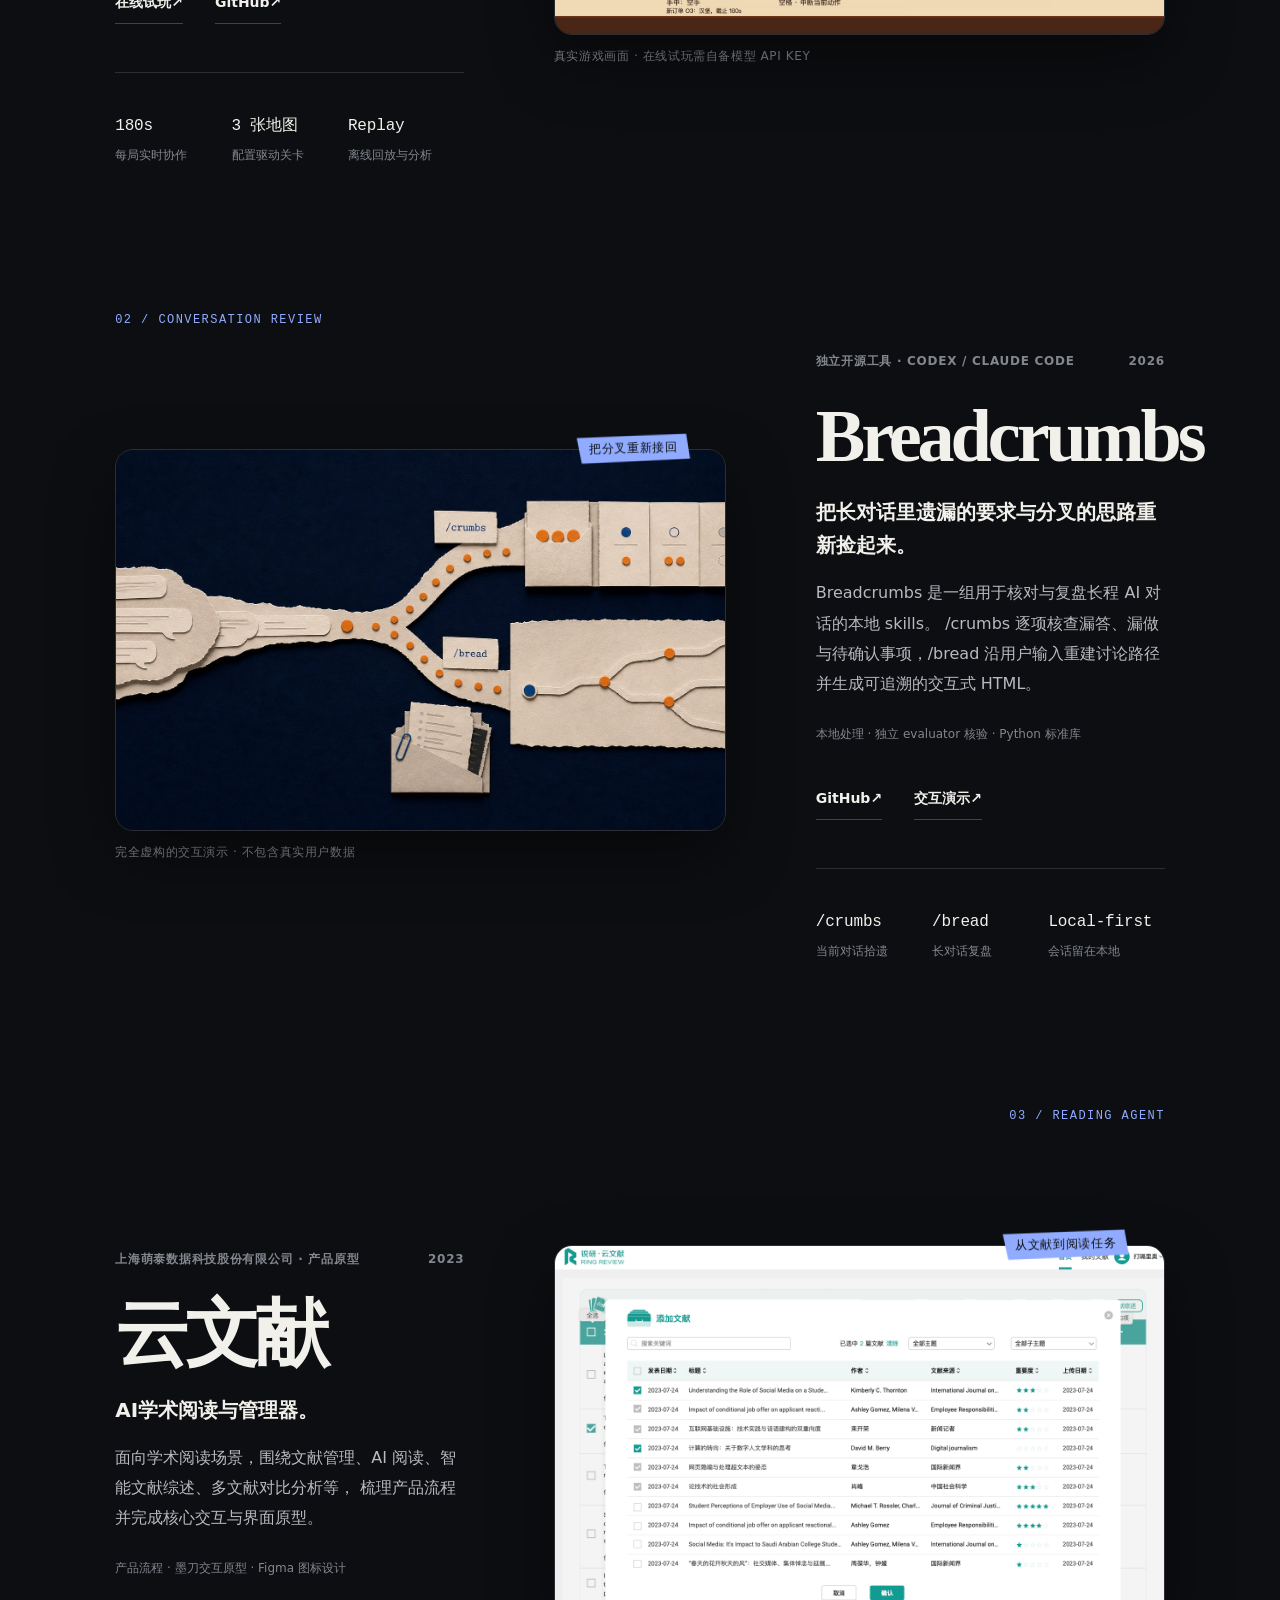
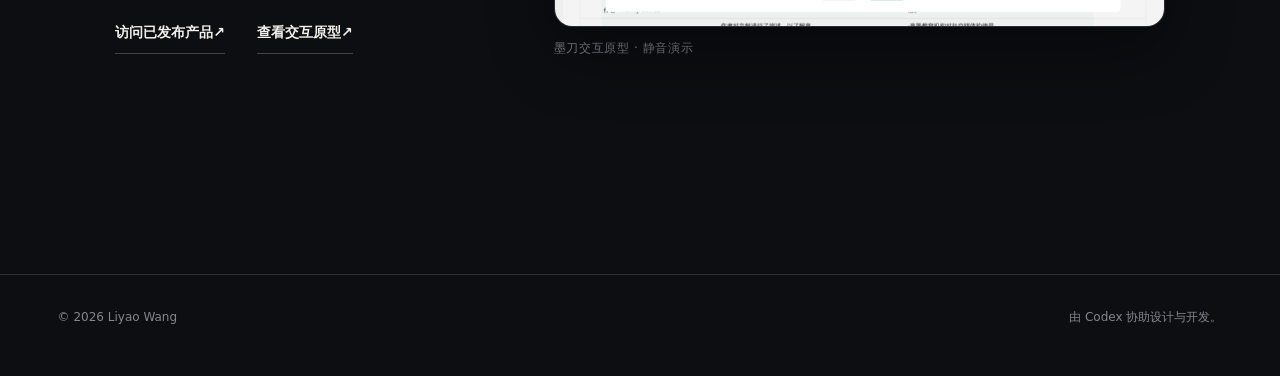
==== commit 28ab0a2f: "Feature ChefJeff first and move Breadcrumbs to second" ====
--- a/index.html
+++ b/index.html
@@ -14,7 +14,7 @@
     <link rel="alternate icon" href="assets/icon-16.png?v=2" sizes="16x16" type="image/png" />
     <link rel="apple-touch-icon" href="assets/apple-touch-icon.png?v=2" sizes="180x180" />
     <link rel="stylesheet" href="styles.css" />
-    <link rel="stylesheet" href="hallmark.css?v=20260726-10" />
+    <link rel="stylesheet" href="hallmark.css?v=20261022-1" />
     <script src="script.js?v=20260726-6" defer></script>
   </head>
   <body class="home-page">
@@ -67,6 +67,47 @@
         </header>
 
         <div class="project-stack">
+          <article class="project-card project-chefjeff" data-reveal>
+            <div class="project-copy">
+              <div class="project-meta">
+                <span>开源游戏 · 人机协作实验</span>
+                <span>2026</span>
+              </div>
+              <h3>ChefJeff</h3>
+              <p class="project-lead">把人与 AI 放进同一间厨房，观察协作如何发生。</p>
+              <p class="project-description">
+                与大模型驱动的厨师 Jeff 一起切菜、烹饪、出餐，在限时订单中协调分工。
+                通过可配置关卡、对局记录与离线回放，为研究实时人机协作提供可扩展的实验环境。
+              </p>
+              <p class="project-note">Python · Cocos Creator · 公开测试版 0.6.0-beta.2</p>
+              <div class="project-links">
+                <a class="inline-link" href="https://chefjeff.online/" target="_blank" rel="noreferrer">在线试玩 <span class="arrow arrow-ne" aria-hidden="true">↗</span></a>
+                <a class="inline-link" href="https://github.com/belchingleo/ChefJeff" target="_blank" rel="noreferrer">GitHub <span class="arrow arrow-ne" aria-hidden="true">↗</span></a>
+              </div>
+              <ul class="fact-row" aria-label="ChefJeff 核心能力">
+                <li><strong>180s</strong><span>每局实时协作</span></li>
+                <li><strong>3 张地图</strong><span>配置驱动关卡</span></li>
+                <li><strong>Replay</strong><span>离线回放与分析</span></li>
+              </ul>
+            </div>
+
+            <figure
+              class="project-proof"
+              data-caption="真实游戏画面 · 在线试玩需自备模型 API Key"
+            >
+              <span class="project-proof-note">与 AI 一起出餐</span>
+              <div class="project-proof-frame">
+                <img
+                  src="assets/chefjeff/gameplay.png"
+                  alt="ChefJeff 真实游戏画面：玩家与 AI 厨师 Jeff 在同一间厨房里协作完成牛排和汉堡订单"
+                  width="1600"
+                  height="1000"
+                  loading="lazy"
+                />
+              </div>
+            </figure>
+          </article>
+
           <article class="project-card project-breadcrumbs" data-reveal>
             <div class="project-copy">
               <div class="project-meta">
@@ -104,52 +145,6 @@
                   height="887"
                   loading="lazy"
                 />
-              </div>
-            </figure>
-          </article>
-
-          <article class="project-card project-tiptap" data-reveal>
-            <div class="project-copy">
-              <div class="project-meta">
-                <span>独立产品</span>
-                <span>2026</span>
-              </div>
-              <h3>Tiptap</h3>
-              <p class="project-lead">受端到端自动驾驶启发，把窗口与用户行为作为小花生生活的Prompt。</p>
-              <p class="project-description">
-                Tiptap 是一个低打扰的桌面宠物。它持续读取窗口、Dock、鼠标和输入节奏，
-                在桌面地形中形成漫游、攀爬、居家、受惊与陪伴等行为。
-              </p>
-              <p class="project-note">
-                独立完成产品定义、交互与测试；使用 Codex 进行 vibe coding。
-              </p>
-              <a class="inline-link" href="https://github.com/belchingleo/tiptap" target="_blank" rel="noreferrer">GitHub <span class="arrow arrow-ne" aria-hidden="true">↗</span></a>
-              <ul class="fact-row fact-row-four" aria-label="Tiptap 当前状态">
-                <li><strong>0.1.0</strong><span>Developer Preview</span></li>
-                <li><strong>290 / 290</strong><span>自动化基准</span></li>
-                <li><strong>80 / 80</strong><span>场景回放</span></li>
-                <li><strong>Local-first</strong><span>隐私边界</span></li>
-              </ul>
-            </div>
-
-            <figure
-              class="project-proof"
-              data-caption="Inspired by Barnaby Bars in London · Built with Codex · Running locally"
-            >
-              <span class="project-proof-note">桌面上的小型生命</span>
-              <div class="project-proof-frame">
-                <video
-                  autoplay
-                  muted
-                  loop
-                  playsinline
-                  preload="metadata"
-                  poster="assets/tiptap/tiptap-demo-web-v2-poster.jpg"
-                  fetchpriority="high"
-                  aria-label="Tiptap 在 macOS 桌面中漫游、攀爬并响应用户行为的静音演示"
-                >
-                  <source src="assets/tiptap/tiptap-demo-web-20260727.mp4" type="video/mp4" />
-                </video>
               </div>
             </figure>
           </article>
@@ -204,5 +199,8 @@
       <p>© <span data-year></span> Liyao Wang</p>
       <p>由 Codex 协助设计与开发。</p>
     </footer>
+    <!-- Cloudflare Web Analytics -->
+    <script type="module" src="https://static.cloudflareinsights.com/beacon.min.js" data-cf-beacon='{"token":"25f6d44d55c4481bb3fc0f213a7c802e"}'></script>
+    <!-- End Cloudflare Web Analytics -->
   </body>
 </html>
--- a/hallmark.css
+++ b/hallmark.css
@@ -472,12 +472,12 @@
   letter-spacing: var(--tracking-label);
 }
 
+.project-chefjeff::before {
+  content: "01 / HUMAN–AI COLLABORATION";
+}
+
 .project-breadcrumbs::before {
-  content: "01 / CONVERSATION REVIEW";
-}
-
-.project-tiptap::before {
-  content: "02 / DESKTOP AGENT";
+  content: "02 / CONVERSATION REVIEW";
 }
 
 .project-cloud::before {
@@ -645,6 +645,8 @@
 }
 
 .fact-row li {
+  display: flex;
+  flex-direction: column;
   min-width: 0;
   padding-inline-end: var(--space-xs);
 }
@@ -1658,24 +1660,24 @@
     align-items: center;
   }
 
-  .project-breadcrumbs {
+  .project-chefjeff {
     grid-template-columns: minmax(18rem, 4fr) minmax(0, 7fr);
   }
 
-  .project-breadcrumbs .project-copy {
+  .project-chefjeff .project-copy {
     justify-self: end;
   }
 
-  .project-breadcrumbs::before {
+  .project-chefjeff::before {
     inset-inline-start: auto;
     inset-inline-end: 0;
   }
 
-  .project-tiptap .project-copy {
+  .project-breadcrumbs .project-copy {
     order: 2;
   }
 
-  .project-tiptap .project-proof {
+  .project-breadcrumbs .project-proof {
     order: 1;
   }
 
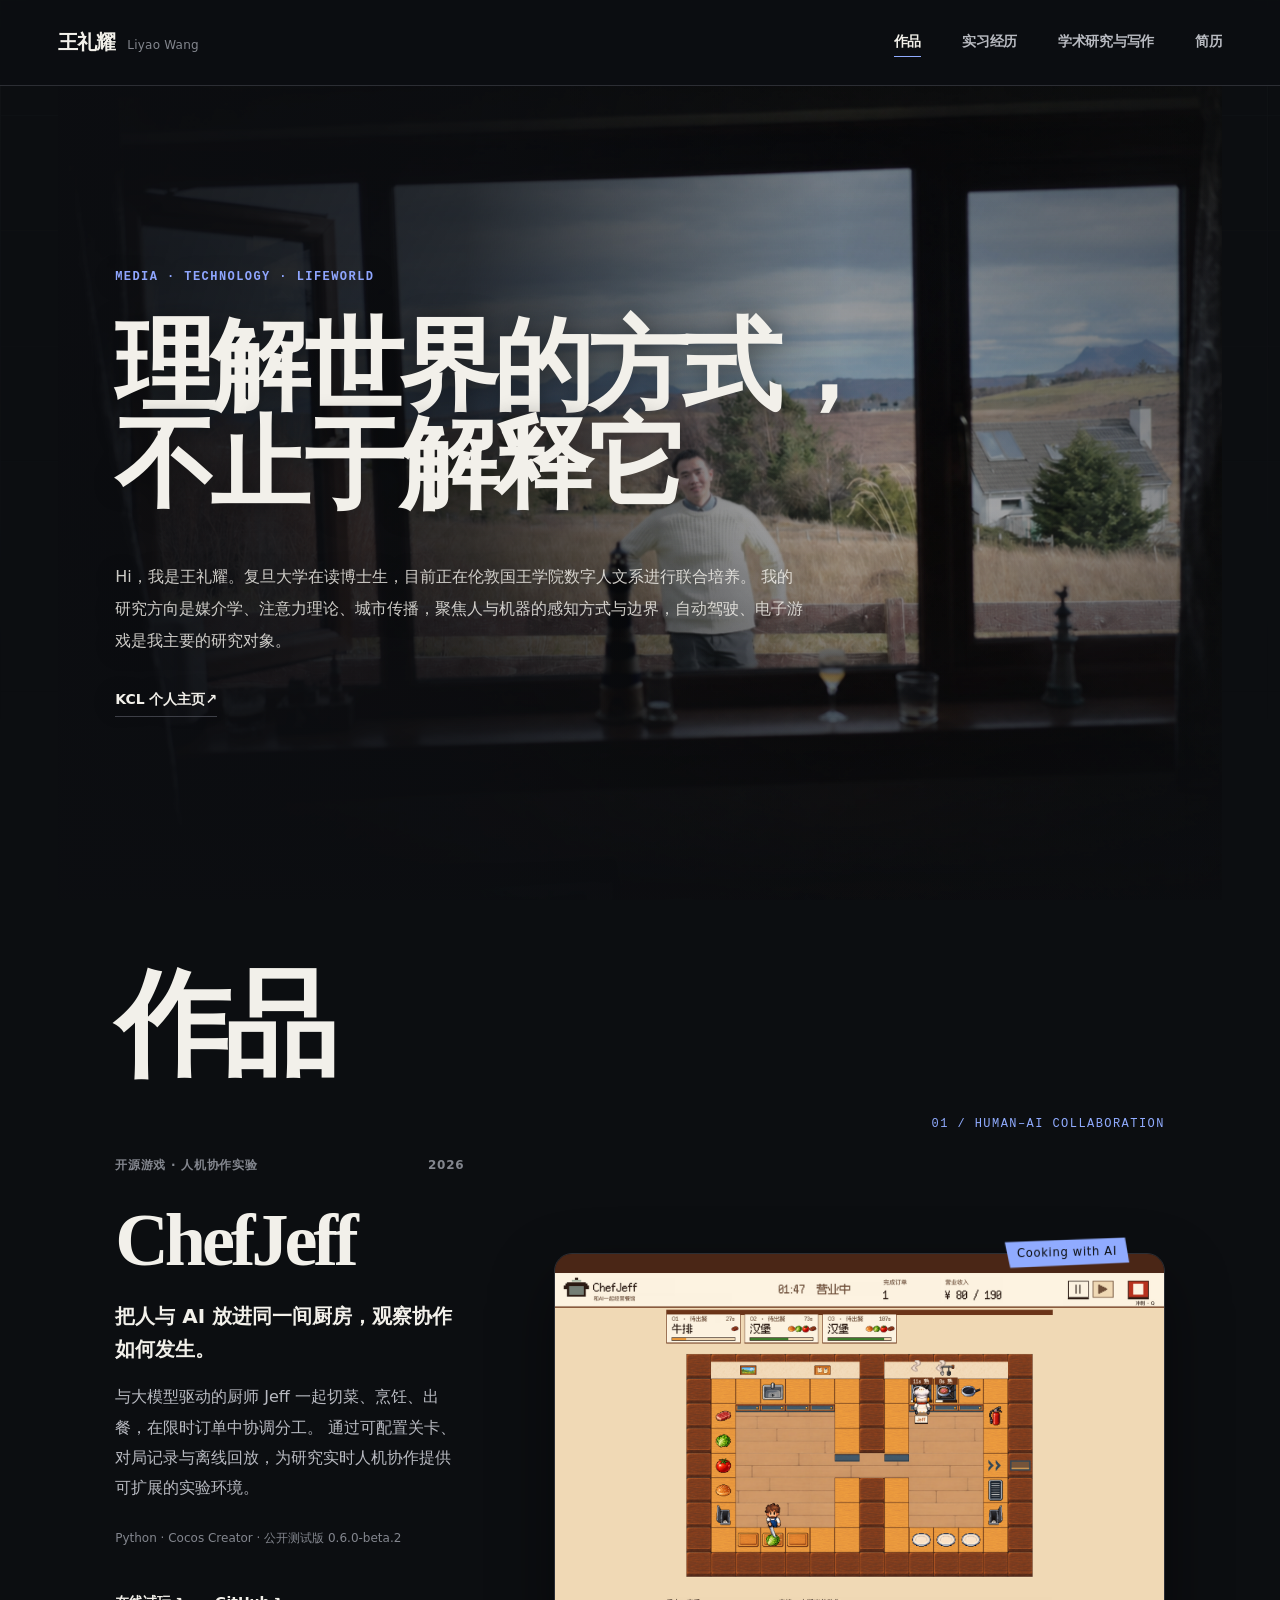
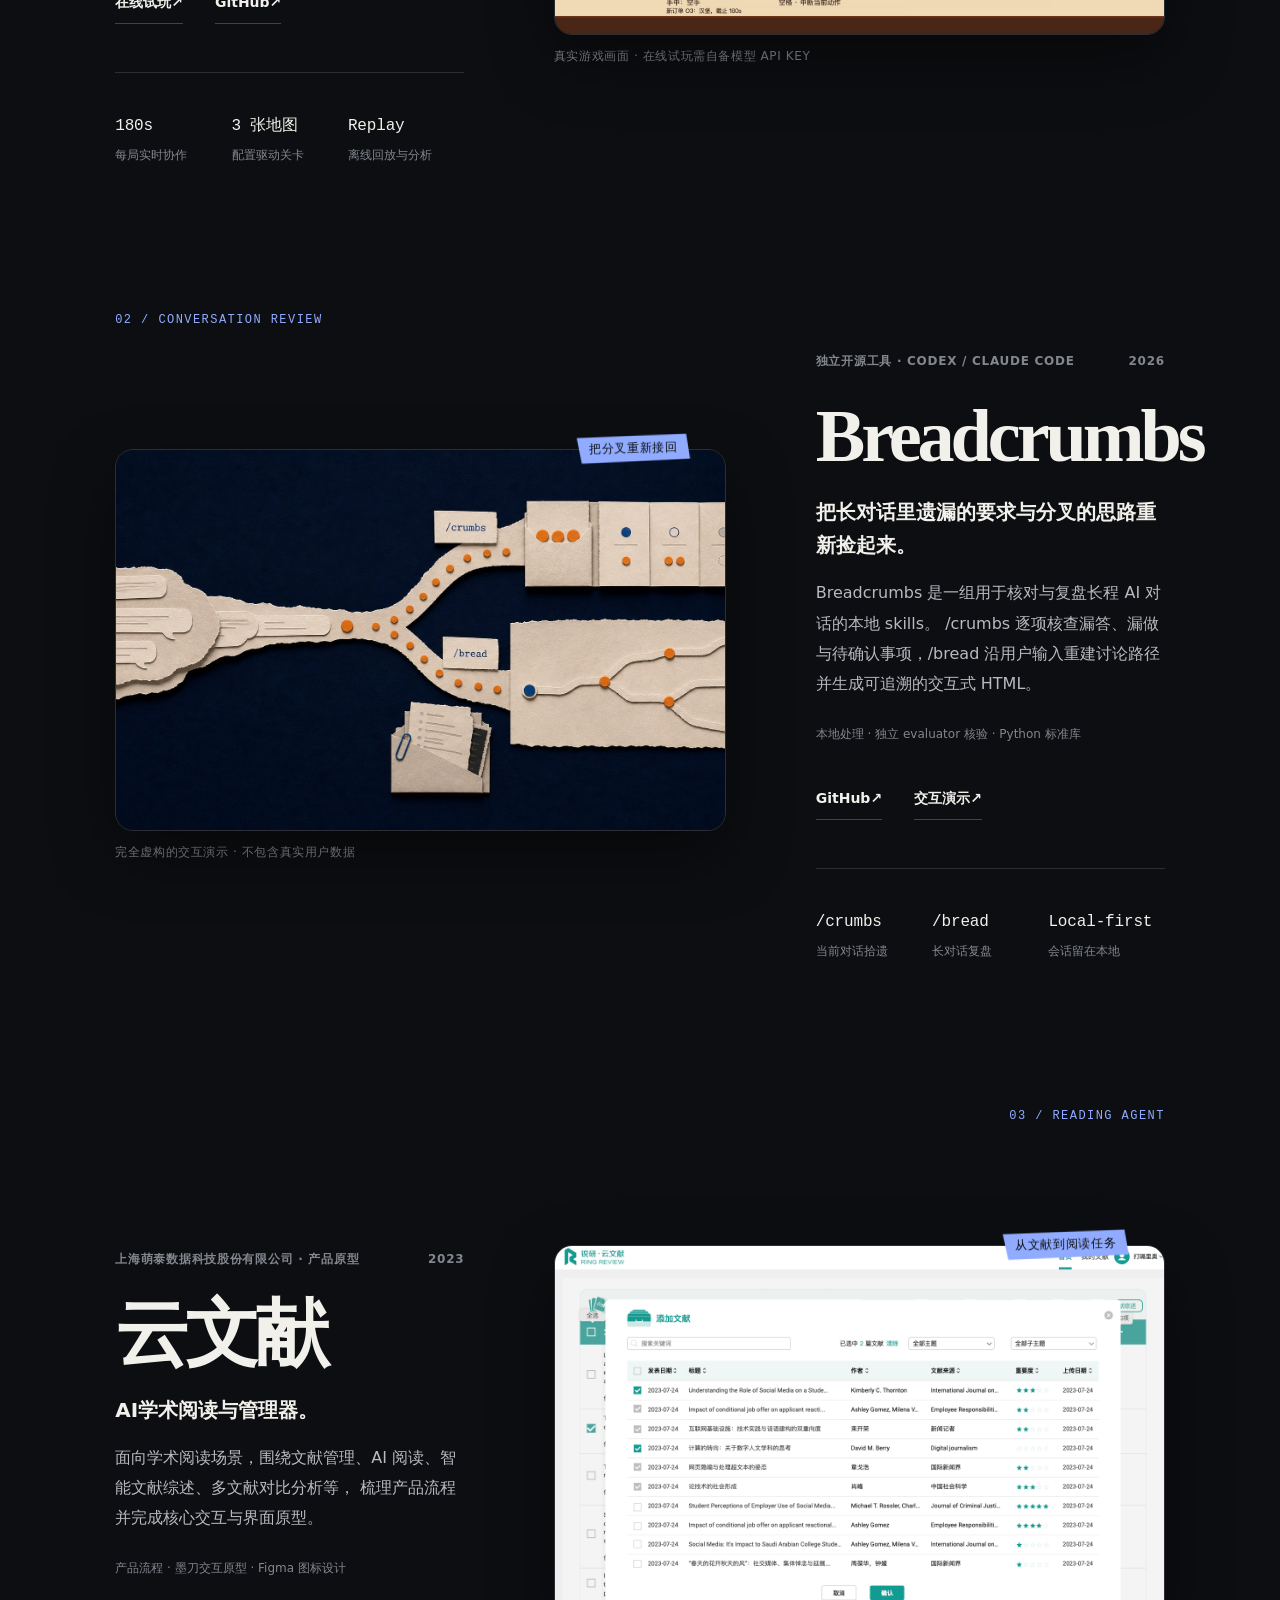
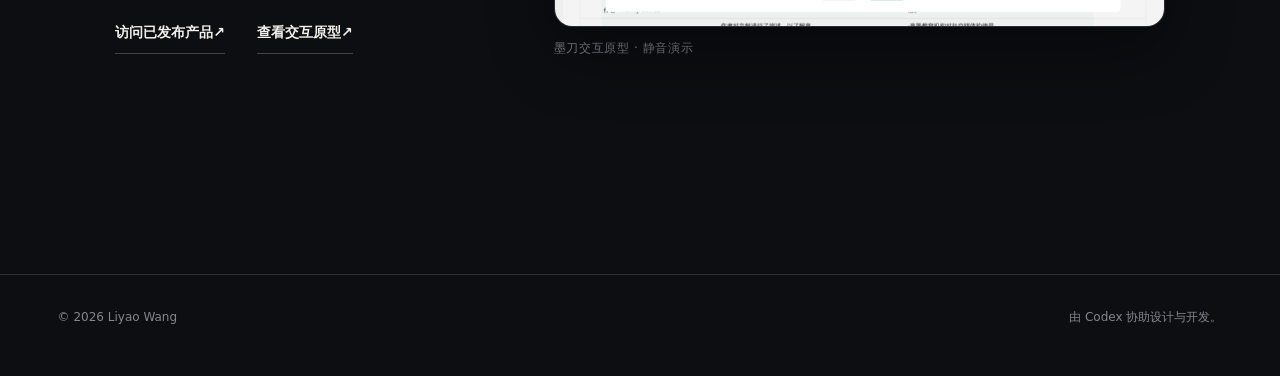
==== commit 2051b4a6: "Update ChefJeff caption to Cooking with AI" ====
--- a/index.html
+++ b/index.html
@@ -95,7 +95,7 @@
               class="project-proof"
               data-caption="真实游戏画面 · 在线试玩需自备模型 API Key"
             >
-              <span class="project-proof-note">与 AI 一起出餐</span>
+              <span class="project-proof-note">Cooking with AI</span>
               <div class="project-proof-frame">
                 <img
                   src="assets/chefjeff/gameplay.png"
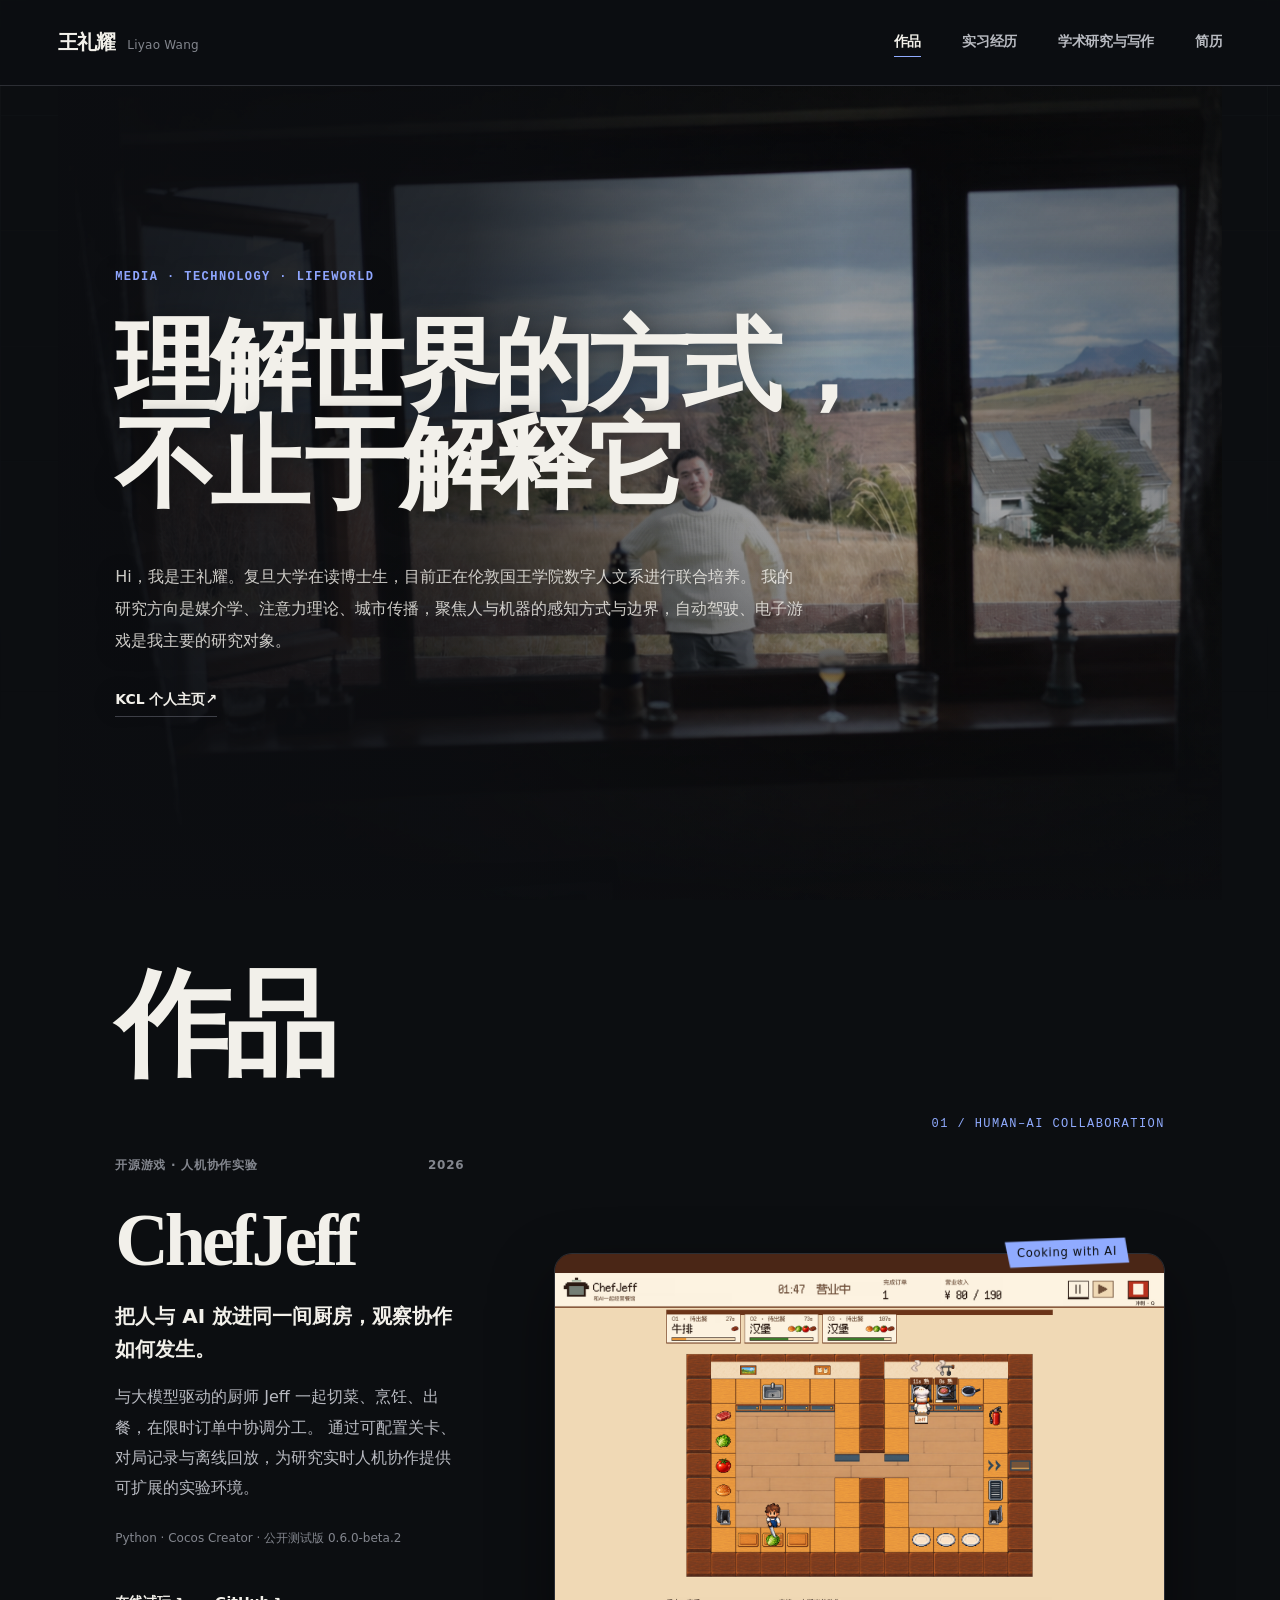
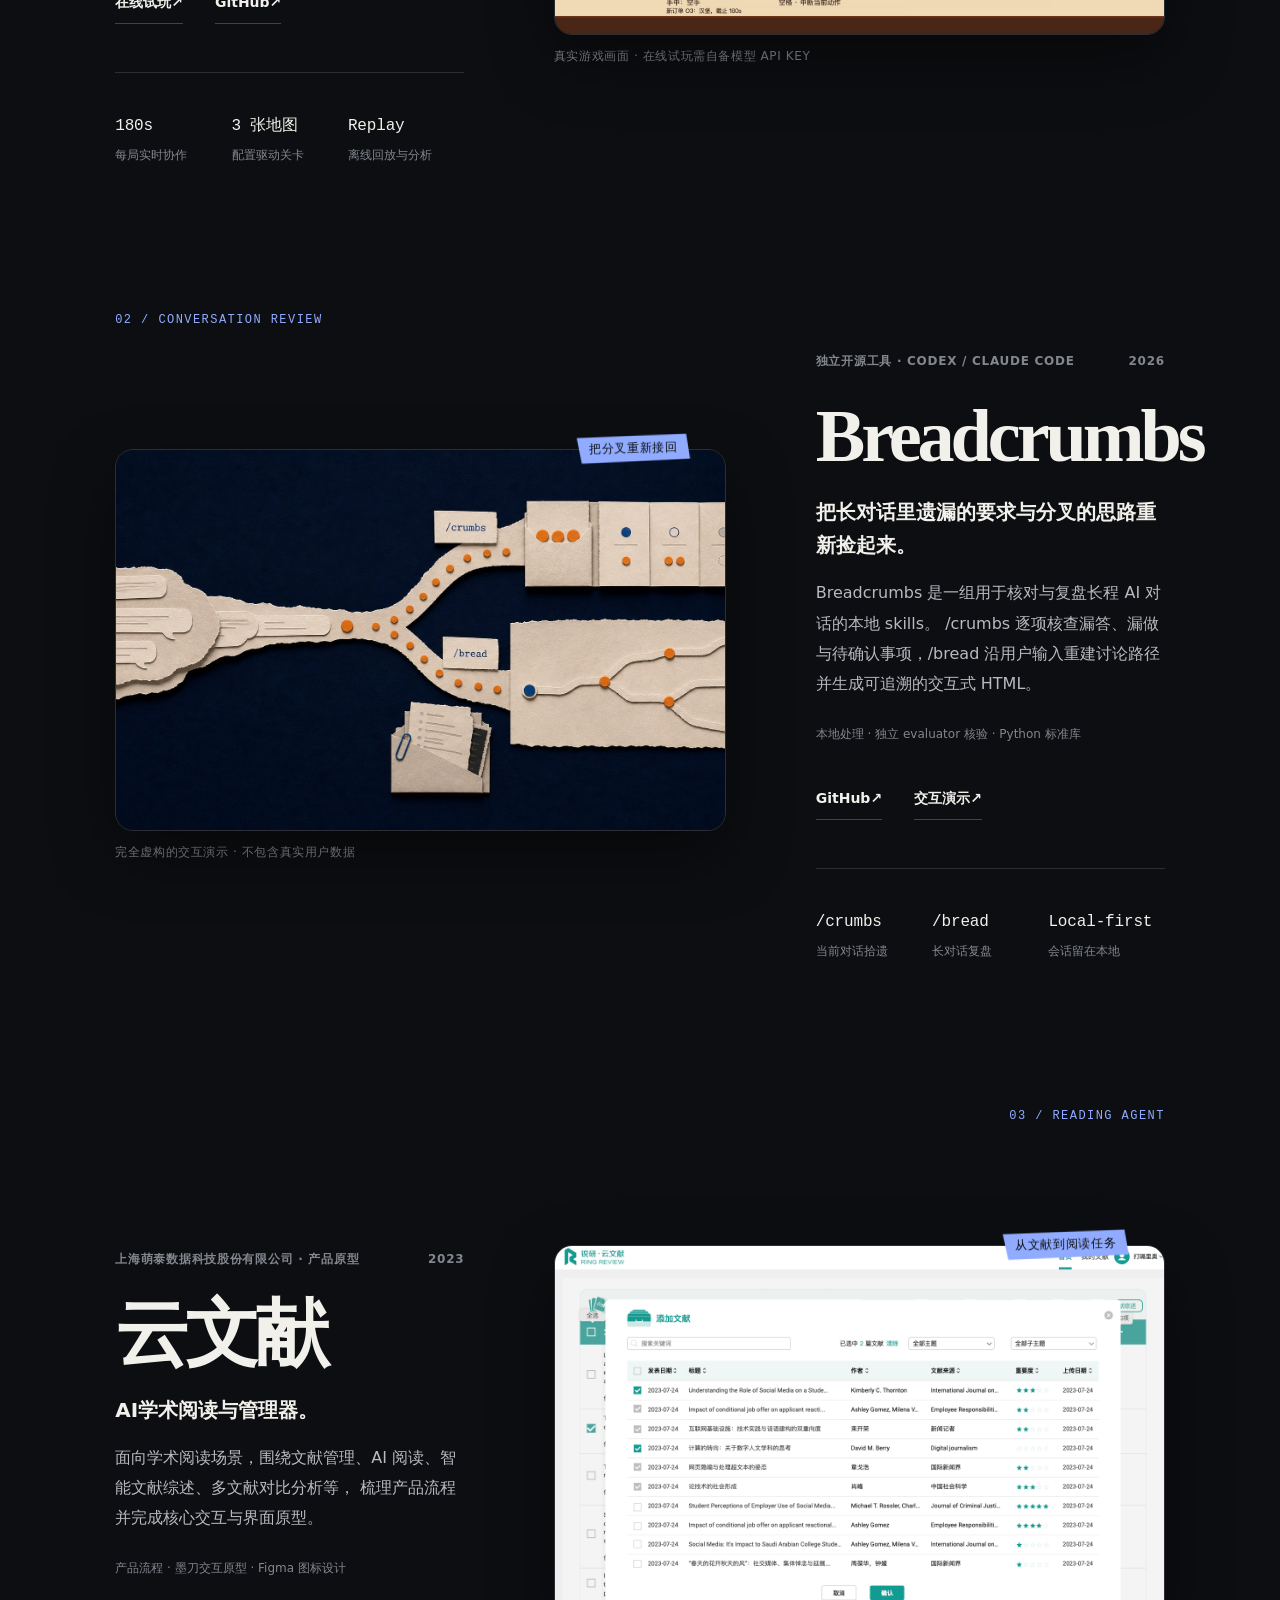
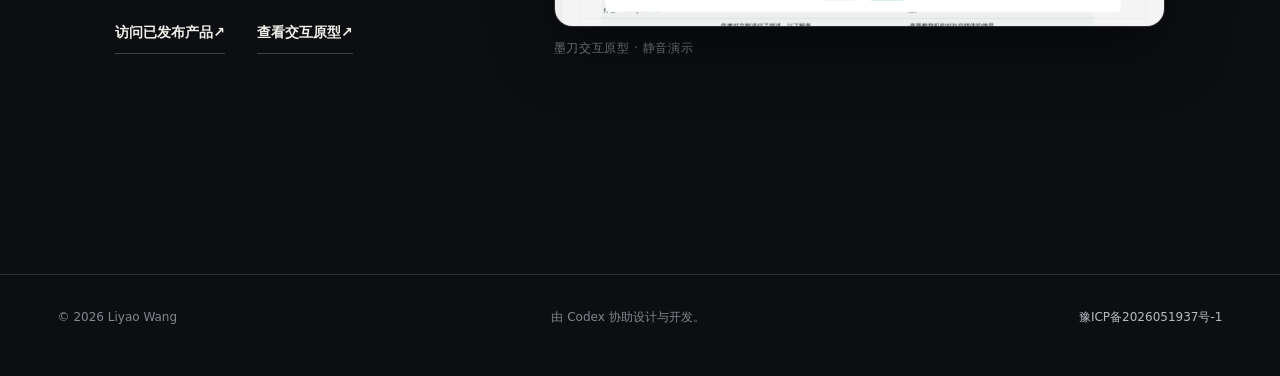
==== commit 190505a4: "Add verified ICP filing link for the custom domain" ====
--- a/index.html
+++ b/index.html
@@ -198,6 +198,7 @@
     <footer class="site-footer">
       <p>© <span data-year></span> Liyao Wang</p>
       <p>由 Codex 协助设计与开发。</p>
+      <p><a href="https://beian.miit.gov.cn/" target="_blank" rel="noreferrer">豫ICP备2026051937号-1</a></p>
     </footer>
     <!-- Cloudflare Web Analytics -->
     <script type="module" src="https://static.cloudflareinsights.com/beacon.min.js" data-cf-beacon='{"token":"25f6d44d55c4481bb3fc0f213a7c802e"}'></script>
